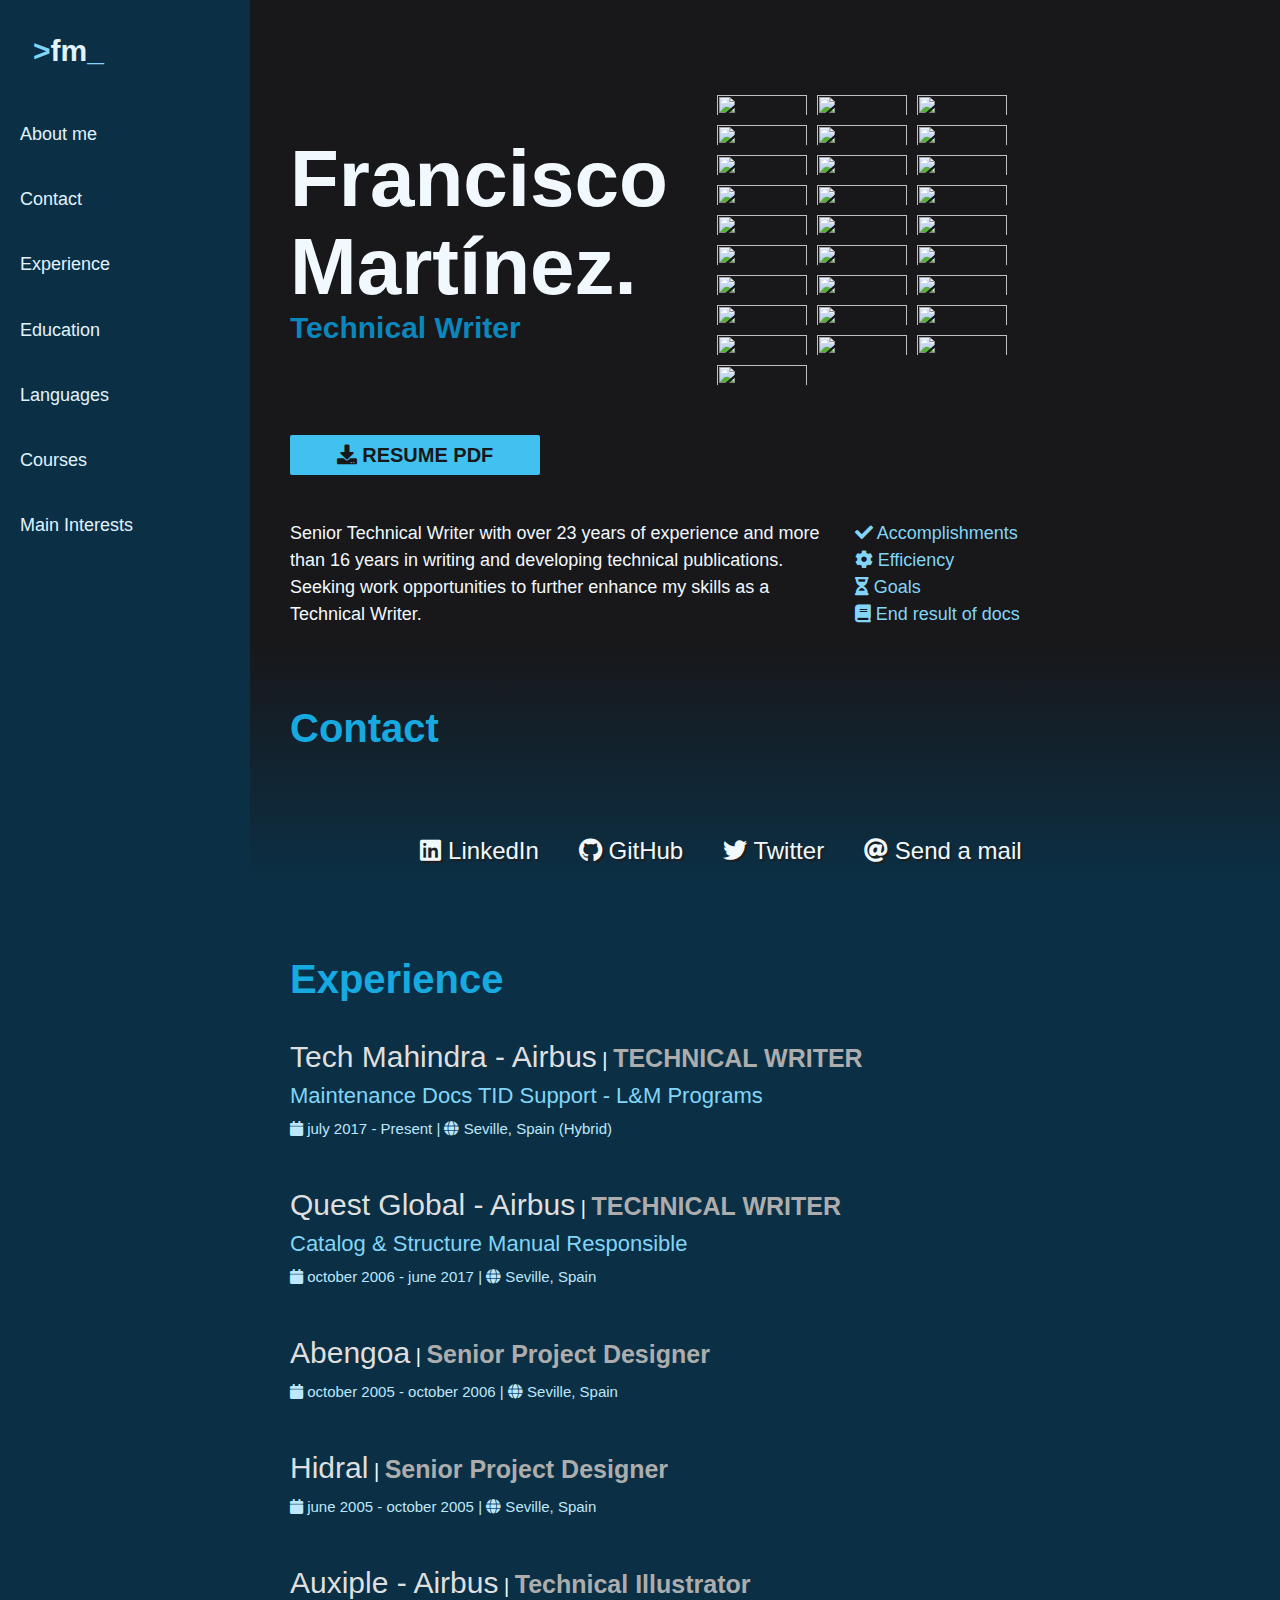
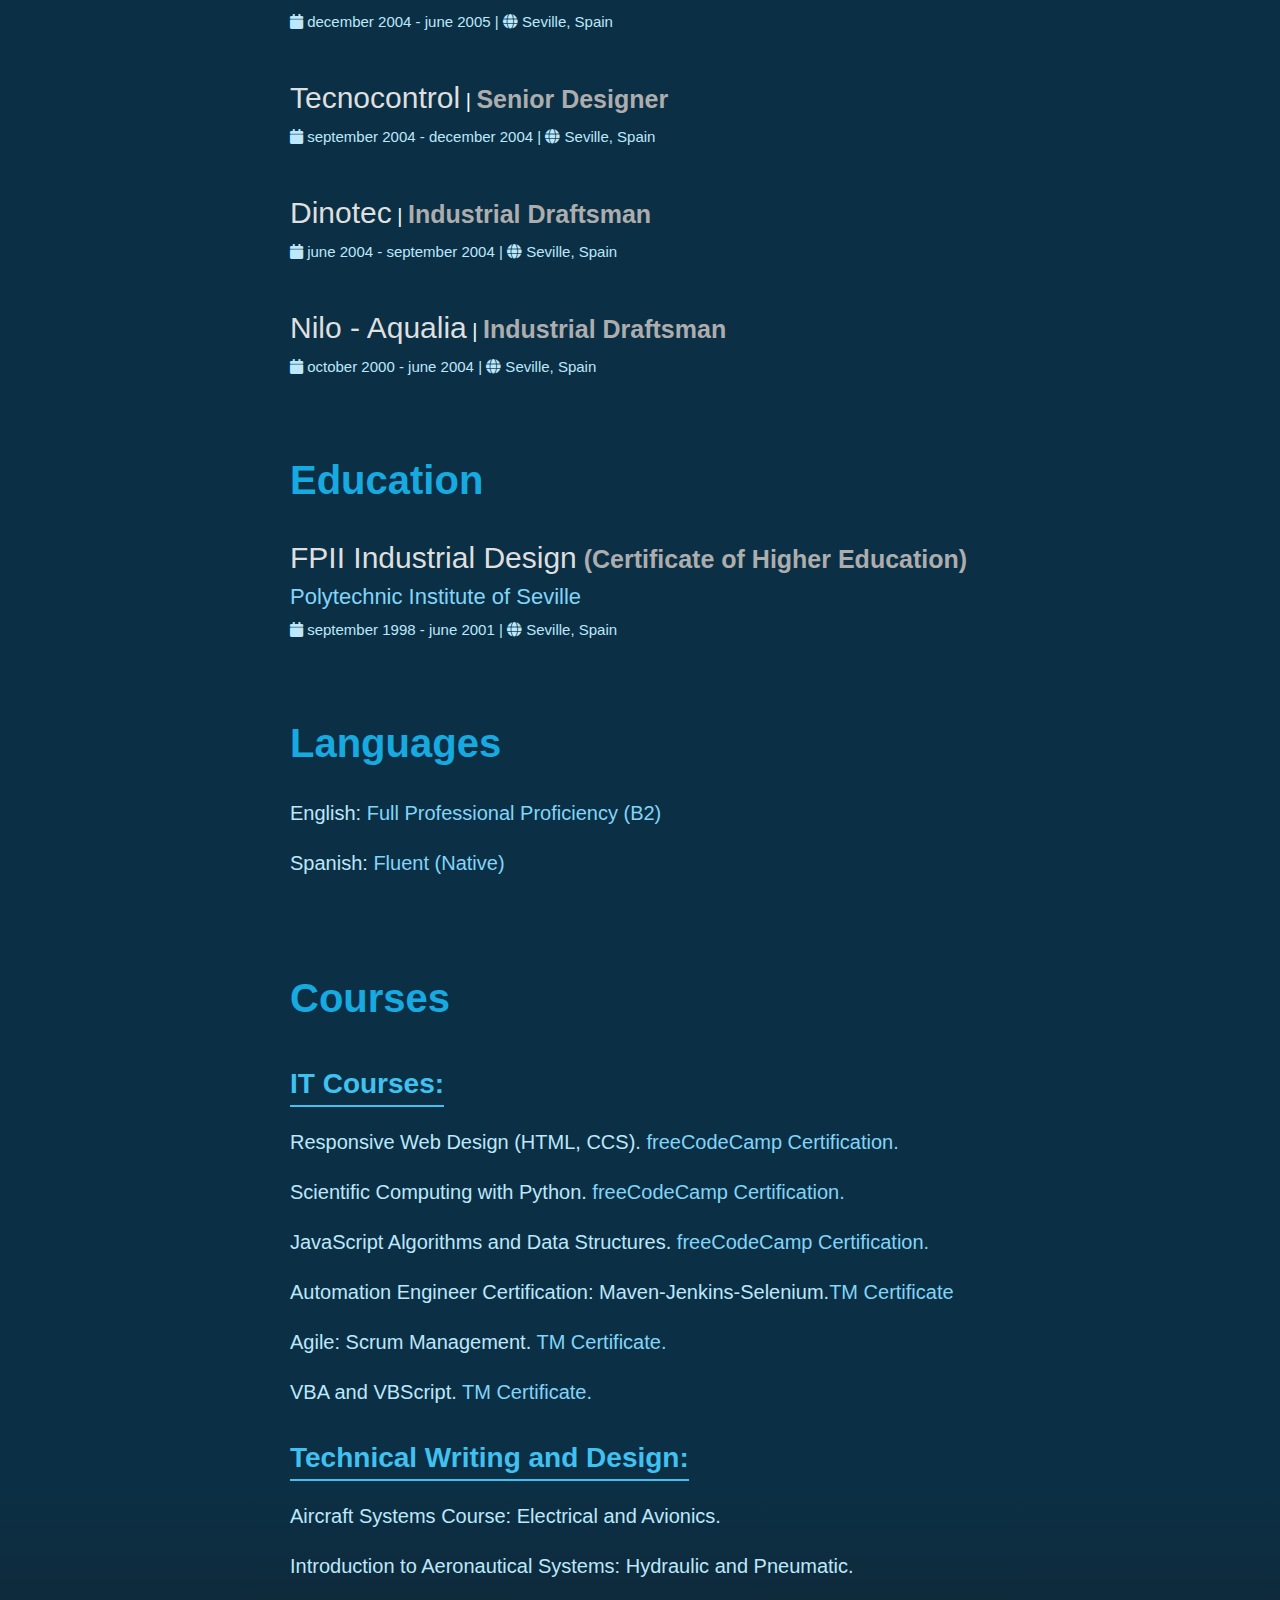
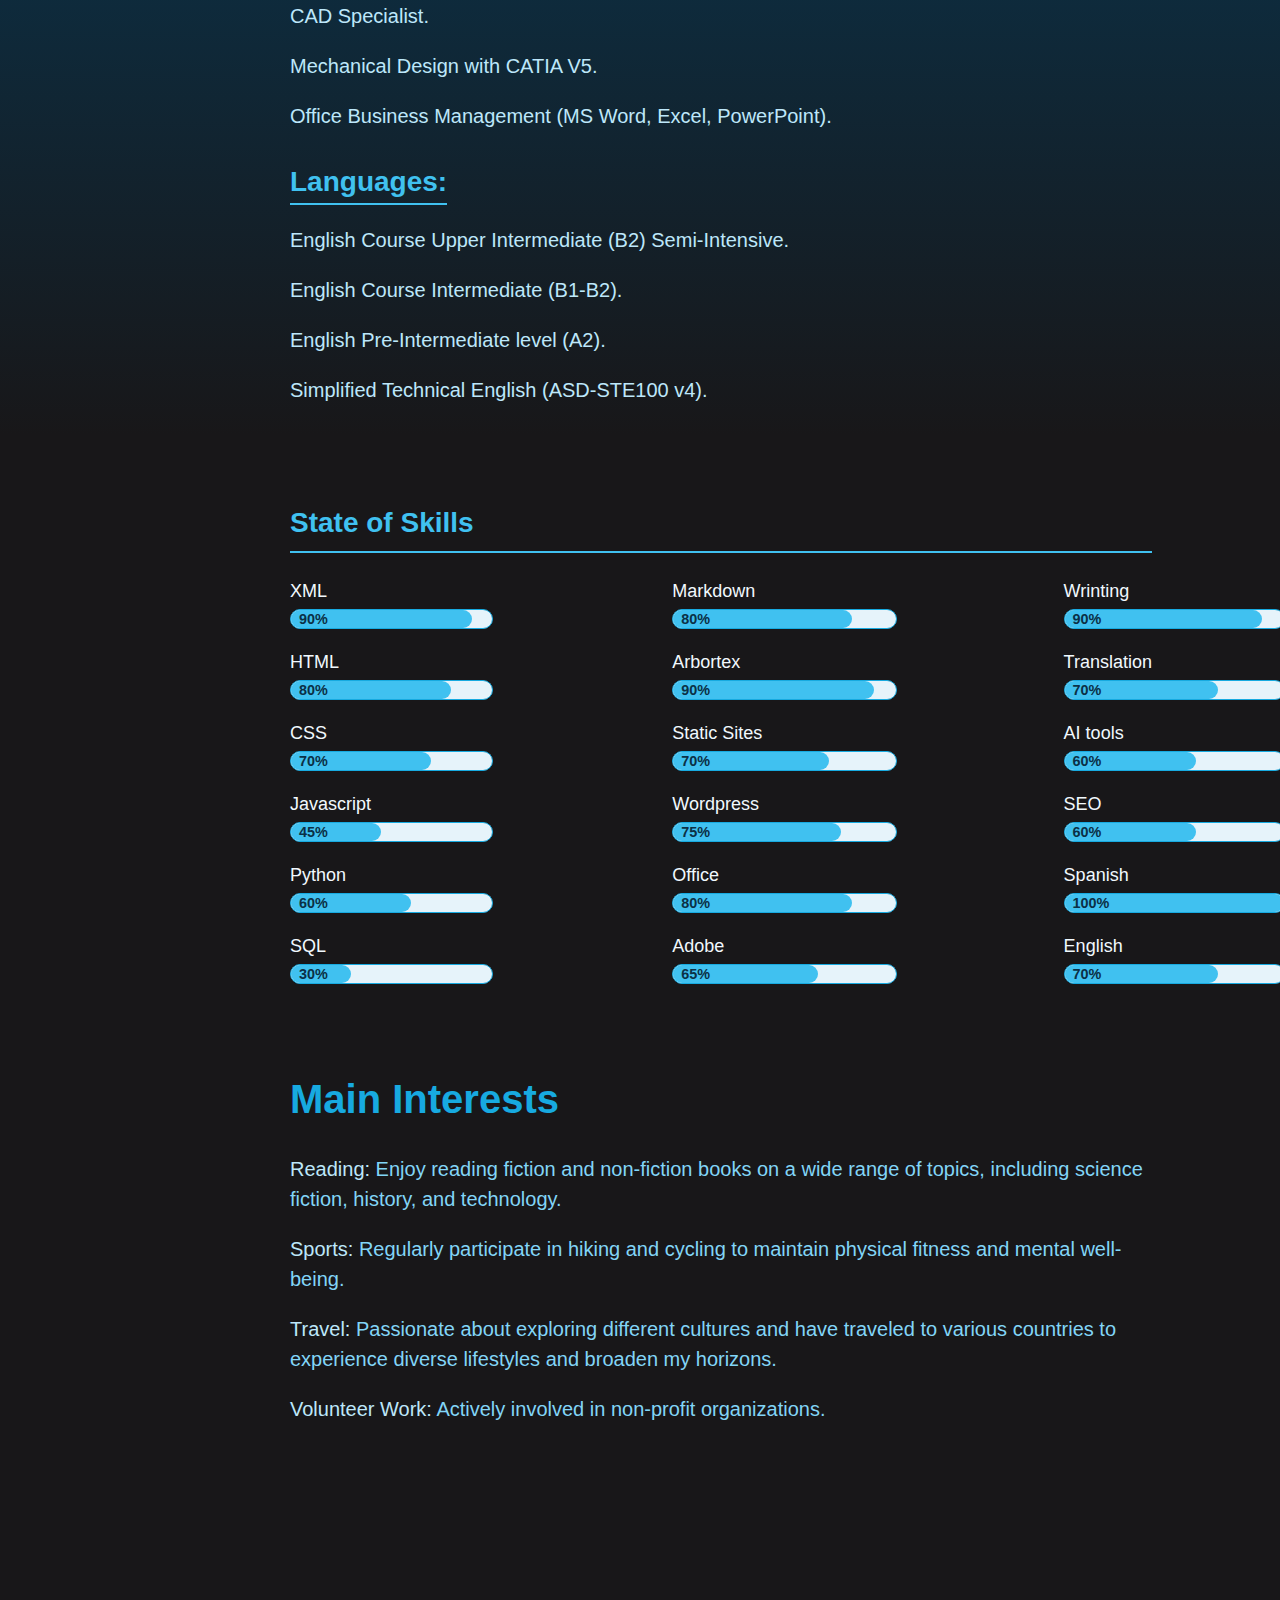
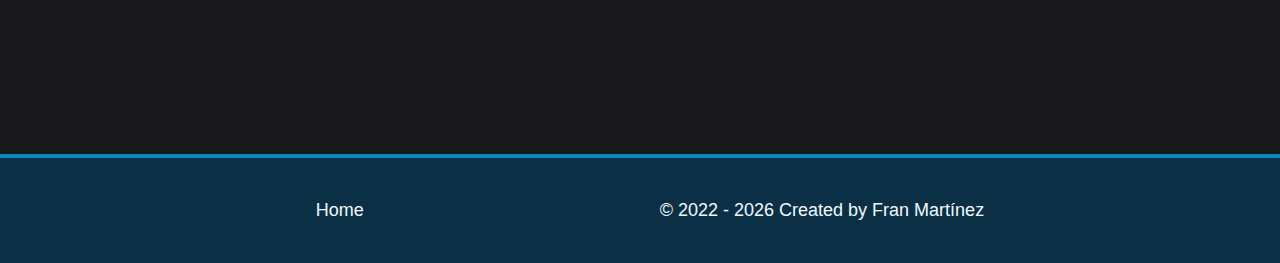
==== pages/resume.html @ 9b5fdf56 "Update_Resume_01-11-23" ====
<!DOCTYPE html>
<!-- Fran Martinez resume from https://franmaral.github.io/ -->

<html lang="en">
  <head>
    <meta charset="UTF-8" />
    <meta name="viewport" content="width=device-width, initial-scale=1.0" />
    <meta http-equiv="Content-Type" content="text/html; charset=UTF-8">
    <title>Francisco Martinez Resume</title>
    <link rel="stylesheet" href="./css/styles.css">
    <link
      rel="stylesheet"
      href="https://use.fontawesome.com/releases/v5.8.2/css/all.css"
    />
  </head>

  <body>
    <nav id="navbar">
      <header><a href="https://franmaral.github.io/"><p class="fm-text">
        <span class="css-fm-text">></span>fm<span class="css-fm-text">_</span></p></a></header>
      <ul>
        <li>
          <a class="nav-link" href="#about">About me</a>
        </li>
        <li><a class="nav-link" href="#contact">Contact</a></li>
        <li>
          <a class="nav-link" href="#experience">Experience</a>
        </li>
        <li><a class="nav-link" href="#education">Education</a></li>
        <li><a class="nav-link" href="#languages">Languages</a></li>
        <li>
          <a class="nav-link" href="#courses">Courses</a>
        </li>
        <li><a class="nav-link" href="#main-interests">Main Interests</a></li>
      </ul>
    </nav>

    <!-- START ABOUT SECTION -->

    <section id="about" class="section about">
      <div class="about-print">
        <div class="introduce">
          <h1><span class="nombre">Francisco</span> Martínez.</h1>
          <p><span class="position">Technical Writer</span></p>
        </div>
        <div class="iticons">
          <img class="p-1" src="https://img.shields.io/badge/html5-%23E34F26.svg?style=for-the-badge&logo=html5&logoColor=white" alt="">
          <img class="p-1" src="https://img.shields.io/badge/css3-%231572B6.svg?style=for-the-badge&logo=css3&logoColor=white" alt="">
          <img class="p-1" src="https://img.shields.io/badge/javascript-%23323330.svg?style=for-the-badge&logo=javascript&logoColor=%23F7DF1E" alt="">
          <img class="p-1" src="https://img.shields.io/badge/python-3670A0?style=for-the-badge&logo=python&logoColor=ffdd54" alt="">
          <img class="p-1" src="https://img.shields.io/badge/markdown-%23000000.svg?style=for-the-badge&logo=markdown&logoColor=white" alt="">
          <img class="p-1" src="https://img.shields.io/badge/latex-%23008080.svg?style=for-the-badge&logo=latex&logoColor=white" alt="">
          <img class="p-1" src="https://img.shields.io/badge/Windows%20Terminal-%234D4D4D.svg?style=for-the-badge&logo=windows-terminal&logoColor=white" alt="">
          <img class="p-1" src="https://img.shields.io/badge/chatGPT-74aa9c?style=for-the-badge&logo=openai&logoColor=white" alt="">
          <img class="p-1" src="https://img.shields.io/badge/ghost-000?style=for-the-badge&logo=ghost&logoColor=%23F7DF1E" alt="">
          <img class="p-1" src="https://img.shields.io/badge/Google%20Drive-4285F4?style=for-the-badge&logo=googledrive&logoColor=white" alt="">
          <img class="p-1" src="https://img.shields.io/badge/OneDrive-white?style=for-the-badge&logo=Microsoft%20OneDrive&logoColor=0078D4" alt="">
          <img class="p-1" src="https://img.shields.io/badge/mysql-%2300f.svg?style=for-the-badge&logo=mysql&logoColor=white" alt="">
          <img class="p-1" src="https://img.shields.io/badge/adobe-%23FF0000.svg?style=for-the-badge&logo=adobe&logoColor=white" alt="">
          <img class="p-1" src="https://img.shields.io/badge/Gimp-657D8B?style=for-the-badge&logo=gimp&logoColor=FFFFFF" alt="">
          <img class="p-1" src="https://img.shields.io/badge/Inkscape-e0e0e0?style=for-the-badge&logo=inkscape&logoColor=080A13" alt="">
          <img class="p-1" src="https://img.shields.io/badge/Freecodecamp-%23123.svg?&style=for-the-badge&logo=freecodecamp&logoColor=green" alt="">
          <img class="p-1" src="https://img.shields.io/badge/WordPress-%23117AC9.svg?style=for-the-badge&logo=WordPress&logoColor=white" alt="">
          <img class="p-1" src="https://img.shields.io/badge/Notepad++-90E59A.svg?style=for-the-badge&logo=notepad%2b%2b&logoColor=black" alt="">
          <img class="p-1" src="https://img.shields.io/badge/Visual%20Studio%20Code-0078d7.svg?style=for-the-badge&logo=visual-studio-code&logoColor=white" alt="">
          <img class="p-1" src="https://img.shields.io/badge/LibreOffice-%2318A303?style=for-the-badge&logo=LibreOffice&logoColor=white" alt="">
          <img class="p-1" src="https://img.shields.io/badge/Microsoft_Office-D83B01?style=for-the-badge&logo=microsoft-office&logoColor=white" alt="">
          <img class="p-1" src="https://img.shields.io/badge/Linux-FCC624?style=for-the-badge&logo=linux&logoColor=black" alt="">
          <img class="p-1" src="https://img.shields.io/badge/Ubuntu-E95420?style=for-the-badge&logo=ubuntu&logoColor=white" alt="">
          <img class="p-1" src="https://img.shields.io/badge/Notion-%23000000.svg?style=for-the-badge&logo=notion&logoColor=white" alt="">
          <img class="p-1" src="https://img.shields.io/badge/Trello-%23026AA7.svg?style=for-the-badge&logo=Trello&logoColor=white" alt="">
          <img class="p-1" src="https://img.shields.io/badge/Slack-4A154B?style=for-the-badge&logo=slack&logoColor=white" alt="">
          <img class="p-1" src="https://img.shields.io/badge/-selenium-%43B02A?style=for-the-badge&logo=selenium&logoColor=white" alt="">
          <img class="p-1" src="https://img.shields.io/badge/github-%23121011.svg?style=for-the-badge&logo=github&logoColor=white" alt="">
        </div>
      </div>
      <a href="./resumepdf/Francisco Martinez Resume.pdf" id="submit" class="button" target="_blank" download>
        <i class="fa fa-download" aria-hidden="true"></i> RESUME PDF
      </a>
      <div class="about-skills">
        <p>Senior Technical Writer with over 23 years of experience and more than 16 years in writing and developing technical publications. Seeking work opportunities to further enhance my skills as a Technical Writer.</p>
        <ul class="abskills">
          <li><span class="abskills-detail">
            <i class="fa fa-check" aria-hidden="true"> </i>  Accomplishments</span>
          </li>
          <li><span class="abskills-detail">
            <i class="fa fa-cog" aria-hidden="true"> </i>  Efficiency</span>
          </li>
          <li><span class="abskills-detail">
            <i class="fa fa-hourglass-half" aria-hidden="true"> </i>  Goals</span>
          </li>
          <li><span class="abskills-detail">
            <i class="fa fa-book" aria-hidden="true"> </i>  End result of docs</span>
          </li>
        </ul>
      </div>
    </section>

    <!-- END ABOUT SECTION -->

    <!-- START CONTACT SECTION -->
      
    <section id="contact" class="section contact">
      <h2>Contact</h2>
      <div class="contact-links">
        <a href="https://linkedin.com" target="_blank" class="btn contact-details"><i class="fab fa-linkedin"></i> LinkedIn</a>
        <a id="profile-link" href="https://github.com/franmaral" target="_blank" class="btn contact-details"><i class="fab fa-github"></i> GitHub</a>
        <a href="https://twitter.com/franmartinez_tw" target="_blank" class="btn contact-details"><i class="fab fa-twitter"></i> Twitter</a>
        <a href="mailto:example@example.com" class="btn contact-details"><i class="fas fa-at"></i> Send a mail</a>
      </div>
    </section>

    <!-- END CONTACT SECTION -->

    <!-- START EXPERIENCE SECTION -->

    <div class="block-print">
      <div class="block-print-one">
        <section id="experience" class="section experience">
          <h2>Experience</h2>
          <p class="job"><span class="company">Tech Mahindra - Airbus</span> | <span class="position-expert">TECHNICAL WRITER </span></p>
          <p><span class="role">Maintenance Docs TID Support - L&M Programs</span></p>
          <p><span class="calendar"><i class="fa fa-calendar" aria-hidden="true"></i> july 2017 - Present | <i class="fa fa-globe" aria-hidden="true"></i> Seville, Spain (Hybrid)</span>
          </p>

          <p class="job"><span class="company">Quest Global - Airbus</span> | <span class="position-expert">TECHNICAL WRITER </span></p>
          <p><span class="role"> Catalog & Structure Manual Responsible</p>
          <p><span class="calendar"><i class="fa fa-calendar" aria-hidden="true"></i> october 2006 - june 2017 | <i class="fa fa-globe" aria-hidden="true"></i> Seville, Spain</span></p>

          <p class="job"><span class="company">Abengoa</span> | <span class="position-expert">Senior Project Designer</span></p>
          <p><span class="role"> </p>
          <p><span class="calendar"><i class="fa fa-calendar" aria-hidden="true"></i> october 2005 - october 2006 | <i class="fa fa-globe" aria-hidden="true"></i> Seville, Spain</span></p>

          <p class="job"><span class="company">Hidral</span> | <span class="position-expert">Senior Project Designer</span></p>
          <p><span class="role"> </p>
          <p><span class="calendar"><i class="fa fa-calendar" aria-hidden="true"></i> june 2005 - october 2005 | <i class="fa fa-globe" aria-hidden="true"></i> Seville, Spain</span></p>

          <p class="job"><span class="company">Auxiple - Airbus</span> | <span class="position-expert">Technical Illustrator</span></p>
          <p><span class="role"> </p>
          <p><span class="calendar"><i class="fa fa-calendar" aria-hidden="true"></i> december 2004 - june 2005 | <i class="fa fa-globe" aria-hidden="true"></i> Seville, Spain</span></p>

          <p class="job"><span class="company">Tecnocontrol</span> | <span class="position-expert">Senior Designer</span></p>
          <p><span class="role"> </p>
          <p><span class="calendar"><i class="fa fa-calendar" aria-hidden="true"></i> september 2004 - december 2004 | <i class="fa fa-globe" aria-hidden="true"></i> Seville, Spain</span></p>

          <p class="job"><span class="company">Dinotec</span> | <span class="position-expert">Industrial Draftsman</span></p>
          <p><span class="role"> </p>
          <p><span class="calendar"><i class="fa fa-calendar" aria-hidden="true"></i> june 2004 - september 2004 | <i class="fa fa-globe" aria-hidden="true"></i> Seville, Spain</span></p>

          <p class="job"><span class="company">Nilo - Aqualia</span> | <span class="position-expert">Industrial Draftsman</span></p>
          <p><span class="role"> </p>
          <p><span class="calendar"><i class="fa fa-calendar" aria-hidden="true"></i> october 2000 - june 2004 | <i class="fa fa-globe" aria-hidden="true"></i> Seville, Spain</span></p>
        </section>

        <!-- END EXPERIENCE SECTION -->

        <!-- START EDUCATION SECTION -->

        <section id="education" class="section education">
          <h2>Education</h2>
          <p class="job"><span class="company">FPII Industrial Design</span><span class="position-expert"> (Certificate of Higher Education)</span></p>
          <p><span class="role">Polytechnic Institute of Seville</p>
          <p><span class="calendar"><i class="fa fa-calendar" aria-hidden="true"></i> september 1998 - june 2001 | <i class="fa fa-globe" aria-hidden="true"></i> Seville, Spain</span></p>
        </section>

        <!-- END EDUCATION SECTION -->

        <!-- START LANGUAGES SECTION -->

        <section id="languages" class="section languages">
          <h2>Languages</h2>
          <p class="course"><span class="title">English:</span><span class="courseinfo"> Full Professional Proficiency (B2)</span></p>
          <p class="course"><span class="title">Spanish:</span><span class="courseinfo"> Fluent (Native)</span></p>
      
        </section>
      </div>
      <!-- END LANGUAGES SECTION -->

      <!-- START COURSES SECTION -->
      <div class="block-print-two">
        <section id="courses" class="section courses">
          <h2>Courses</h2>

          <h3>IT Courses:</h3>
          <p class="course"><span class="title">Responsive Web Design  (HTML, CCS).</span><span class="courseinfo"> freeCodeCamp Certification.</span></p>
          <p class="course"><span class="title">Scientific Computing with Python.</span><span class="courseinfo"> freeCodeCamp Certification.</span></p>
          <p class="course"><span class="title">JavaScript Algorithms and Data Structures.</span><span class="courseinfo"> freeCodeCamp Certification.</span></p>
          <p class="course"><span class="title">Automation Engineer Certification: Maven-Jenkins-Selenium.</span><span class="courseinfo">TM Certificate</span>
          </p>
          <p class="course"><span class="title">Agile: Scrum Management.</span> <span class="courseinfo">TM  Certificate.</span></p>
          <p class="course"><span class="title">VBA and VBScript.</span> <span class="courseinfo">TM Certificate.</span></p>

          <h3>Technical Writing and Design:</h3>
          <p class="course"><span class="title">Aircraft Systems Course: Electrical and Avionics.</span><span class="courseinfo"></span>
          </p>
          <p class="course"><span class="title">Introduction to Aeronautical Systems: Hydraulic and Pneumatic.</span><span class="courseinfo"></span>
          </p>
          <p class="course"><span class="title">CAD Specialist.</span><span class="courseinfo"></span>
          </p>
          <p class="course"><span class="title">Mechanical Design with CATIA V5.</span><span class="courseinfo"></span>
          </p>
          <p class="course"><span class="title">Office Business Management (MS Word, Excel, PowerPoint).</span><span class="courseinfo"></span></p>

          <h3>Languages:</h3>
          <p class="course"><span class="title">English Course Upper Intermediate (B2) Semi-Intensive.</span><span class="courseinfo"></span></p>
          <p class="course"><span class="title">English Course Intermediate (B1-B2).</span><span class="courseinfo"></span></p>
          <p class="course"><span class="title">English Pre-Intermediate level (A2).</span><span class="courseinfo"></span></p>
          <p class="course"><span class="title">Simplified Technical English (ASD-STE100 v4).</span><span class="courseinfo"></span></p>

        </section>

        <!-- END COURSES SECTION -->

      </div>
    </div>

<!-- START SKILLS SECTION -->
    <section id="myskills" class="myskills">
      <h3>State of Skills</h3>
      <div id="skills" class="skills">
          <div class="progress-section_1">
            <div class="progress-block">
              <p>XML</p>
              <div class="progress">
                <div class="progress-bar" style="width:90%;">
                    <span class="progress-bar-text">90%</span>
                </div>
              </div>
            </div>
            <div class="progress-block">
              <p>HTML</p>
              <div class="progress">
                <div class="progress-bar" style="width:80%;">
                    <span class="progress-bar-text">80%</span>
                </div>
              </div>
            </div>
            <div class="progress-block">
              <p>CSS</p>
              <div class="progress">
                <div class="progress-bar" style="width:70%;">
                    <span class="progress-bar-text">70%</span>
                </div>
              </div>
            </div>
            <div class="progress-block">
              <p>Javascript</p>
              <div class="progress">
                <div class="progress-bar" style="width:45%;">
                    <span class="progress-bar-text">45%</span>
                </div>
              </div>
            </div>
            <div class="progress-block">
              <p>Python</p>
              <div class="progress">
                <div class="progress-bar" style="width:60%;">
                    <span class="progress-bar-text">60%</span>
                </div>
              </div>
            </div>
            <div class="progress-block">
              <p>SQL</p>
              <div class="progress">
                <div class="progress-bar" style="width:30%;">
                    <span class="progress-bar-text">30%</span>
                </div>
              </div>
            </div>
          </div>
          <div class="progress-section_1">
            <div class="progress-block">
              <p>Markdown</p>
              <div class="progress">
                <div class="progress-bar" style="width:80%;">
                    <span class="progress-bar-text">80%</span>
                </div>
              </div>
            </div>
            <div class="progress-block">
              <p>Arbortex</p>
              <div class="progress">
                <div class="progress-bar" style="width:90%;">
                    <span class="progress-bar-text">90%</span>
                </div>
              </div>
            </div>
            <div class="progress-block">
              <p>Static Sites</p>
              <div class="progress">
                <div class="progress-bar" style="width:70%;">
                    <span class="progress-bar-text">70%</span>
                </div>
              </div>
            </div>
            <div class="progress-block">
              <p>Wordpress</p>
              <div class="progress">
                <div class="progress-bar" style="width:75%;">
                    <span class="progress-bar-text">75%</span>
                </div>
              </div>
            </div>
            <div class="progress-block">
              <p>Office</p>
              <div class="progress">
                <div class="progress-bar" style="width:80%;">
                    <span class="progress-bar-text">80%</span>
                </div>
              </div>
            </div>
            <div class="progress-block">
              <p>Adobe</p>
              <div class="progress">
                <div class="progress-bar" style="width:65%;">
                    <span class="progress-bar-text">65%</span>
                </div>
              </div>
            </div>
          </div>
          <div class="progress-section_1">
            <div class="progress-block">
              <p>Wrinting</p>
              <div class="progress">
                <div class="progress-bar" style="width:90%;">
                    <span class="progress-bar-text">90%</span>
                </div>
              </div>
            </div>
            <div class="progress-block">
              <p>Translation</p>
              <div class="progress">
                <div class="progress-bar" style="width:70%;">
                    <span class="progress-bar-text">70%</span>
                </div>
              </div>
            </div>
            <div class="progress-block">
              <p>AI tools</p>
              <div class="progress">
                <div class="progress-bar" style="width:60%;">
                    <span class="progress-bar-text">60%</span>
                </div>
              </div>
            </div>
            <div class="progress-block">
              <p>SEO</p>
              <div class="progress">
                <div class="progress-bar" style="width:60%;">
                    <span class="progress-bar-text">60%</span>
                </div>
              </div>
            </div>
            <div class="progress-block">
              <p>Spanish</p>
              <div class="progress">
                <div class="progress-bar" style="width:100%;">
                    <span class="progress-bar-text">100%</span>
                </div>
              </div>
            </div>
            <div class="progress-block">
              <p>English</p>
              <div class="progress">
                <div class="progress-bar" style="width:70%;">
                    <span class="progress-bar-text">70%</span>
                </div>
              </div>
            </div>
          </div>
        </div>
        </div> 
    </section>
        
    <!-- END ABOUT ME SECTION -->


    <!-- START MAIN INTEREST SECTION -->

    <section id="main-interests" class="section main-interests">
      <h2>Main Interests</h2>
      <p class="course"><span class="title">Reading:</span><span class="courseinfo"> Enjoy reading fiction and non-fiction books on a wide range of topics, including science fiction, history, and technology.</span></p>
      <p>
      <p class="course"><span class="title">Sports:</span><span class="courseinfo"> Regularly participate in hiking and cycling to maintain physical fitness and mental well-being.</span></p>
      <p>
      <p class="course"><span class="title">Travel:</span><span class="courseinfo"> Passionate about exploring different cultures and have traveled to various countries to experience diverse lifestyles and broaden my horizons.</span></p>
      <p>
      <p class="course"><span class="title">Volunteer Work:</span><span class="courseinfo"> Actively involved in non-profit organizations.</span></p>
      <p>
    </section>

    <!-- END MAIN INTEREST SECTION -->

    <!-- START FOOTER SECTION -->

    <footer>
      <p>
        <a href="https://franmaral.github.io/">Home</a>
      </p>
      <script type="text/javascript">

        copyright=new Date();
        
        update=copyright.getFullYear();
        
        document.write("© 2022 - " + update + " " + "Created by Fran Martínez ");
        
        </script>

    </footer>

    <!-- END FOOTER SECTION -->

  
  </body>
</html>
---- pages/css/styles.css ----
/* Color Palette
/*https://uicolors.app/
--steel-blue-50: #f1f9fe;
--steel-blue-100: #e1f3fd;
--steel-blue-200: #bde7fa;
--steel-blue-300: #82d5f7;
--steel-blue-400: #40c1f0;
--steel-blue-500: #17aae0;
--steel-blue-600: #0a87bd;
--steel-blue-700: #096d9b;
--steel-blue-800: #0c5b80;
--steel-blue-900: #104c6a;
--steel-blue-950: #0b3046;
*/

/* Global styles
---------------------------------*/

/* Custom properties/variables  */
:root {
  --steel-blue-50: #f1f9fe;
  --steel-blue-100: #e1f3fd;
  --steel-blue-200: #bde7fa;
  --steel-blue-300: #82d5f7;
  --steel-blue-400: #40c1f0;
  --steel-blue-500: #17aae0;
  --steel-blue-600: #0a87bd;
  --steel-blue-700: #096d9b;
  --steel-blue-800: #0c5b80;
  --steel-blue-900: #104c6a;
  --steel-blue-950: #0b3046;
  --steel-grey: #dfdfdf;
  --steel-grey-2: #adadad;
  --steel-black: #181719;
}

/* Base reset */
* {
  margin: 0;
  padding: 0;
}

/* box-sizing and font sizing */
*,
*::before,
*::after {
  box-sizing: inherit;
}

html {
  box-sizing: border-box;
  font-size: 62.5%;
  scroll-behavior: smooth;
}

/* Base styles */

body {
  font-family: 'Poppins', sans-serif;
  font-size: 1.8rem; /* 18px */
  font-weight: 400;
  line-height: 1.4;
  color: var(--steel-blue-50);
}

h1,
h2
h3 {
  font-family: 'Raleway', sans-serif;
  font-weight: 700;
}

h1 {
  font-size: 8rem;
  text-align: left;
  line-height: 1.1;
}


h2 {
  font-size: 4rem;
  text-align: center;
  color: var(--steel-blue-500);
  padding: 10px 0 25px 0;
}

h3 {
  font-size: 2.8rem;
  text-align: left;
  color: var(--steel-blue-400);
  margin: 10px 0 20px 0;
  border-bottom: 2px solid var(--steel-blue-400);
}

ul {
  list-style: none;
}

a {
  text-decoration: none;
  color: var(--steel-blue-50);
}

img {
  display: block;
  width: 100%;
}

header {
  margin: 10px;
  text-align: left;
  font-size: 1.3em;
  /* font-weight: bold; */
}

#main-doc header {
  text-align: left;
  /* margin: 15px;*/
}

.fm-text {
  font-size: 3rem;
  font-weight: 600;
  margin-left: 0.1em;
}

.css-fm-text {
  color: var(--steel-blue-300);
}

/* nav */

#navbar {
  position: fixed;
  min-width: 220px;
  top: 0px;
  left: 0px;
  width: 250px;
  height: 100%;
  background-color: var(--steel-blue-950);
  border-right: solid;
  border-color: var(--steel-blue-950);
}

#navbar ul {
  height: 75%;
  overflow-y: auto;
  overflow-x: hidden;
  padding: 0;
}

#navbar li {
  position: relative;
  color: #4f5053;
  border-top: 0px solid;
  list-style: none;
  width: 100%;
}

#navbar li:hover {
  background-color: var(--steel-blue-500);
}

::-webkit-scrollbar {
  width: 10px;
}

::-webkit-scrollbar-track {
  background-color: var(--steel-blue-950);
}

::-webkit-scrollbar-thumb {
  background-color: var(--steel-blue-500);
}

::-webkit-scrollbar-button {
  background-color: var(--steel-blue-950);
}

::-webkit-scrollbar-corner {
  background-color: var(--steel-blue-950);
}

#navbar a {
  display: block;
  padding: 20px 20px;
  color: var(--steel-blue-100);
  cursor: pointer;
  text-decoration: none;
}

.position {
  line-height: 1.1;
  padding-top: 15px;
  font-size: 3rem;
  font-weight: 600;
  color: var(--steel-blue-600)
}

/* General section */

section {
  height: auto;
}

.section {
  display: flex;
  flex-direction: column;
  align-items: flex-start;
  justify-content: left;
  width: 100%;
  line-height: 1.5;
  padding: 50px 10% 10px 290px;
  background-color: #000;
}

.section > p {
  font-size: 2rem;
  font-weight: 200;
  font-style: normal;
}

/* Sections */

/* about section */

.about {
  background-image: linear-gradient(180deg, var(--steel-black) 0%, var(--steel-black) 100%);
}

.about-print {
  display: flex;
  flex-direction: row;
  justify-content: flex-start;
  align-items: center;
  text-align: left;
  flex-wrap: nowrap;
  width: 100%;
}

.iticons {
  display: flex;
  flex-direction: row;
  justify-content: flex-start;
  align-items: center;
  text-align: center;
  flex-wrap: wrap;
  width: 100%;
  padding: 4rem 4rem;
}

.p-1 {
  max-width: 100px;
  height: 30px;
  padding: 5px;
}

.about-skills {
  display: flex;
  flex-direction: row;
  justify-content: space-between;
  width: 100%;
  margin-top: 4rem;
  flex-wrap: nowrap;

}

.abskills {
  margin: 0 0 0 2rem;
  color: var(--steel-blue-300);
  width: 50em;
}

/* Contact section */

.contact {
  background-image: linear-gradient(180deg, var(--steel-black) 0%, var(--steel-blue-950) 100%);
}

.contact-links {
  display: flex;
  flex-direction: row;
  justify-content: center;
  width: 100%;
  max-width: 980px;
  margin-top: 4rem;
  flex-wrap: wrap;
}

.contact-details {
  font-size: 2.4rem;
  text-shadow: 2px 2px 1px #1f1f1f;
  transition: transform 0.3s ease-out;
}

.contact-details:hover {
  transform: translateY(8px);
}

.btn {
  display: inline-block;
  padding: 1rem 2rem;
  border-radius: 2px;
}

.btn-show-all {
  font-size: 2rem;
  background: var(--steel-blue-900);
  transition: background 0.3s ease-out;
}

.btn-show-all:hover {
  background: var(--steel-blue-600);
}

.btn-show-all:hover > i {
  transform: translateX(2px);
}

.btn-show-all > i {
  margin-left: 10px;
  transform: translateX(0);
  transition: transform 0.3s ease-out;
}


/* experience section */

.experience {
  background-image: linear-gradient(180deg, var(--steel-blue-950) 0%, var(--steel-blue-950) 100%);
}

.job {
  padding: 4rem 0 0 0;
}

.job:first-of-type {
  padding: 0;
}

.company {
  font-size: 3rem;
  font-weight: 500;
  color: var(--steel-grey);
}

.position-expert {
  font-size: 2.5rem;
  font-weight: 600;
  color: var(--steel-grey-2);
}

.role {
  font-size: 2.2rem;
  font-weight: 400;
  color: var(--steel-blue-300);
}

.calendar {
  font-size: 1.5rem;
  font-weight: 300;
  color: var(--steel-blue-200);
}

/* education section */

.education {
  background-image: linear-gradient(180deg, var(--steel-blue-950) 100%, var(--steel-blue-950) 100%);
}

/* languages section */

.languages {
  background-image: linear-gradient(180deg, var(--steel-blue-950) 100%, var(--steel-blue-950) 50%);
}

.course {
  padding: 0 0 2rem 0;
}

.title {
  font-size: 2rem;
  font-weight: 400;
  color: var(--steel-blue-200);
}

.courseinfo {
  font-size: 2rem;
  font-weight: 200;
  color: var(--steel-blue-300);
}

/* courses section */

.courses {
  background-image: linear-gradient(180deg, var(--steel-blue-950) 50%, var(--steel-black) 100%);
}

/* main-interests */

.main-interests {
  background-image: linear-gradient(180deg, var(--steel-black) 100%, var(--steel-black) 100%);
}

.main-interests > p:last-of-type {
  padding-bottom: 300px;
}

/* Footer */

footer {
  font-weight: 300;
  display: flex;
  flex-direction: row;
  justify-content: space-evenly;
  align-items: center;
  padding: 2rem;
  background: var(--steel-blue-950);
  border-top: 4px solid var(--steel-blue-600);
}

footer > p {
  margin: 2rem;
}

footer i {
  vertical-align: middle;
}


/* button */

#about a {
  background-color: var(--steel-blue-400);
  color: var(--steel-black);
  font-size: 2rem;
  font-weight: 600;
  max-width: 250px;
  width: 100%;
  height: 2em;
  margin: 5px 0;
  border: 0;
  border-radius: 2px;
  cursor: pointer;
  text-align: center;
  text-decoration: none;
  padding: 0.25em 0 0 0;
}

#about a:hover {
  background-color: var(--steel-blue-100);
  color: var(--steel-blue-700);
  transition: background-color 1s;
}


/* skills */

.myskills {
  line-height: 2;
  padding: 50px 10% 10px 290px;
  background-image: linear-gradient(0deg, var(--steel-black) 0%, var(--steel-black) 100%);
}

.skills {
  display: flex;
  flex-direction: row;
  align-items: flex-start;
  justify-content: space-between;
  flex-wrap: wrap;
  width: 100%;
  height: auto;
}

.progress {
  height: 20px;
  width: 250%;
  border: 1px solid var(--steel-blue-500);
  border-radius: 11px;
  background-color: #e6f3fa;
  margin-bottom: 15px;
}

.progress-bar {
  height: 100%;
  background: var(--steel-blue-400);
  display: flex;
  align-items: center;
  transition: width 0.25s;
  border-radius:10px;
}

.progress-bar-text {
  margin-left: 8px;
  font-size: 0.8em;
  font-weight: bold;
  color: var(--steel-blue-950);
}


/* Responsive
*/

/* I am using the em unit for breakpoints
 * 980px / 16px = 61.25em
*/

/* 1200px / 16px = 75em */
@media (max-width: 75em) {
  html {
    font-size: 60%;
  }
}

/* 980px / 16px = 61.25em */
@media (max-width: 61.25em) {
  html {
    font-size: 55%;
    
  }

  body {
    font-size: 2em;
    overflow: auto;
  } 
  
  h1 {
    font-size: 8rem;
  }

  
  .about-print {
    flex-direction: column;
    flex-wrap: wrap;
    align-items: flex-start;
  }

  .iticons {
    padding: 3rem 0;
}

}

/* 460px / 16px = 28.75em */
@media (max-width: 28.75em) {
  html {
    font-size: 50%;
  }

  body {
    font-size: 2.2em;
    overflow: auto;
  } 
  
  h1 {
    font-size: 7rem;
  }

  h1 span {
    font-size: 6.3rem;
  }

  #navbar {
    height: 0%;
  }

  .section > p {
    font-size: 2.2rem;
  }

  .section {
    padding: 100px 5% 10px 5%;
  }

  /* Sections */

  .about {
    height: auto;
  }

  .about-skills {
    flex-direction: column;
    font-weight: 200;
  }

  .abskills {
    width: auto;
    margin: 5rem 0 0 0;
  }
  
  /* Contact section */

  .contact {
    height: auto;
  }
  .contact-links {
    flex-direction: column;
  }

  .experience {
  }

  .education {
  }

  .languages {
  }

  .courses {
  }

  .main-interests {
  }


  .skills {
    flex-direction: column;
    align-items: flex-start;
    justify-content: flex-start;
    flex-wrap: wrap;
    height: auto;
  }

  .myskills {
    padding: 10px 10% 5px 5%;
  }

  footer {
    flex-direction: column;
    text-align: center;
  }

}

@page {
  size: A4;
  margin: 0;
}

@media print {

  :root {
  --steel-blue-50: #f1f9fe;
  --steel-blue-100: #e1f3fd;
  --steel-blue-200: #bde7fa;
  --steel-blue-300: #82d5f7;
  --steel-blue-400: #40c1f0;
  --steel-blue-500: #17aae0;
  --steel-blue-600: #0a87bd;
  --steel-blue-700: #096d9b;
  --steel-blue-800: #0c5b80;
  --steel-blue-900: #104c6a;
  --steel-blue-950: #0b3046;
  --steel-grey: #767676;
  --steel-grey-2: #454545;
  --steel-black: #181719;
  }


  html {
    font-size: 45%;
    size: A4 portrait;
    /*margin: 15px 5px 10px 15px;*/
  }

  body {
    font-family: 'Lato', 'Poppins', sans-serif;
    font-size: 1.6em;
    overflow: auto;
  } 
  
  header {
    opacity: 0%;
  }

  h1 {
    font-size: 7rem;
  }

  h1 span {
    font-size: 6.3rem;
  }

  h2 {
    font-size: 2.6rem;
    padding: 15px 0;
    color: var(--steel-blue-800);
  }

  h3 {
    font-size: 2rem;
    margin: 10px 0;
    color: var(--steel-blue-700);
  }

  #navbar {
    height: 0%;
    width: 0%;
  }

  .position {
    color: var(--steel-blue-400)
  }

  /* Sections */

  .section {
    padding: 5px 5% 5px 5%;
    line-height: 1.4;
    background-image: white;
  }

  .section > p {
    font-size: 1.8rem;
  }


  /* Sections */

  .about {
    background-image: linear-gradient(180deg, var(--steel-black) 0%, var(--steel-blue-950) 100%);
  }

  .about-print {
    flex-direction: row;
    justify-content: center;
    align-items: center;
    text-align: left;
    flex-wrap: nowrap;
    width: 100%;
  }

  .iticons {
    flex-direction: row;
    justify-content: flex-start;
    align-items: center;
    text-align: center;
    flex-wrap: wrap;
    width: 100%;
    padding: 2rem 1rem;
  }

  .p-1 {
    max-width: 65px;
    height: 20px;
    padding: 3px;
  }

  #about a {
    max-width: 0;
    width: 0%;
    height: 0em;
    font-size: 0rem;
    opacity: 0%;
  }

  .about-skills {
    flex-direction: row;
    font-weight: 400;
    margin-top: 1rem;
  }

  .abskills {
    width: 40em;
    margin: 0 2rem;
  }
  
  /* Contact section */

  .contact {
    height: auto;
    background-image: linear-gradient(180deg, var(--steel-blue-950) 0%, var(--steel-blue-950) 100%);
  }
  .contact-links {
    flex-direction: row;
    margin: 0 0 0.5rem 0;
    max-width: 980px;
  }

  .contact-details {
    font-size: 2rem;
    text-shadow: 0 0 0 #1f1f1f;
  }

  .btn {
    display: inline-block;
    padding: 0.5rem 1rem;
    border-radius: 2px;
  }

  .btn-show-all {
    font-size: 1.5rem;
  }

  /* blockprint section */

  .block-print {
    display: flex;
    flex-direction: row;
    justify-content: left;
    align-items: flex-start;
    text-align: left;
    flex-wrap: nowrap;
    width: 100%;
    /* padding: 16px; */
  }
  
  .block-print-one {
    width: 65vw;
    height: auto;
    z-index: 1;
  }
  
  .block-print-two {
    width: auto;
    height: auto;
    z-index: 0;
  }

  /* experience section */

  .experience {
    padding: 0 0 0 35px;
    background-image: linear-gradient(180deg, white 0%, white 100%);
  }

  .job {
    padding: 1.5rem 0 0 0;
  }

  .company {
    font-size: 2rem;
    font-weight: 500;
    color: var(--steel-blue-950);
  }

  .position-expert {
    font-size: 1.6rem;
    font-weight: 400;
  }

  .role {
    font-size: 1.4rem;
    font-weight: 400;
    color: var(--steel-blue-800);
  }

  .calendar {
    font-size: 1.4rem;
    font-weight: 300;
    color: var(--steel-blue-700);

  .fa {
    color: var(--steel-blue-300);
  }
}

/* education section */

  .education {
    padding: 0 0 0 35px;
    background-image: linear-gradient(180deg, white 0%, white 100%);
  }

  /* languages section */

  .languages {
    padding: 0 0 0 35px;
    background-image: linear-gradient(180deg, white 0%, white 100%);
  }


  /* courses section */

  .courses {
    background-image: linear-gradient(90deg, var(--steel-blue-100) 0%, white 100%);
  }

  #courses > h2 {
    padding: 5px 0 5px 0;
  }

  .course {
    padding: 0 0 1rem 0;
  }

  .title {
    font-size: 1.8rem;
    font-weight: 400;
    color: var(--steel-blue-950);
  }

  .courseinfo {
    font-size: 1.6rem;
    font-weight: 400;
    color: var(--steel-blue-800);
  }

  /* skills */

  .myskills {
    background-image: linear-gradient(0deg, white 0%, white 100%);
    padding: 5px 10% 5px 50px;
  }

  .progress-block > p {
    color: var(--steel-blue-800);
  }

  .skills {
  width: 80%;
  }

  .progress {
    width: 250%;
    border: 1px solid var(--steel-blue-500);
    background-color: #e6f3fa;
  }

  .progress-bar {
    border-radius: 10px;
  }

  .progress-bar-text {
    color: var(--steel-blue-950);
  }

  /* main-interests */

  .main-interests {
    background-image: linear-gradient(0deg, white 0%, white 100%);
  }

  .main-interests > p:last-of-type {
    padding-bottom: 30px;

  }


  footer {
    opacity: 0%;
  }
}
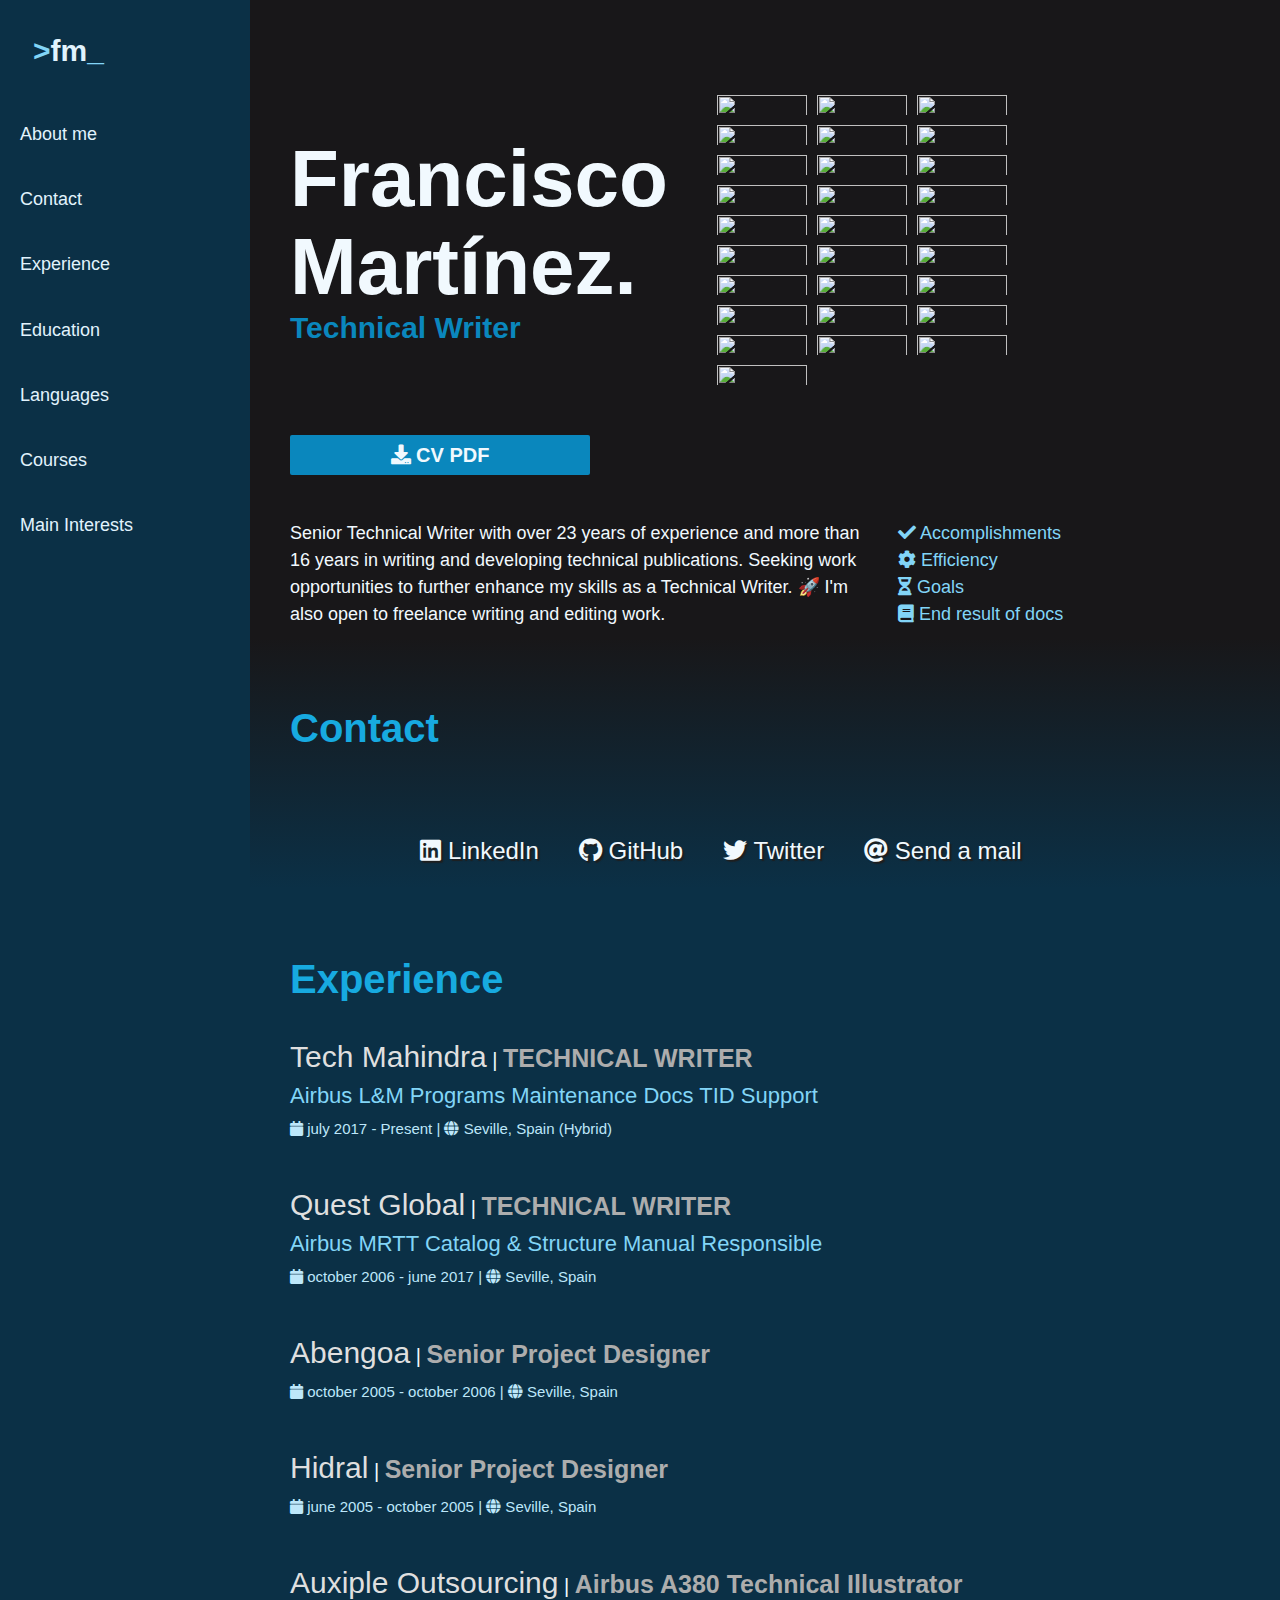
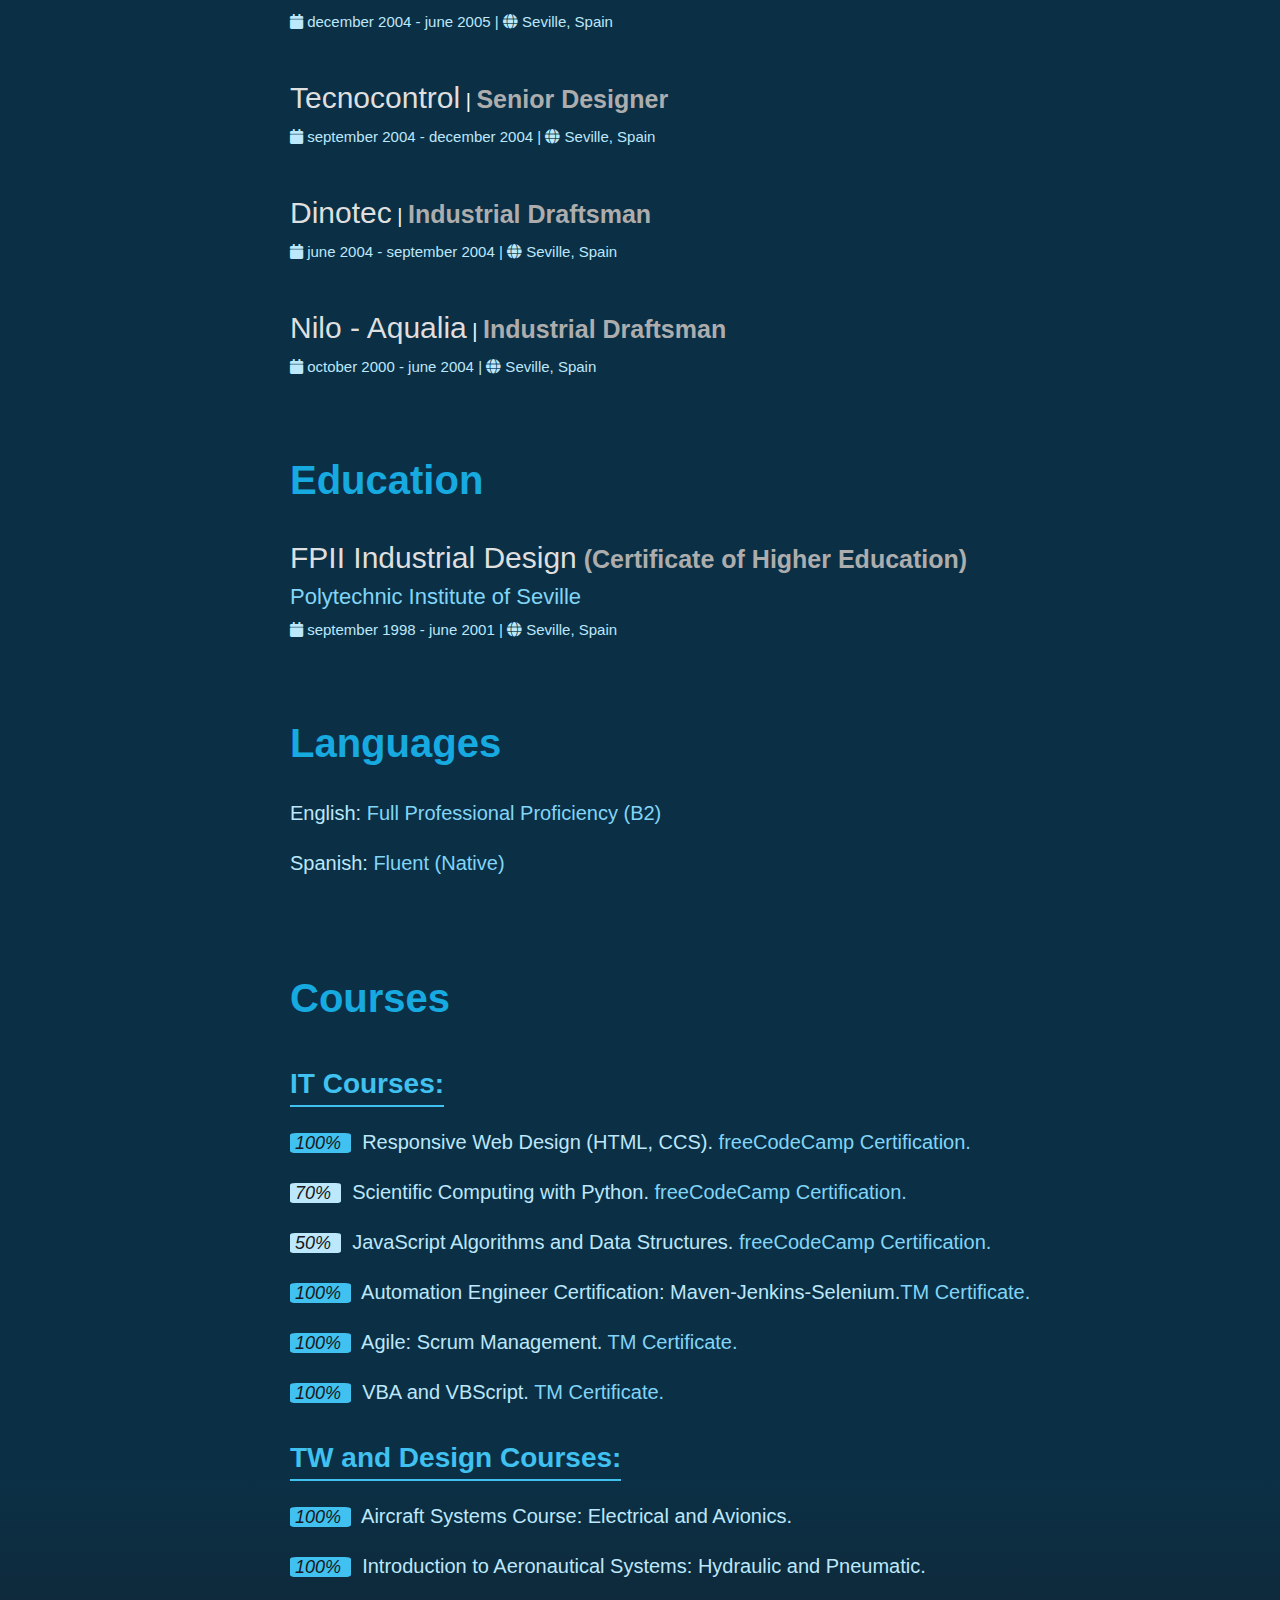
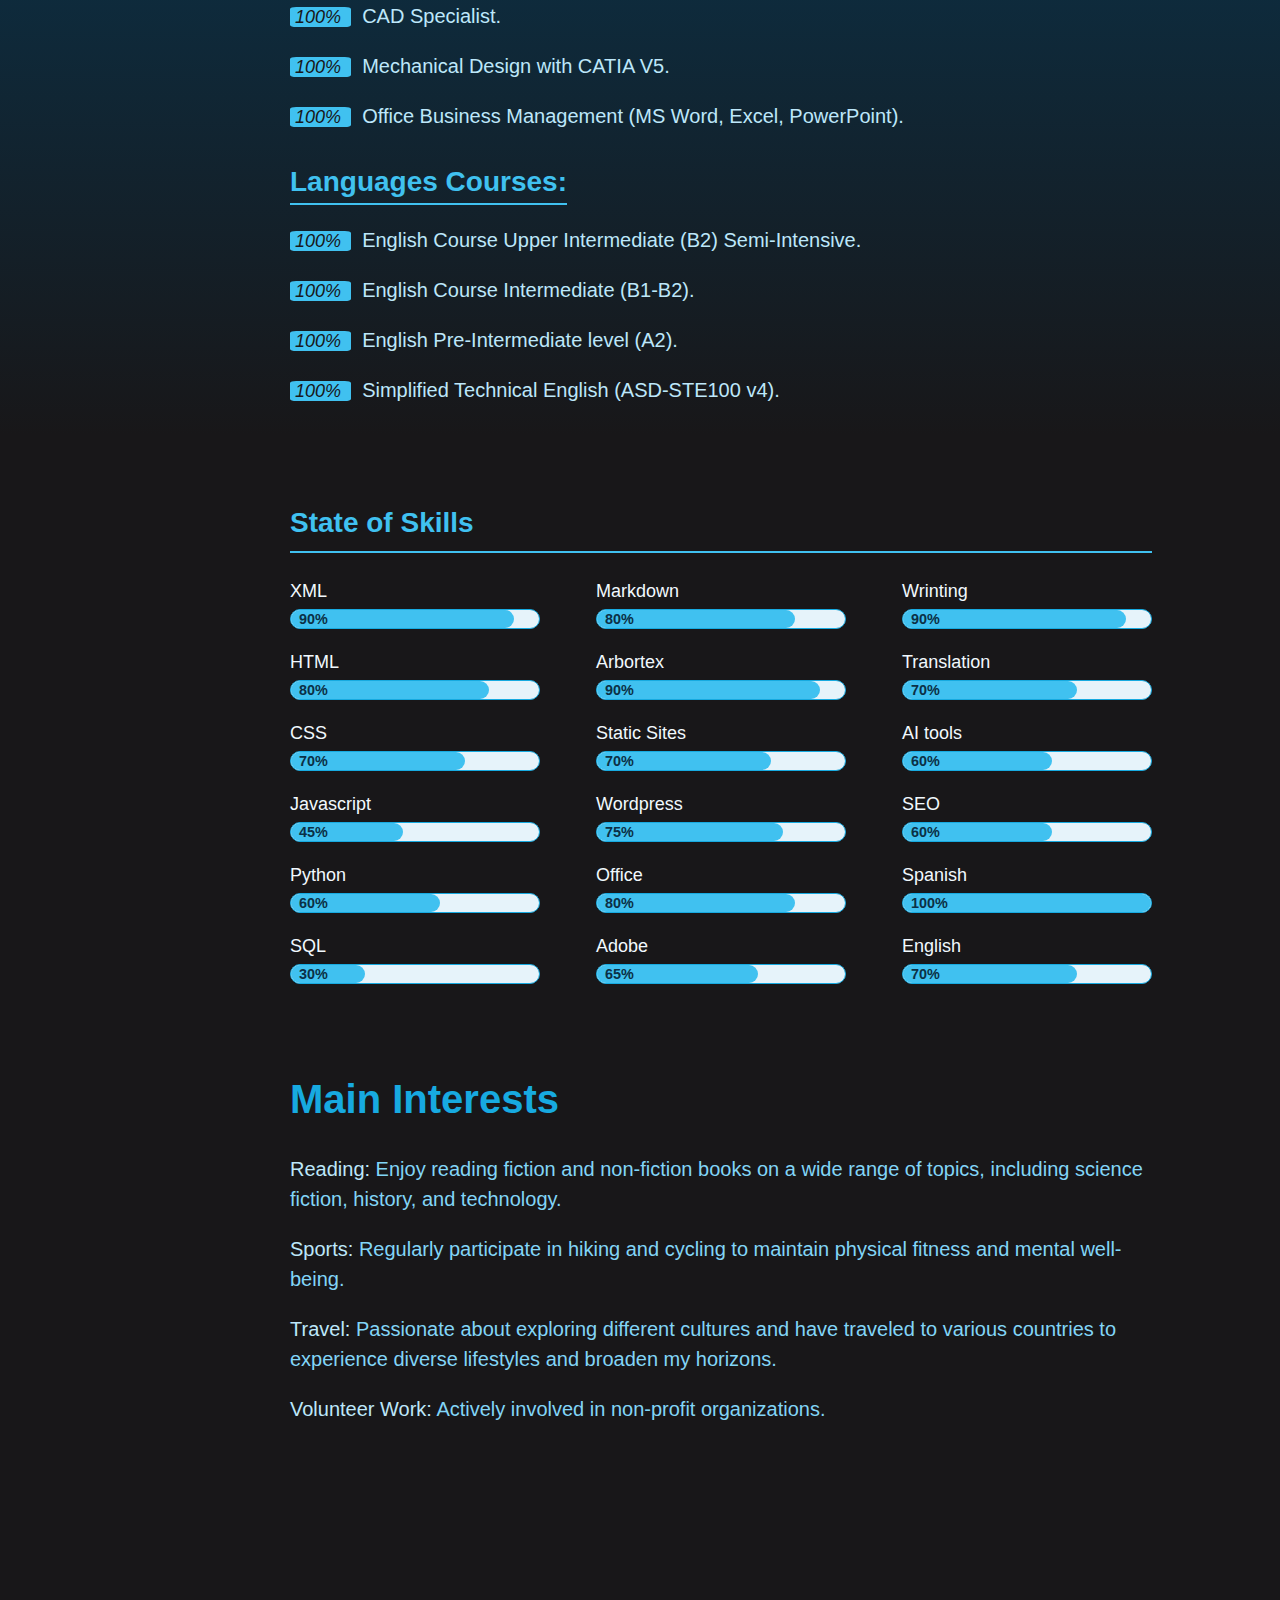
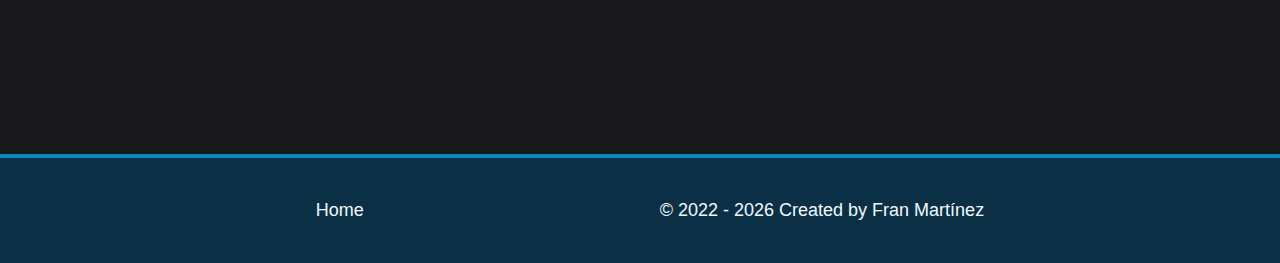
==== commit 8e675da7: "Update Index and Resume 02-11-23" ====
--- a/pages/resume.html
+++ b/pages/resume.html
@@ -75,10 +75,11 @@
         </div>
       </div>
       <a href="./resumepdf/Francisco Martinez Resume.pdf" id="submit" class="button" target="_blank" download>
-        <i class="fa fa-download" aria-hidden="true"></i> RESUME PDF
+        <i class="fa fa-download" aria-hidden="true"></i> CV PDF
       </a>
       <div class="about-skills">
-        <p>Senior Technical Writer with over 23 years of experience and more than 16 years in writing and developing technical publications. Seeking work opportunities to further enhance my skills as a Technical Writer.</p>
+        <p>Senior Technical Writer with over 23 years of experience and more than 16 years in writing and developing technical publications. Seeking work opportunities to further enhance my skills as a Technical Writer. 
+        🚀 I'm also open to freelance writing and editing work.</p>
         <ul class="abskills">
           <li><span class="abskills-detail">
             <i class="fa fa-check" aria-hidden="true"> </i>  Accomplishments</span>
@@ -118,13 +119,13 @@
       <div class="block-print-one">
         <section id="experience" class="section experience">
           <h2>Experience</h2>
-          <p class="job"><span class="company">Tech Mahindra - Airbus</span> | <span class="position-expert">TECHNICAL WRITER </span></p>
-          <p><span class="role">Maintenance Docs TID Support - L&M Programs</span></p>
-          <p><span class="calendar"><i class="fa fa-calendar" aria-hidden="true"></i> july 2017 - Present | <i class="fa fa-globe" aria-hidden="true"></i> Seville, Spain (Hybrid)</span>
+          <p class="job"><span class="company">Tech Mahindra</span> | <span class="position-expert">TECHNICAL WRITER </span></p>
+          <p><span class="role">Airbus L&M Programs Maintenance Docs TID Support</span></p>
+          <p><span class="calendar"><i class="fa fa-calendar" aria-hidden="true"></i> july 2017 - Present | </span><span class="calendar"><i class="fa fa-globe" aria-hidden="true"></i> Seville, Spain (Hybrid)</span>
           </p>
 
-          <p class="job"><span class="company">Quest Global - Airbus</span> | <span class="position-expert">TECHNICAL WRITER </span></p>
-          <p><span class="role"> Catalog & Structure Manual Responsible</p>
+          <p class="job"><span class="company">Quest Global</span> | <span class="position-expert">TECHNICAL WRITER </span></p>
+          <p><span class="role">Airbus MRTT Catalog & Structure Manual Responsible</p>
           <p><span class="calendar"><i class="fa fa-calendar" aria-hidden="true"></i> october 2006 - june 2017 | <i class="fa fa-globe" aria-hidden="true"></i> Seville, Spain</span></p>
 
           <p class="job"><span class="company">Abengoa</span> | <span class="position-expert">Senior Project Designer</span></p>
@@ -135,7 +136,7 @@
           <p><span class="role"> </p>
           <p><span class="calendar"><i class="fa fa-calendar" aria-hidden="true"></i> june 2005 - october 2005 | <i class="fa fa-globe" aria-hidden="true"></i> Seville, Spain</span></p>
 
-          <p class="job"><span class="company">Auxiple - Airbus</span> | <span class="position-expert">Technical Illustrator</span></p>
+          <p class="job"><span class="company">Auxiple Outsourcing</span> | <span class="position-expert">Airbus A380 Technical Illustrator</span></p>
           <p><span class="role"> </p>
           <p><span class="calendar"><i class="fa fa-calendar" aria-hidden="true"></i> december 2004 - june 2005 | <i class="fa fa-globe" aria-hidden="true"></i> Seville, Spain</span></p>
 
@@ -182,30 +183,28 @@
           <h2>Courses</h2>
 
           <h3>IT Courses:</h3>
-          <p class="course"><span class="title">Responsive Web Design  (HTML, CCS).</span><span class="courseinfo"> freeCodeCamp Certification.</span></p>
-          <p class="course"><span class="title">Scientific Computing with Python.</span><span class="courseinfo"> freeCodeCamp Certification.</span></p>
-          <p class="course"><span class="title">JavaScript Algorithms and Data Structures.</span><span class="courseinfo"> freeCodeCamp Certification.</span></p>
-          <p class="course"><span class="title">Automation Engineer Certification: Maven-Jenkins-Selenium.</span><span class="courseinfo">TM Certificate</span>
+          <p class="course"><span class="completion"> 100% </span><span class="title">&nbsp Responsive Web Design  (HTML, CCS).</span><span class="courseinfo"> freeCodeCamp Certification.</span></p>
+          <p class="course"><span class="pending"> 70% </span><span class="title">&nbsp Scientific Computing with Python.</span><span class="courseinfo"> freeCodeCamp Certification.</span></p>
+          <p class="course"><span class="pending"> 50% </span><span class="title">&nbsp JavaScript Algorithms and Data Structures.</span><span class="courseinfo"> freeCodeCamp Certification.</span></p>
+          <p class="course"><span class="completion"> 100% </span><span class="title">&nbsp Automation Engineer Certification: Maven-Jenkins-Selenium.</span><span class="courseinfo">TM Certificate.</span></p>
+          <p class="course"><span class="completion"> 100% </span><span class="title">&nbsp Agile: Scrum Management.</span> <span class="courseinfo">TM  Certificate. </span></p>
+          <p class="course"><span class="completion"> 100% </span><span class="title">&nbsp VBA and VBScript.</span> <span class="courseinfo">TM Certificate. </span></p>
+          <h3>TW and Design Courses:</h3>
+          <p class="course"><span class="completion"> 100% </span><span class="title">&nbsp Aircraft Systems Course: Electrical and Avionics. </span><span class="courseinfo"></span>
           </p>
-          <p class="course"><span class="title">Agile: Scrum Management.</span> <span class="courseinfo">TM  Certificate.</span></p>
-          <p class="course"><span class="title">VBA and VBScript.</span> <span class="courseinfo">TM Certificate.</span></p>
-
-          <h3>Technical Writing and Design:</h3>
-          <p class="course"><span class="title">Aircraft Systems Course: Electrical and Avionics.</span><span class="courseinfo"></span>
+          <p class="course"><span class="completion"> 100% </span><span class="title">&nbsp Introduction to Aeronautical Systems: Hydraulic and Pneumatic. </span><span class="courseinfo"></span>
           </p>
-          <p class="course"><span class="title">Introduction to Aeronautical Systems: Hydraulic and Pneumatic.</span><span class="courseinfo"></span>
+          <p class="course"><span class="completion"> 100% </span><span class="title">&nbsp CAD Specialist. </span><span class="courseinfo"></span>
           </p>
-          <p class="course"><span class="title">CAD Specialist.</span><span class="courseinfo"></span>
+          <p class="course"><span class="completion"> 100% </span><span class="title">&nbsp Mechanical Design with CATIA V5. </span><span class="courseinfo"></span>
           </p>
-          <p class="course"><span class="title">Mechanical Design with CATIA V5.</span><span class="courseinfo"></span>
-          </p>
-          <p class="course"><span class="title">Office Business Management (MS Word, Excel, PowerPoint).</span><span class="courseinfo"></span></p>
-
-          <h3>Languages:</h3>
-          <p class="course"><span class="title">English Course Upper Intermediate (B2) Semi-Intensive.</span><span class="courseinfo"></span></p>
-          <p class="course"><span class="title">English Course Intermediate (B1-B2).</span><span class="courseinfo"></span></p>
-          <p class="course"><span class="title">English Pre-Intermediate level (A2).</span><span class="courseinfo"></span></p>
-          <p class="course"><span class="title">Simplified Technical English (ASD-STE100 v4).</span><span class="courseinfo"></span></p>
+          <p class="course"><span class="completion"> 100% </span><span class="title">&nbsp Office Business Management (MS Word, Excel, PowerPoint). </span><span class="courseinfo"></span></p>
+
+          <h3>Languages Courses:</h3>
+          <p class="course"><span class="completion"> 100% </span><span class="title">&nbsp English Course Upper Intermediate (B2) Semi-Intensive. </span><span class="courseinfo"></span></p>
+          <p class="course"><span class="completion"> 100% </span><span class="title">&nbsp English Course Intermediate (B1-B2). </span><span class="courseinfo"></span></p>
+          <p class="course"><span class="completion"> 100% </span><span class="title">&nbsp English Pre-Intermediate level (A2). </span><span class="courseinfo"></span></p>
+          <p class="course"><span class="completion"> 100% </span><span class="title">&nbsp Simplified Technical English (ASD-STE100 v4). </span><span class="courseinfo"></span></p>
 
         </section>
 
--- a/pages/css/styles.css
+++ b/pages/css/styles.css
@@ -390,6 +390,27 @@
   color: var(--steel-blue-300);
 }
 
+.completion {
+  font-size: 1.8rem;
+  font-weight: 500;
+  font-style: oblique;
+  color: var(--steel-black);
+  background-color: var(--steel-blue-400);
+  border-radius: 10%;
+  padding: 0 5px 0 5px;
+}
+
+.pending {
+  font-size: 1.8rem;
+  font-weight: 500;
+  font-style: oblique;
+  color: var(--steel-black);
+  background-color: var(--steel-blue-200);
+  border-radius: 10%;
+  padding: 0 5px 0 5px;
+}
+
+
 /* courses section */
 
 .courses {
@@ -431,11 +452,11 @@
 /* button */
 
 #about a {
-  background-color: var(--steel-blue-400);
-  color: var(--steel-black);
+  background-color: var(--steel-blue-600);
+  color: var(--steel-blue-50);
   font-size: 2rem;
   font-weight: 600;
-  max-width: 250px;
+  max-width: 300px;
   width: 100%;
   height: 2em;
   margin: 5px 0;
@@ -474,7 +495,7 @@
 
 .progress {
   height: 20px;
-  width: 250%;
+  width: 250px;
   border: 1px solid var(--steel-blue-500);
   border-radius: 11px;
   background-color: #e6f3fa;
@@ -548,7 +569,7 @@
   }
 
   body {
-    font-size: 2.2em;
+    font-size: 2.8em;
     overflow: auto;
   } 
   
@@ -565,7 +586,7 @@
   }
 
   .section > p {
-    font-size: 2.2rem;
+    font-size: 2.8rem;
   }
 
   .section {
@@ -601,6 +622,18 @@
   }
 
   .education {
+  }
+
+  .title {
+    font-size: 2.8rem;
+    font-weight: 400;
+    color: var(--steel-blue-200);
+  }
+  
+  .courseinfo {
+    font-size: 2.5rem;
+    font-weight: 200;
+    color: var(--steel-blue-50);
   }
 
   .languages {
@@ -683,13 +716,13 @@
 
   h2 {
     font-size: 2.6rem;
-    padding: 15px 0;
+    padding: 5px 0;
     color: var(--steel-blue-800);
   }
 
   h3 {
     font-size: 2rem;
-    margin: 10px 0;
+    margin: 5px 0;
     color: var(--steel-blue-700);
   }
 
@@ -771,9 +804,23 @@
     height: auto;
     background-image: linear-gradient(180deg, var(--steel-blue-950) 0%, var(--steel-blue-950) 100%);
   }
+
+  #contact h2 {
+    color: var(--steel-blue-300)
+  }
+
+  #contact {
+    display: flex;
+    flex-direction: row;
+    justify-content: center;
+    align-items: center;
+    width: 100%;
+    flex-wrap: nowrap;
+  }
+
   .contact-links {
     flex-direction: row;
-    margin: 0 0 0.5rem 0;
+    margin: 1rem 0 0.5rem 0;
     max-width: 980px;
   }
 
@@ -820,12 +867,12 @@
   /* experience section */
 
   .experience {
-    padding: 0 0 0 35px;
+    padding: 10px 0 0 35px;
     background-image: linear-gradient(180deg, white 0%, white 100%);
   }
 
   .job {
-    padding: 1.5rem 0 0 0;
+    padding: 0.5rem 0 0 0;
   }
 
   .company {
@@ -877,30 +924,42 @@
   }
 
   #courses > h2 {
-    padding: 5px 0 5px 0;
+    padding: 15px 0 0 0;
   }
 
   .course {
-    padding: 0 0 1rem 0;
+    padding: 0 0 0.85rem 0;
   }
 
   .title {
-    font-size: 1.8rem;
+    font-size: 1.6rem;
     font-weight: 400;
     color: var(--steel-blue-950);
   }
 
   .courseinfo {
-    font-size: 1.6rem;
+    font-size: 1.4rem;
     font-weight: 400;
     color: var(--steel-blue-800);
   }
 
+  .completion {
+    font-size: 1.5rem;
+    font-weight: 500;
+    padding: 0 5px 0 5px;
+  }
+  
+  .pending {
+    font-size: 1.5rem;
+    font-weight: 500;
+    padding: 0 5px 0 5px;
+  }
+
   /* skills */
 
   .myskills {
     background-image: linear-gradient(0deg, white 0%, white 100%);
-    padding: 5px 10% 5px 50px;
+    padding: 30px 10% 5px 50px;
   }
 
   .progress-block > p {
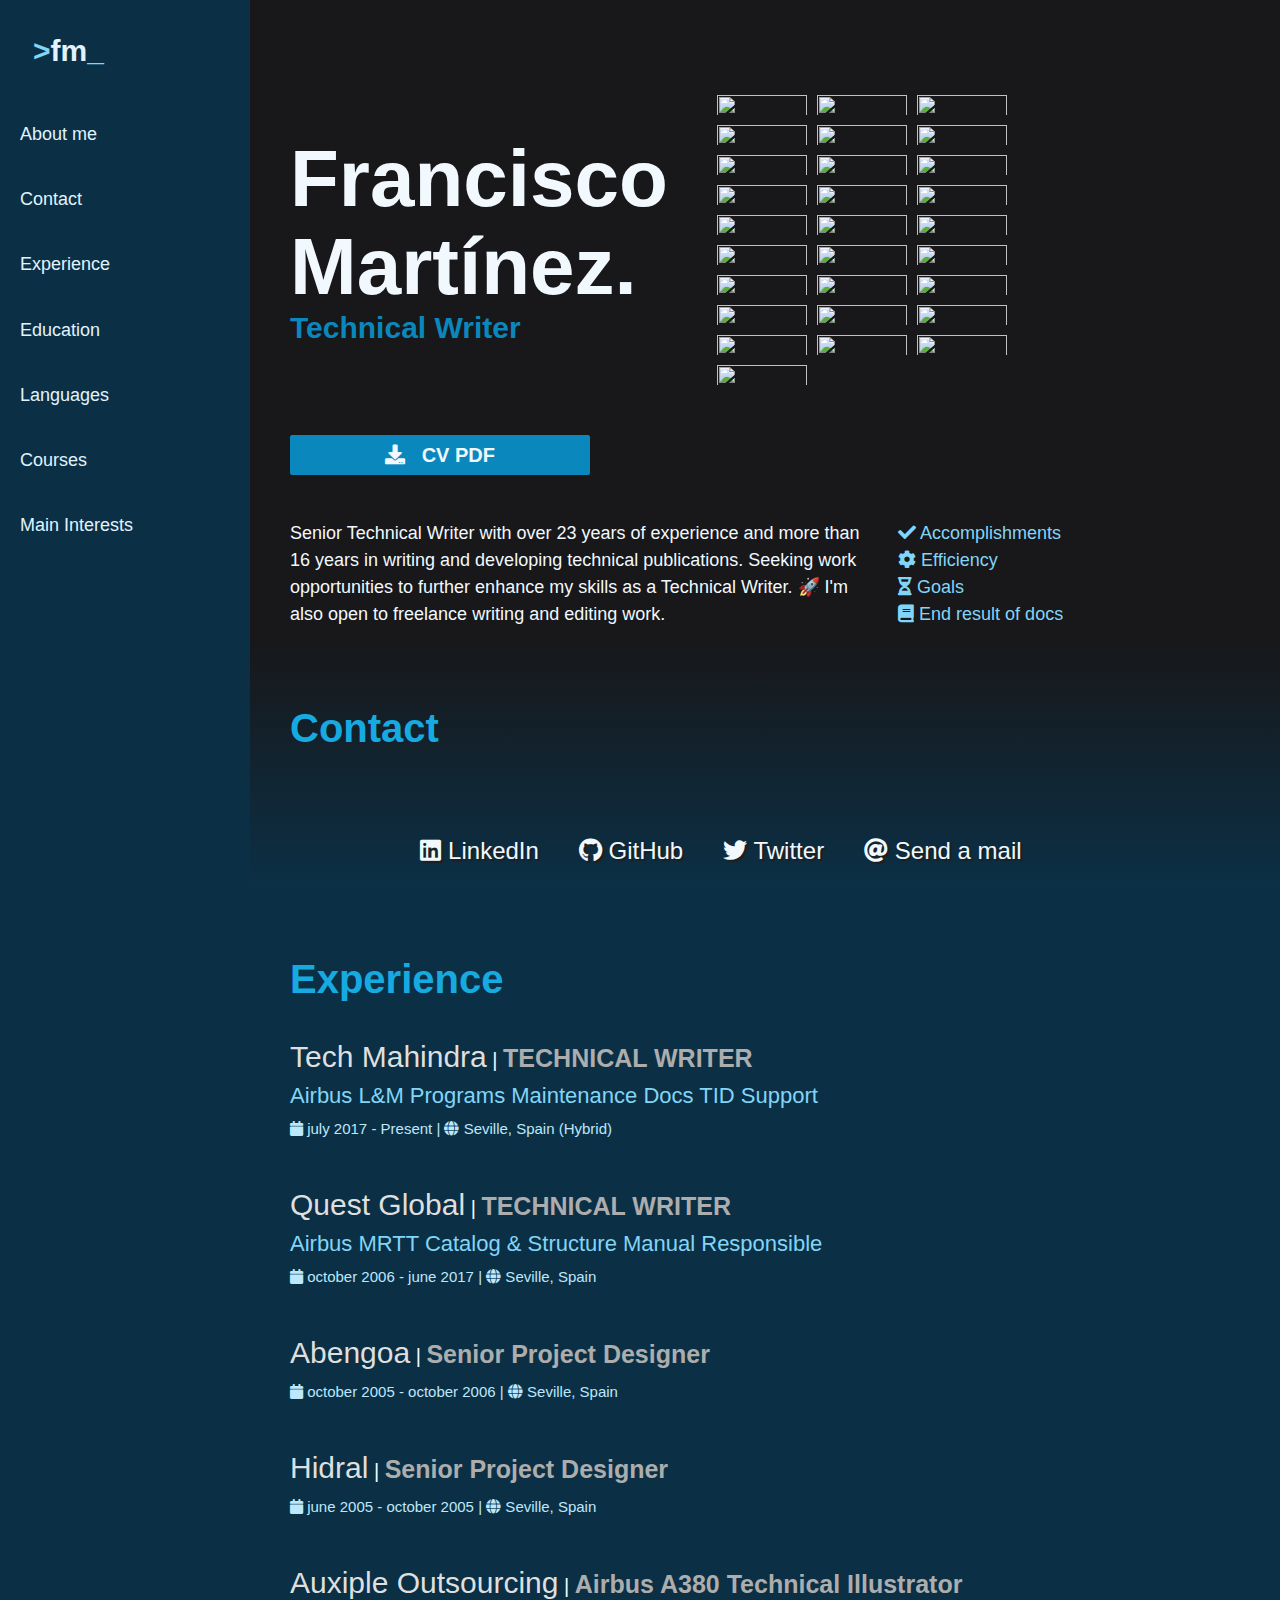
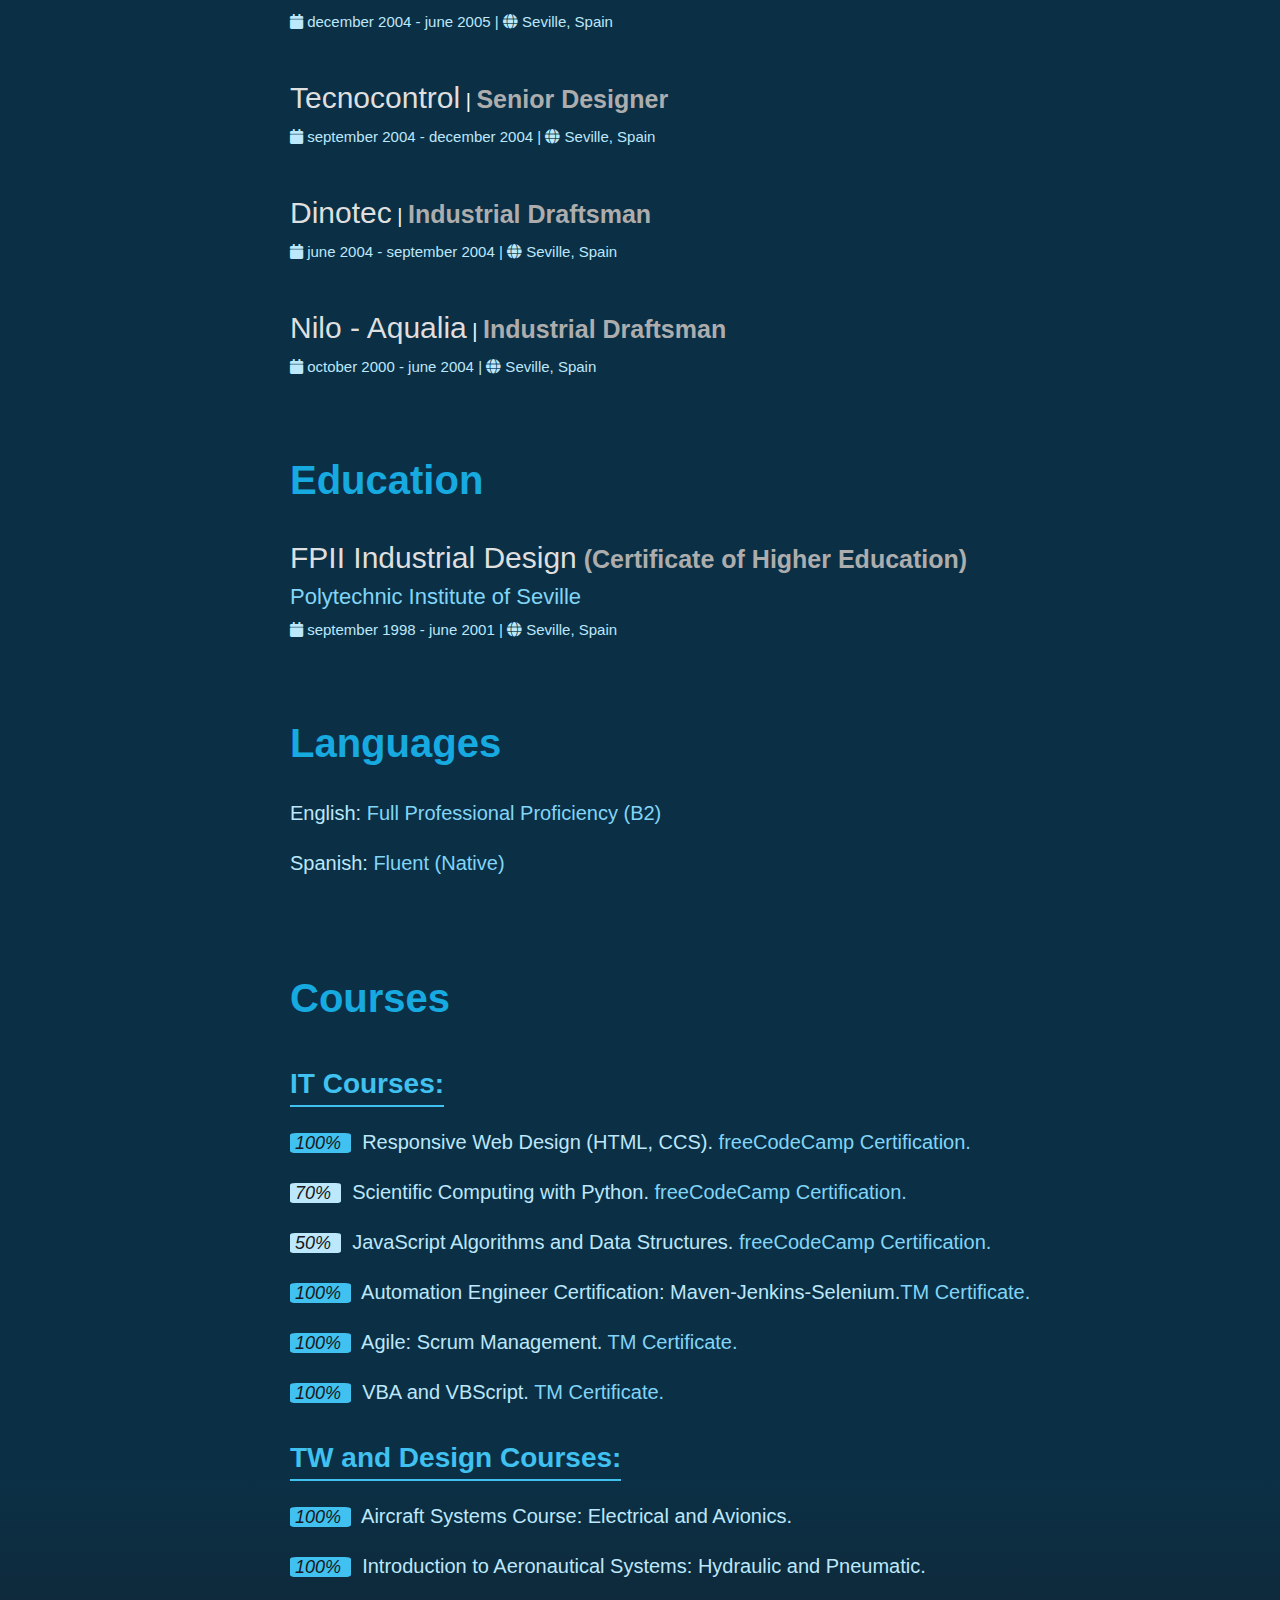
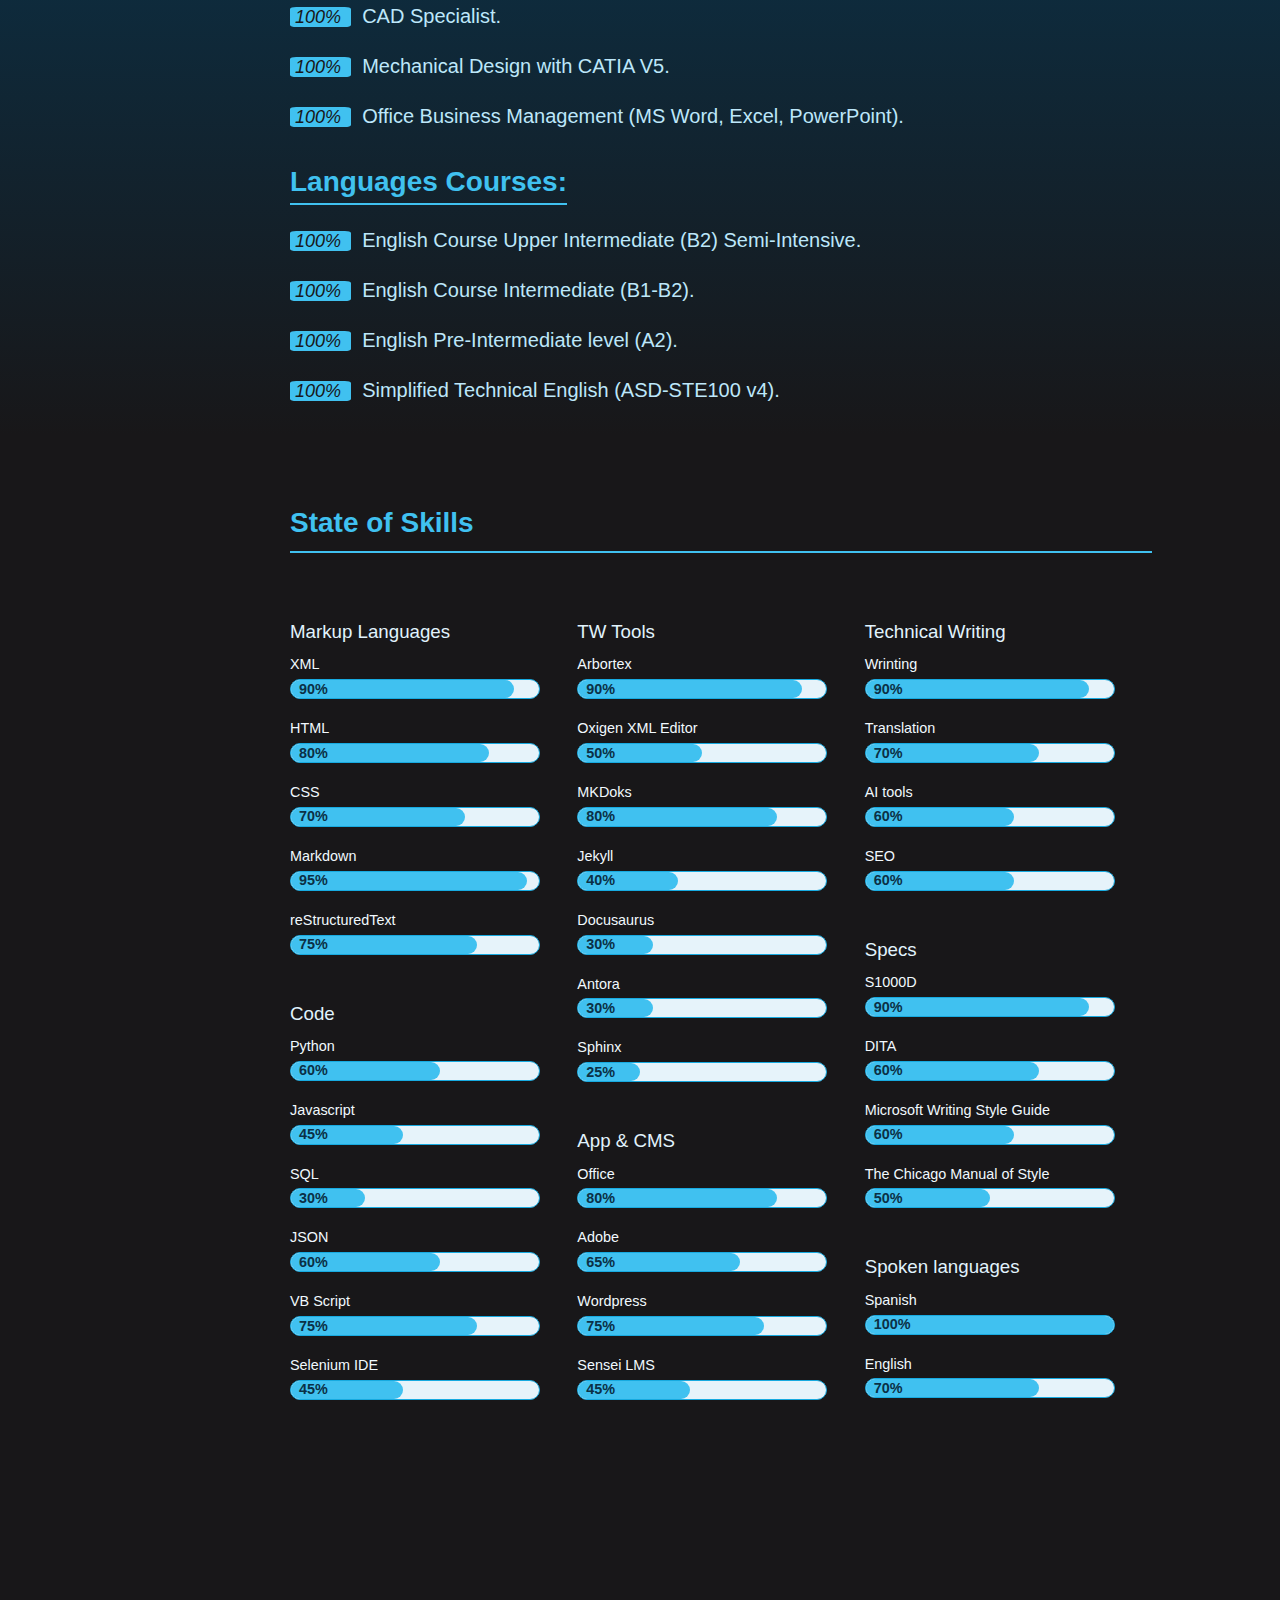
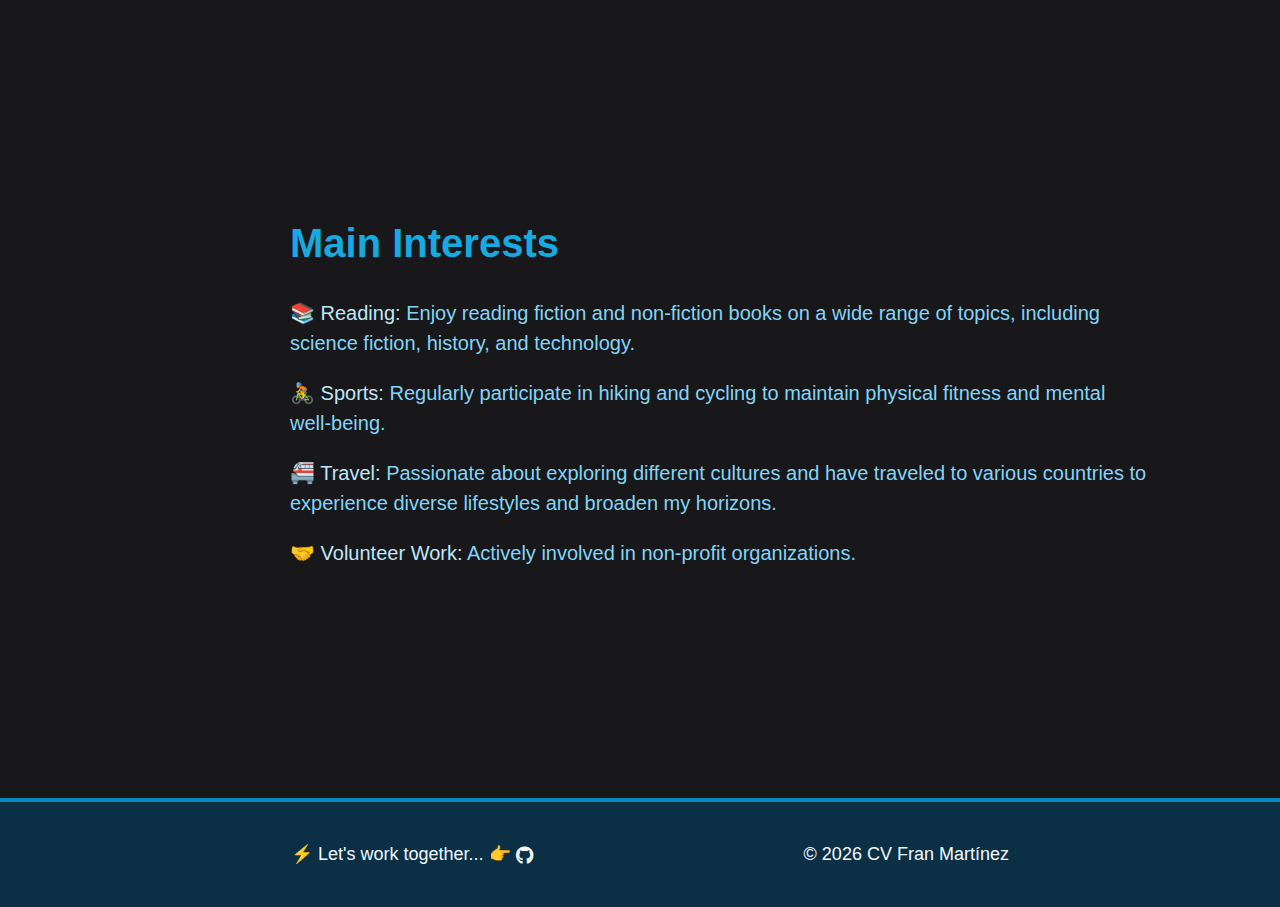
==== commit c49f92fa: "Final_Update_01_03-11-23" ====
--- a/pages/resume.html
+++ b/pages/resume.html
@@ -75,7 +75,7 @@
         </div>
       </div>
       <a href="./resumepdf/Francisco Martinez Resume.pdf" id="submit" class="button" target="_blank" download>
-        <i class="fa fa-download" aria-hidden="true"></i> CV PDF
+        <i class="fa fa-download" aria-hidden="true"></i> &nbsp CV PDF
       </a>
       <div class="about-skills">
         <p>Senior Technical Writer with over 23 years of experience and more than 16 years in writing and developing technical publications. Seeking work opportunities to further enhance my skills as a Technical Writer. 
@@ -214,177 +214,323 @@
     </div>
 
 <!-- START SKILLS SECTION -->
-    <section id="myskills" class="myskills">
-      <h3>State of Skills</h3>
-      <div id="skills" class="skills">
-          <div class="progress-section_1">
-            <div class="progress-block">
-              <p>XML</p>
-              <div class="progress">
-                <div class="progress-bar" style="width:90%;">
-                    <span class="progress-bar-text">90%</span>
-                </div>
-              </div>
+
+<section id="myskills" class="myskills">
+  <h3>State of Skills</h3>
+  <div id="skills" class="skills">
+
+    <div class="progress-section_1">
+
+      <!-- Markup Languages -->
+
+      <p class="titlemargin"><span class="titleskills">Markup Languages</span></p>
+      <div class="progress-block">
+        <p>XML</p>
+        <div class="progress">
+          <div class="progress-bar" style="width:90%;">
+              <span class="progress-bar-text">90%</span>
+          </div>
+        </div>
+      </div>
+      <div class="progress-block">
+        <p>HTML</p>
+        <div class="progress">
+          <div class="progress-bar" style="width:80%;">
+              <span class="progress-bar-text">80%</span>
+          </div>
+        </div>
+      </div>
+      <div class="progress-block">
+        <p>CSS</p>
+        <div class="progress">
+          <div class="progress-bar" style="width:70%;">
+              <span class="progress-bar-text">70%</span>
+          </div>
+        </div>
+        <div class="progress-block">
+          <p>Markdown</p>
+          <div class="progress">
+            <div class="progress-bar" style="width:95%;">
+                <span class="progress-bar-text">95%</span>
             </div>
-            <div class="progress-block">
-              <p>HTML</p>
-              <div class="progress">
-                <div class="progress-bar" style="width:80%;">
-                    <span class="progress-bar-text">80%</span>
-                </div>
-              </div>
+          </div>
+        </div>
+        <div class="progress-block">
+          <p>reStructuredText</p>
+          <div class="progress">
+            <div class="progress-bar" style="width:75%;">
+                <span class="progress-bar-text">75%</span>
             </div>
-            <div class="progress-block">
-              <p>CSS</p>
-              <div class="progress">
-                <div class="progress-bar" style="width:70%;">
-                    <span class="progress-bar-text">70%</span>
-                </div>
-              </div>
+          </div>
+        </div>
+      </div>
+      
+      <!-- Code -->
+
+      <p class="titlemargin"><span class="titleskills">Code</span></p>
+      <div class="progress-block">
+        <p>Python</p>
+        <div class="progress">
+          <div class="progress-bar" style="width:60%;">
+              <span class="progress-bar-text">60%</span>
+          </div>
+        </div>
+      </div>
+      <div class="progress-block">
+        <p>Javascript</p>
+        <div class="progress">
+          <div class="progress-bar" style="width:45%;">
+              <span class="progress-bar-text">45%</span>
+          </div>
+        </div>
+      </div>
+      <div class="progress-block">
+        <p>SQL</p>
+        <div class="progress">
+          <div class="progress-bar" style="width:30%;">
+              <span class="progress-bar-text">30%</span>
+          </div>
+        </div>
+      </div>
+      
+      <div class="progress-block">
+        <p>JSON</p>
+        <div class="progress">
+          <div class="progress-bar" style="width:60%;">
+              <span class="progress-bar-text">60%</span>
+          </div>
+        </div>
+      </div>
+      <div class="progress-block">
+        <p>VB Script</p>
+        <div class="progress">
+          <div class="progress-bar" style="width:75%;">
+              <span class="progress-bar-text">75%</span>
+          </div>
+        </div>
+      </div>
+      <div class="progress-block">
+        <p>Selenium IDE</p>
+        <div class="progress">
+          <div class="progress-bar" style="width:45%;">
+              <span class="progress-bar-text">45%</span>
+          </div>
+        </div>
+      </div>
+    </div>
+
+
+
+      <!-- TW Tools -->
+
+    <div class="progress-section_2">
+      <p class="titlemargin"><span class="titleskills">TW Tools</span></p>
+      <div class="progress-block">
+        <p>Arbortex</p>
+        <div class="progress">
+          <div class="progress-bar" style="width:90%;">
+              <span class="progress-bar-text">90%</span>
+          </div>
+        </div>
+      </div>
+      <div class="progress-block">
+        <p>Oxigen XML Editor</p>
+        <div class="progress">
+          <div class="progress-bar" style="width:50%;">
+              <span class="progress-bar-text">50%</span>
+          </div>
+        </div>
+      </div>
+      <div class="progress-block">
+        <p>MKDoks</p>
+        <div class="progress">
+          <div class="progress-bar" style="width:80%;">
+              <span class="progress-bar-text">80%</span>
+          </div>
+        </div>
+      </div>
+      <div class="progress-block">
+        <p>Jekyll</p>
+        <div class="progress">
+          <div class="progress-bar" style="width:40%;">
+              <span class="progress-bar-text">40%</span>
+          </div>
+        </div>
+      </div>
+      <div class="progress-block">
+        <p>Docusaurus</p>
+        <div class="progress">
+          <div class="progress-bar" style="width:30%;">
+              <span class="progress-bar-text">30%</span>
+          </div>
+        </div>
+      </div>
+      <div class="progress-block">
+        <p>Antora</p>
+        <div class="progress">
+          <div class="progress-bar" style="width:30%;">
+              <span class="progress-bar-text">30%</span>
+          </div>
+        </div>
+      </div>
+      <div class="progress-block">
+        <p>Sphinx</p>
+        <div class="progress">
+          <div class="progress-bar" style="width:25%;">
+              <span class="progress-bar-text">25%</span>
+          </div>
+        </div>
+      </div>
+
+      <!-- App & CMS -->
+
+      <p class="titlemargin"><span class="titleskills">App & CMS</span></p>
+      <div class="progress-block">
+        <p>Office</p>
+        <div class="progress">
+          <div class="progress-bar" style="width:80%;">
+              <span class="progress-bar-text">80%</span>
+          </div>
+        </div>
+      </div>
+      <div class="progress-block">
+        <p>Adobe</p>
+        <div class="progress">
+          <div class="progress-bar" style="width:65%;">
+              <span class="progress-bar-text">65%</span>
+          </div>
+        </div>
+      </div>
+      <div class="progress-block">
+        <p>Wordpress</p>
+        <div class="progress">
+          <div class="progress-bar" style="width:75%;">
+              <span class="progress-bar-text">75%</span>
+          </div>
+        </div>
+      </div>
+      <div class="progress-block">
+        <p>Sensei LMS</p>
+        <div class="progress">
+          <div class="progress-bar" style="width:45%;">
+              <span class="progress-bar-text">45%</span>
+          </div>
+        </div>
+      </div>
+    </div>
+
+      <!-- Technical Writing -->
+
+      <div class="progress-section_1">
+        <p class="titlemargin"><span class="titleskills">Technical Writing</span></p>
+        <div class="progress-block">
+          <p>Wrinting</p>
+          <div class="progress">
+            <div class="progress-bar" style="width:90%;">
+                <span class="progress-bar-text">90%</span>
             </div>
-            <div class="progress-block">
-              <p>Javascript</p>
-              <div class="progress">
-                <div class="progress-bar" style="width:45%;">
-                    <span class="progress-bar-text">45%</span>
-                </div>
-              </div>
+          </div>
+        </div>
+        <div class="progress-block">
+          <p>Translation</p>
+          <div class="progress">
+            <div class="progress-bar" style="width:70%;">
+                <span class="progress-bar-text">70%</span>
             </div>
-            <div class="progress-block">
-              <p>Python</p>
-              <div class="progress">
-                <div class="progress-bar" style="width:60%;">
-                    <span class="progress-bar-text">60%</span>
-                </div>
-              </div>
+          </div>
+        </div>
+        <div class="progress-block">
+          <p>AI tools</p>
+          <div class="progress">
+            <div class="progress-bar" style="width:60%;">
+                <span class="progress-bar-text">60%</span>
             </div>
-            <div class="progress-block">
-              <p>SQL</p>
-              <div class="progress">
-                <div class="progress-bar" style="width:30%;">
-                    <span class="progress-bar-text">30%</span>
-                </div>
-              </div>
+          </div>
+        </div>
+        <div class="progress-block">
+          <p>SEO</p>
+          <div class="progress">
+            <div class="progress-bar" style="width:60%;">
+                <span class="progress-bar-text">60%</span>
             </div>
           </div>
-          <div class="progress-section_1">
-            <div class="progress-block">
-              <p>Markdown</p>
-              <div class="progress">
-                <div class="progress-bar" style="width:80%;">
-                    <span class="progress-bar-text">80%</span>
-                </div>
-              </div>
-            </div>
-            <div class="progress-block">
-              <p>Arbortex</p>
-              <div class="progress">
-                <div class="progress-bar" style="width:90%;">
-                    <span class="progress-bar-text">90%</span>
-                </div>
-              </div>
-            </div>
-            <div class="progress-block">
-              <p>Static Sites</p>
-              <div class="progress">
-                <div class="progress-bar" style="width:70%;">
-                    <span class="progress-bar-text">70%</span>
-                </div>
-              </div>
-            </div>
-            <div class="progress-block">
-              <p>Wordpress</p>
-              <div class="progress">
-                <div class="progress-bar" style="width:75%;">
-                    <span class="progress-bar-text">75%</span>
-                </div>
-              </div>
-            </div>
-            <div class="progress-block">
-              <p>Office</p>
-              <div class="progress">
-                <div class="progress-bar" style="width:80%;">
-                    <span class="progress-bar-text">80%</span>
-                </div>
-              </div>
-            </div>
-            <div class="progress-block">
-              <p>Adobe</p>
-              <div class="progress">
-                <div class="progress-bar" style="width:65%;">
-                    <span class="progress-bar-text">65%</span>
-                </div>
-              </div>
-            </div>
-          </div>
-          <div class="progress-section_1">
-            <div class="progress-block">
-              <p>Wrinting</p>
-              <div class="progress">
-                <div class="progress-bar" style="width:90%;">
-                    <span class="progress-bar-text">90%</span>
-                </div>
-              </div>
-            </div>
-            <div class="progress-block">
-              <p>Translation</p>
-              <div class="progress">
-                <div class="progress-bar" style="width:70%;">
-                    <span class="progress-bar-text">70%</span>
-                </div>
-              </div>
-            </div>
-            <div class="progress-block">
-              <p>AI tools</p>
-              <div class="progress">
-                <div class="progress-bar" style="width:60%;">
-                    <span class="progress-bar-text">60%</span>
-                </div>
-              </div>
-            </div>
-            <div class="progress-block">
-              <p>SEO</p>
-              <div class="progress">
-                <div class="progress-bar" style="width:60%;">
-                    <span class="progress-bar-text">60%</span>
-                </div>
-              </div>
-            </div>
-            <div class="progress-block">
-              <p>Spanish</p>
-              <div class="progress">
-                <div class="progress-bar" style="width:100%;">
-                    <span class="progress-bar-text">100%</span>
-                </div>
-              </div>
-            </div>
-            <div class="progress-block">
-              <p>English</p>
-              <div class="progress">
-                <div class="progress-bar" style="width:70%;">
-                    <span class="progress-bar-text">70%</span>
-                </div>
-              </div>
-            </div>
-          </div>
-        </div>
-        </div> 
-    </section>
-        
-    <!-- END ABOUT ME SECTION -->
+        </div>
+
+      <!-- Spec -->
+
+    <div class="progress-section_1">
+      <p class="titlemargin"><span class="titleskills">Specs</span></p>
+      <div class="progress-block">
+        <p>S1000D</p>
+        <div class="progress">
+          <div class="progress-bar" style="width:90%;">
+              <span class="progress-bar-text">90%</span>
+          </div>
+        </div>
+      </div>
+      <div class="progress-block">
+        <p>DITA</p>
+        <div class="progress">
+          <div class="progress-bar" style="width:70%;">
+              <span class="progress-bar-text">60%</span>
+          </div>
+        </div>
+      </div>
+      <div class="progress-block">
+        <p>Microsoft Writing Style Guide</p>
+        <div class="progress">
+          <div class="progress-bar" style="width:60%;">
+              <span class="progress-bar-text">60%</span>
+          </div>
+        </div>
+      </div>
+      <div class="progress-block">
+        <p>The Chicago Manual of Style</p>
+        <div class="progress">
+          <div class="progress-bar" style="width:50%;">
+              <span class="progress-bar-text">50%</span>
+          </div>
+        </div>
+      </div>
+
+      <!-- Language -->
+
+      <p class="titlemargin"><span class="titleskills">Spoken languages</span></p>
+      <div class="progress-block">
+        <p>Spanish</p>
+        <div class="progress">
+          <div class="progress-bar" style="width:100%;">
+              <span class="progress-bar-text">100%</span>
+          </div>
+        </div>
+      </div>
+      <div class="progress-block">
+        <p>English</p>
+        <div class="progress">
+          <div class="progress-bar" style="width:70%;">
+              <span class="progress-bar-text">70%</span>
+          </div>
+        </div>
+      </div>
+    </div>
+    
+  </div> 
+</section>
+    
+<!-- END SKILLS SECTION -->
 
 
     <!-- START MAIN INTEREST SECTION -->
 
     <section id="main-interests" class="section main-interests">
       <h2>Main Interests</h2>
-      <p class="course"><span class="title">Reading:</span><span class="courseinfo"> Enjoy reading fiction and non-fiction books on a wide range of topics, including science fiction, history, and technology.</span></p>
+      <p class="course"><span class="title">📚 Reading:</span><span class="courseinfo"> Enjoy reading fiction and non-fiction books on a wide range of topics, including science fiction, history, and technology.</span></p>
       <p>
-      <p class="course"><span class="title">Sports:</span><span class="courseinfo"> Regularly participate in hiking and cycling to maintain physical fitness and mental well-being.</span></p>
+      <p class="course"><span class="title">🚴 Sports:</span><span class="courseinfo"> Regularly participate in hiking and cycling to maintain physical fitness and mental well-being.</span></p>
       <p>
-      <p class="course"><span class="title">Travel:</span><span class="courseinfo"> Passionate about exploring different cultures and have traveled to various countries to experience diverse lifestyles and broaden my horizons.</span></p>
+      <p class="course"><span class="title">🚝 Travel:</span><span class="courseinfo"> Passionate about exploring different cultures and have traveled to various countries to experience diverse lifestyles and broaden my horizons.</span></p>
       <p>
-      <p class="course"><span class="title">Volunteer Work:</span><span class="courseinfo"> Actively involved in non-profit organizations.</span></p>
+      <p class="course"><span class="title">🤝 Volunteer Work:</span><span class="courseinfo"> Actively involved in non-profit organizations.</span></p>
       <p>
     </section>
 
@@ -394,7 +540,7 @@
 
     <footer>
       <p>
-        <a href="https://franmaral.github.io/">Home</a>
+        ⚡ Let's work together... 👉 <a href="https://franmaral.github.io/"><i class="fab fa-github"></i></a>
       </p>
       <script type="text/javascript">
 
@@ -402,7 +548,7 @@
         
         update=copyright.getFullYear();
         
-        document.write("© 2022 - " + update + " " + "Created by Fran Martínez ");
+        document.write("© " + update + " " + "CV Fran Martínez ");
         
         </script>
 
--- a/pages/css/styles.css
+++ b/pages/css/styles.css
@@ -421,10 +421,11 @@
 
 .main-interests {
   background-image: linear-gradient(180deg, var(--steel-black) 100%, var(--steel-black) 100%);
+  height: auto;
 }
 
 .main-interests > p:last-of-type {
-  padding-bottom: 300px;
+  padding-bottom: 200px;
 }
 
 /* Footer */
@@ -485,12 +486,12 @@
 
 .skills {
   display: flex;
-  flex-direction: row;
+  flex-direction: column;
   align-items: flex-start;
-  justify-content: space-between;
+  justify-content: flex-start;
   flex-wrap: wrap;
   width: 100%;
-  height: auto;
+  height: 130vh;
 }
 
 .progress {
@@ -511,6 +512,22 @@
   border-radius:10px;
 }
 
+.titlemargin {
+  margin-top: 40px;
+}
+
+.titleskills {
+  font-size: 1.3em;
+  font-weight: 500;
+  color: var(--steel-blue-100);
+}
+
+#skills p {
+  font-size: 0.8em;
+  font-weight: 300;
+  color: var(--steel-blue-50);
+}
+
 .progress-bar-text {
   margin-left: 8px;
   font-size: 0.8em;
@@ -530,6 +547,15 @@
 @media (max-width: 75em) {
   html {
     font-size: 60%;
+  }
+
+  .skills {
+    display: flex;
+    flex-direction: row;
+    align-items: flex-start;
+    justify-content: space-around;
+    flex-wrap: nowrap;
+    height: 130vh;
   }
 }
 
@@ -558,7 +584,16 @@
 
   .iticons {
     padding: 3rem 0;
-}
+  }
+
+  .skills {
+    display: flex;
+    flex-direction: row;
+    align-items: flex-end;
+    justify-content: space-between;
+    flex-wrap: wrap;
+    height: auto;
+  }
 
 }
 
@@ -578,7 +613,7 @@
   }
 
   h1 span {
-    font-size: 6.3rem;
+    font-size: 6.5rem;
   }
 
   #navbar {
@@ -595,25 +630,44 @@
 
   /* Sections */
 
+  .position {
+    color: var(--steel-blue-400);
+    font-size: 3.5rem;
+  }
+
   .about {
     height: auto;
   }
 
   .about-skills {
     flex-direction: column;
-    font-weight: 200;
+    font-weight: 400;
   }
 
   .abskills {
     width: auto;
     margin: 5rem 0 0 0;
   }
-  
+
+  /* button */
+
+  #about a {
+    background-color: var(--steel-blue-600);
+    font-size: 2.5rem;
+    font-weight: 700;
+    height: 60px;
+    padding: 0.4em 0 0 0;
+  }
+
   /* Contact section */
 
   .contact {
     height: auto;
   }
+
+  .contact-details {
+    font-size: 3.5rem;
+  }
   .contact-links {
     flex-direction: column;
   }
@@ -625,14 +679,14 @@
   }
 
   .title {
-    font-size: 2.8rem;
+    font-size: 3.2rem;
     font-weight: 400;
     color: var(--steel-blue-200);
   }
   
   .courseinfo {
-    font-size: 2.5rem;
-    font-weight: 200;
+    font-size: 3rem;
+    font-weight: 300;
     color: var(--steel-blue-50);
   }
 
@@ -738,7 +792,7 @@
   /* Sections */
 
   .section {
-    padding: 5px 5% 5px 5%;
+    padding: 5px 5% 0 5%;
     line-height: 1.4;
     background-image: white;
   }
@@ -959,7 +1013,7 @@
 
   .myskills {
     background-image: linear-gradient(0deg, white 0%, white 100%);
-    padding: 30px 10% 5px 50px;
+    padding: 20px 10% 20px 50px;
   }
 
   .progress-block > p {
@@ -967,36 +1021,65 @@
   }
 
   .skills {
-  width: 80%;
+    justify-content: space-around;
+    width: 100%;
+    height: auto;
   }
 
   .progress {
-    width: 250%;
-    border: 1px solid var(--steel-blue-500);
+    height: 15px;
+    width: 180px;
+    border: 1px solid var(--steel-blue-700);
     background-color: #e6f3fa;
+    border-radius: 6px;
+    margin-bottom: 10px;
   }
 
   .progress-bar {
+    background: var(--steel-blue-500);
     border-radius: 10px;
   }
 
+  .titlemargin {
+    margin-top: 30px;
+  }
+  
+  .titleskills {
+    font-size: 1.4em;
+    font-weight: 600;
+    color: var(--steel-blue-700);
+  }
+  
+  #skills p {
+    font-size: 0.9em;
+    font-weight: 500;
+    color: var(--steel-blue-800);
+  }
+
   .progress-bar-text {
-    color: var(--steel-blue-950);
+    margin-left: 8px;
+    font-size: 0.8em;
+    font-weight: bold;
+    color: white;
   }
 
   /* main-interests */
 
   .main-interests {
-    background-image: linear-gradient(0deg, white 0%, white 100%);
+    padding-top: 5px;
+    background-image: linear-gradient(180deg, var(--steel-blue-50) 0%, var(--steel-blue-300) 100%);
+    color: white;
   }
 
   .main-interests > p:last-of-type {
-    padding-bottom: 30px;
-
-  }
-
+    padding-bottom: 5px;
+
+  }
 
   footer {
-    opacity: 0%;
+    background: var(--steel-blue-800);
+    border-top: 0 solid var(--steel-blue-300);
+    font-size: 1.5em;
+    font-weight: 400;
   }
 }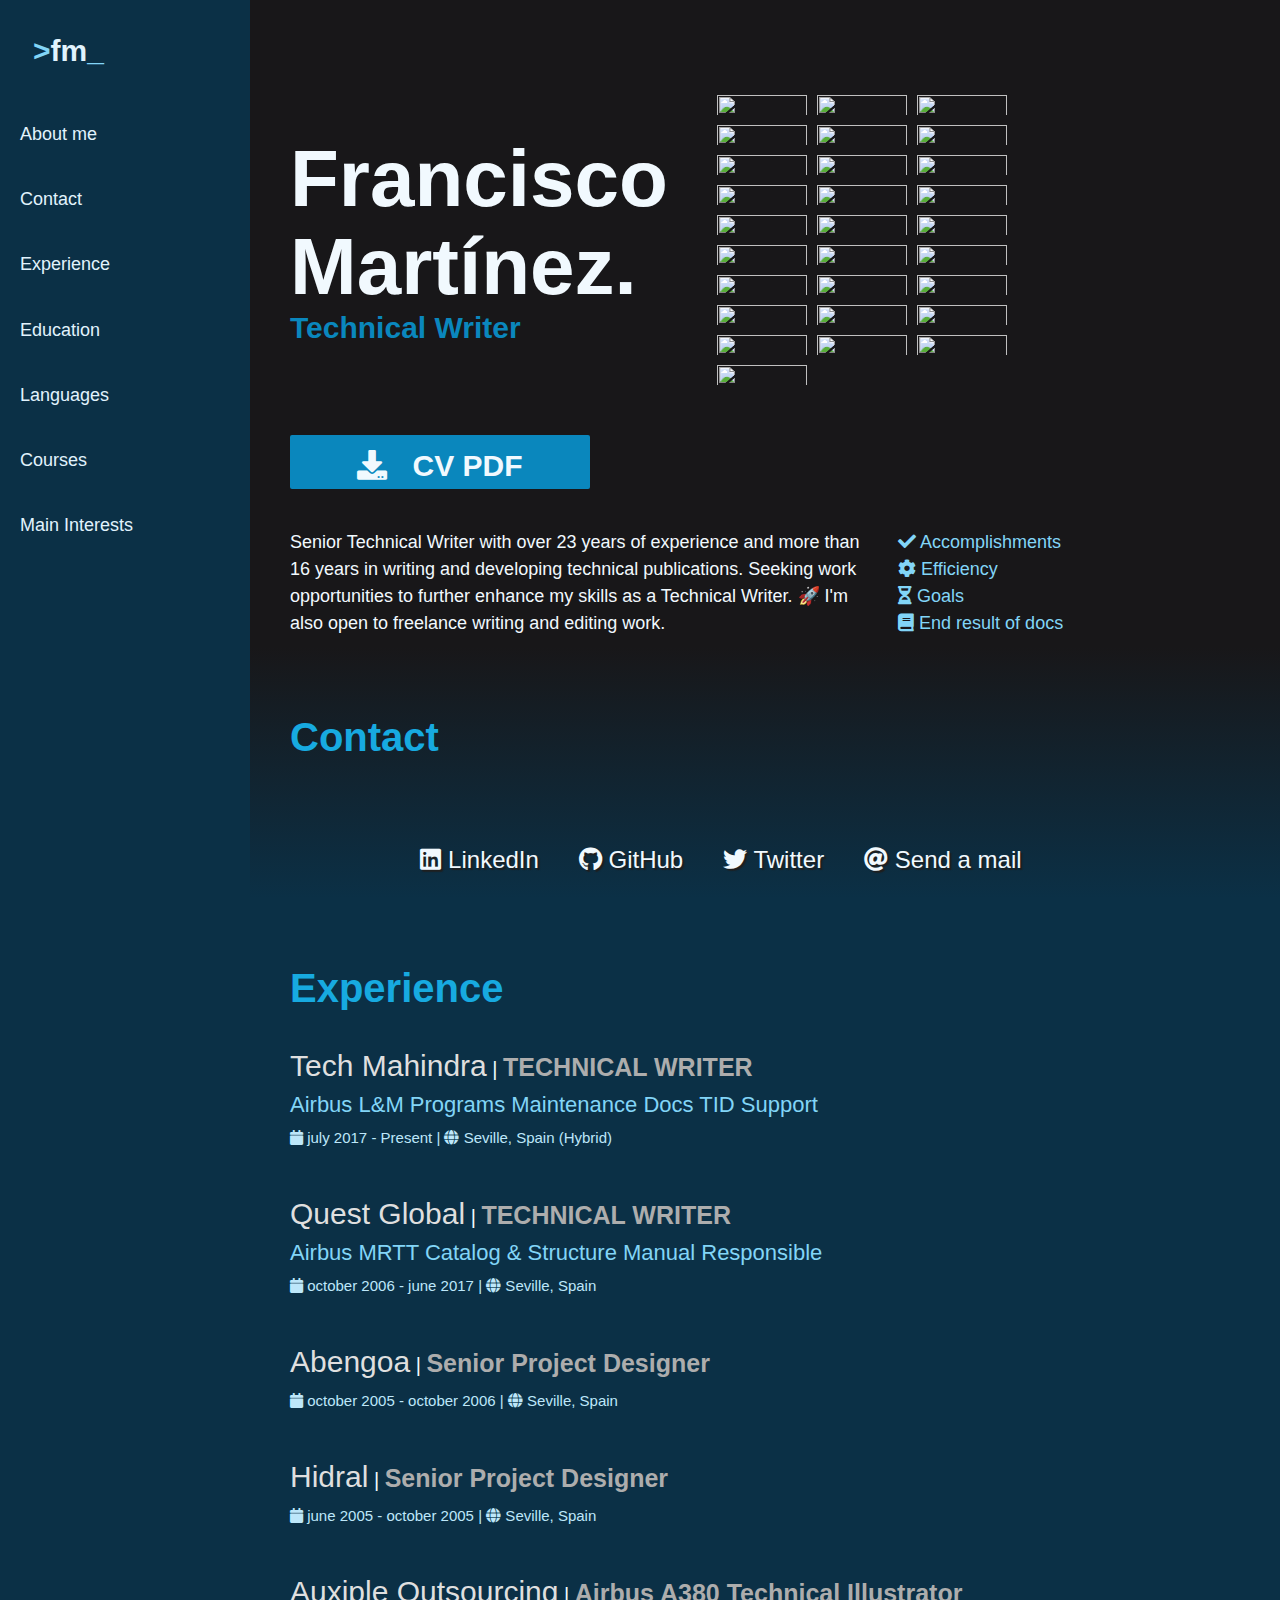
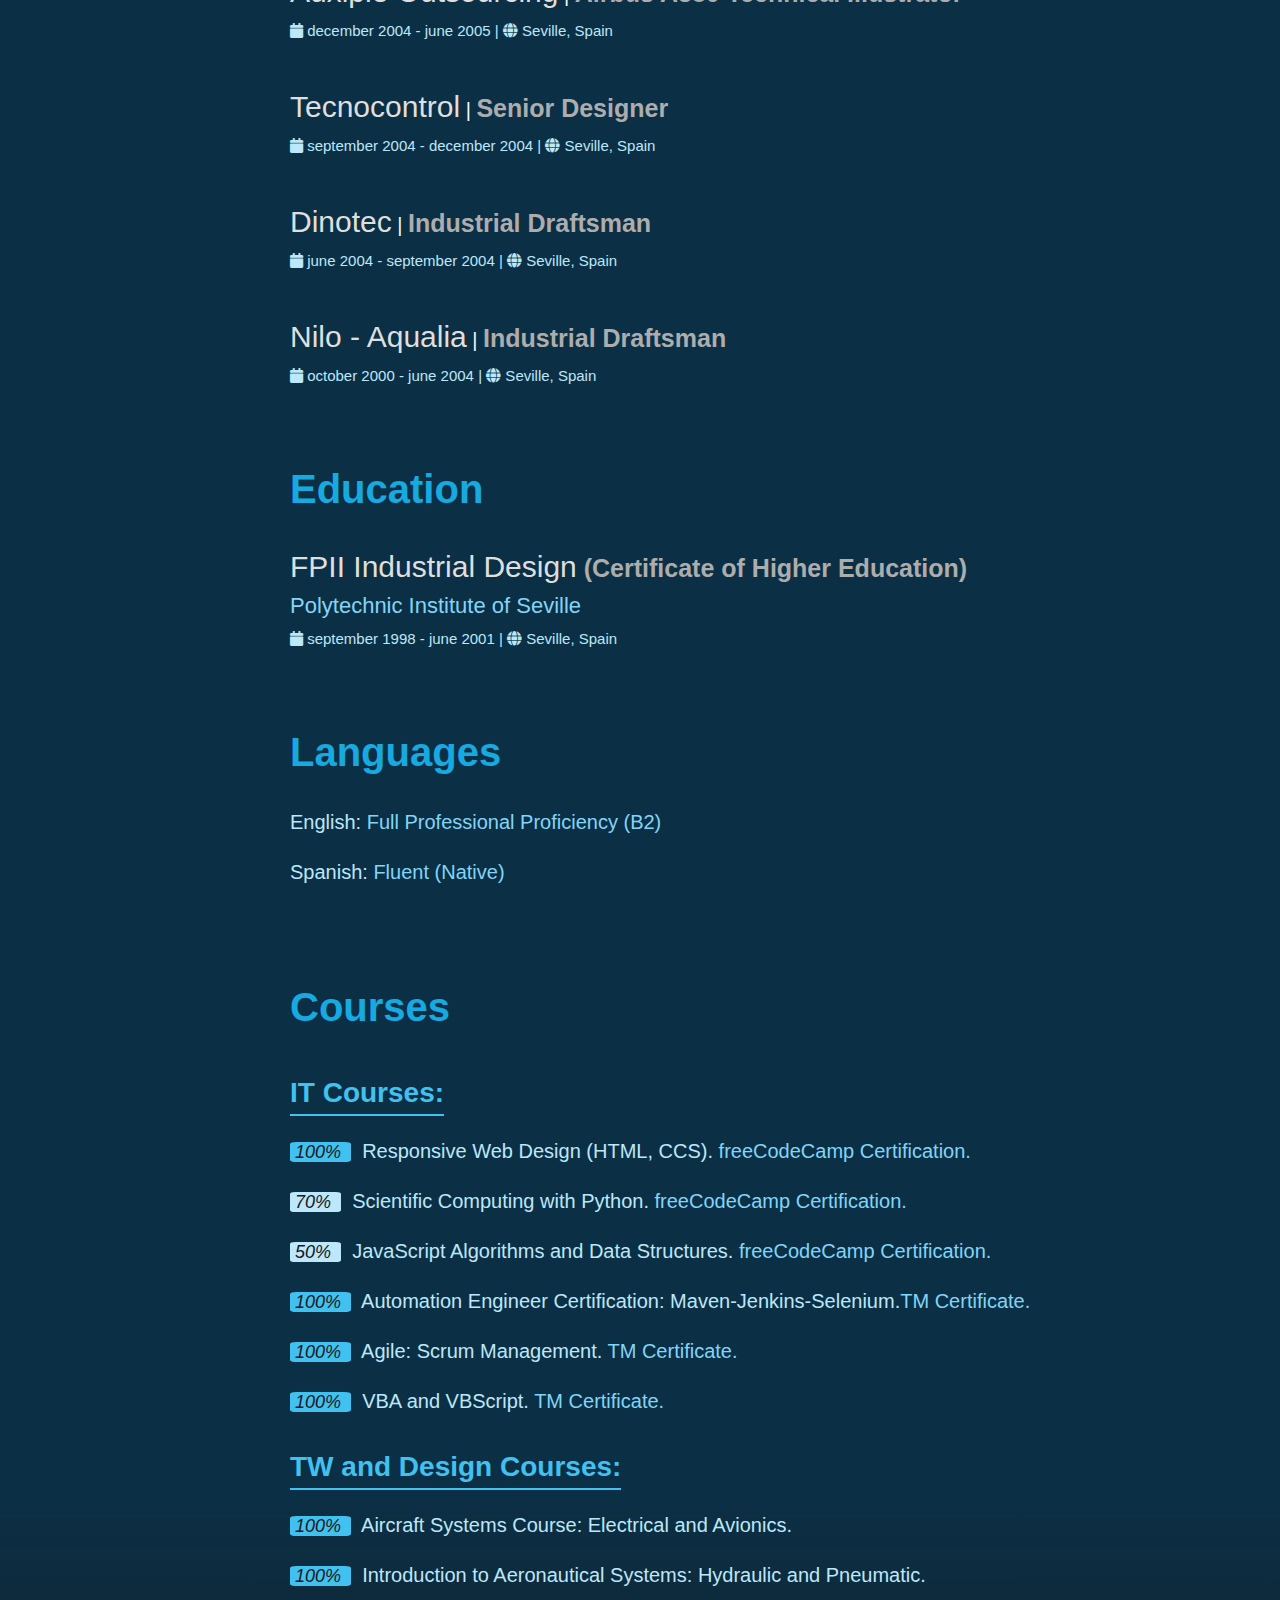
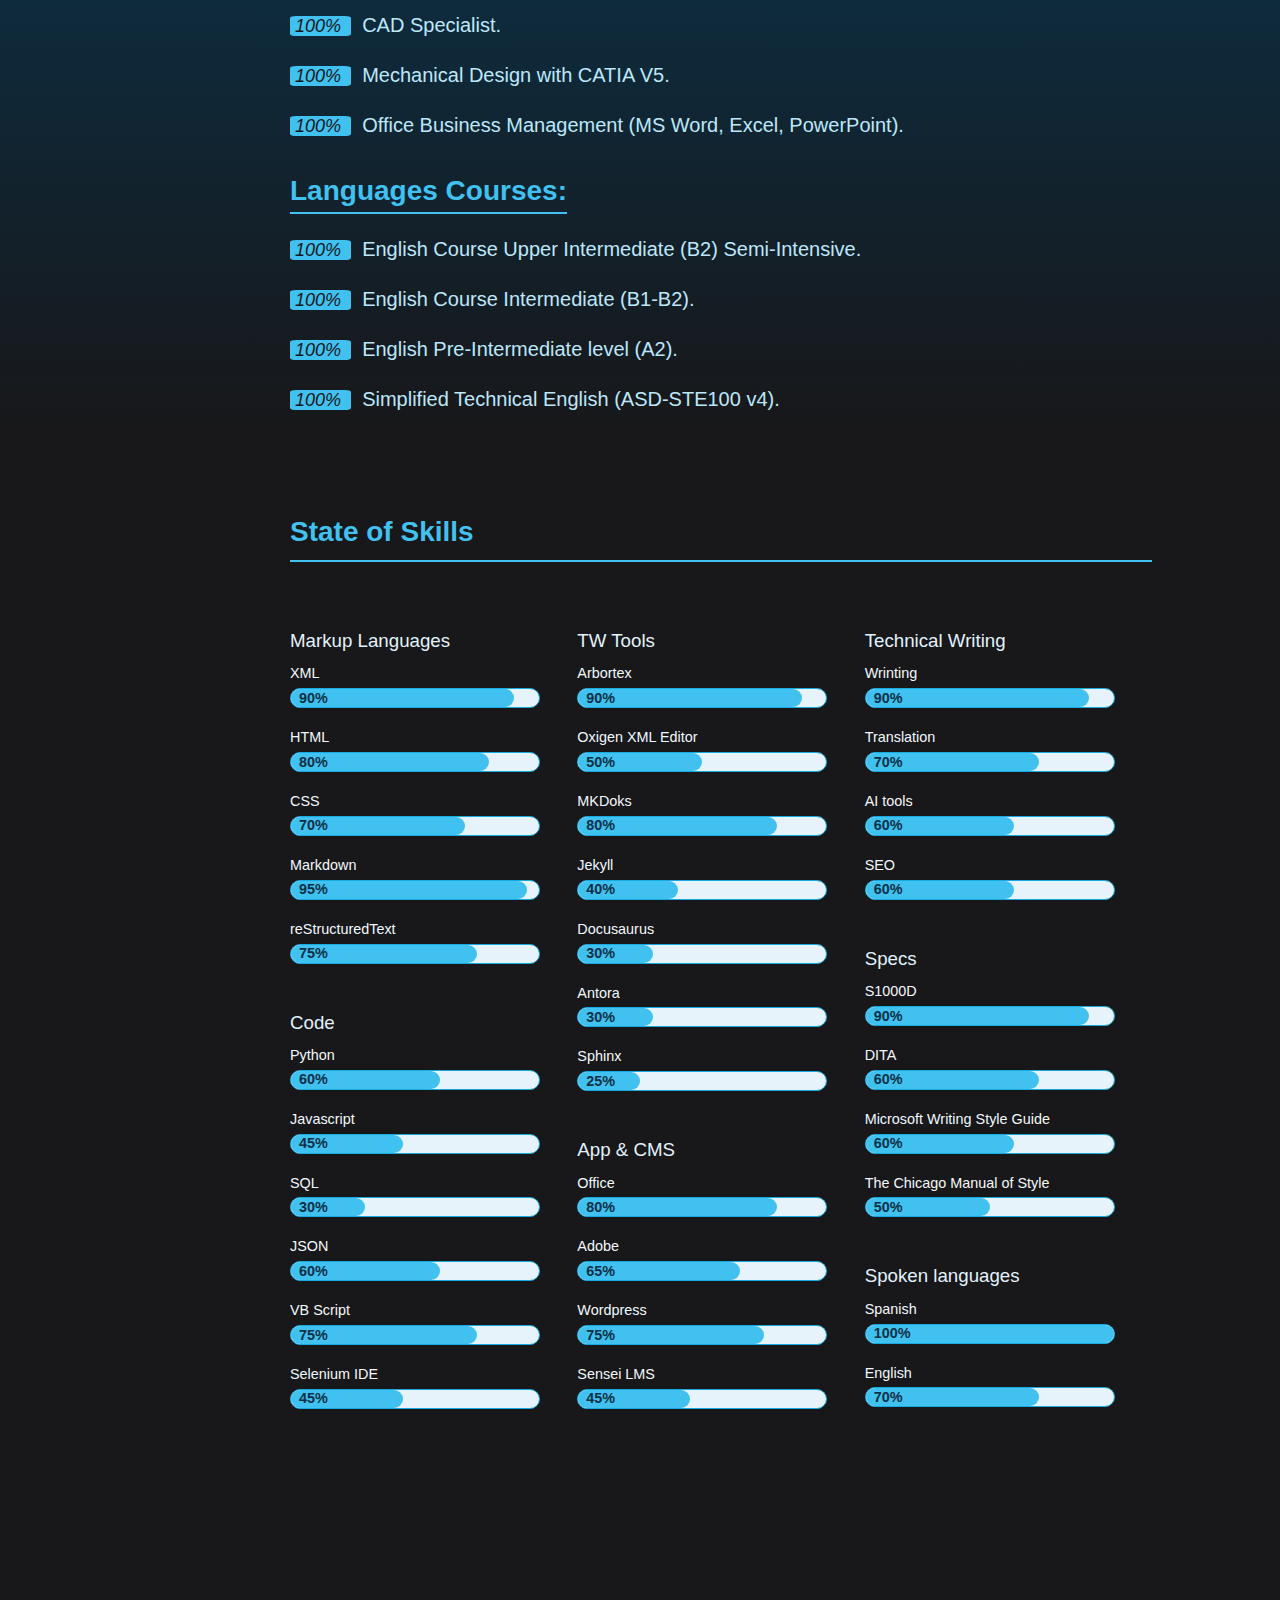
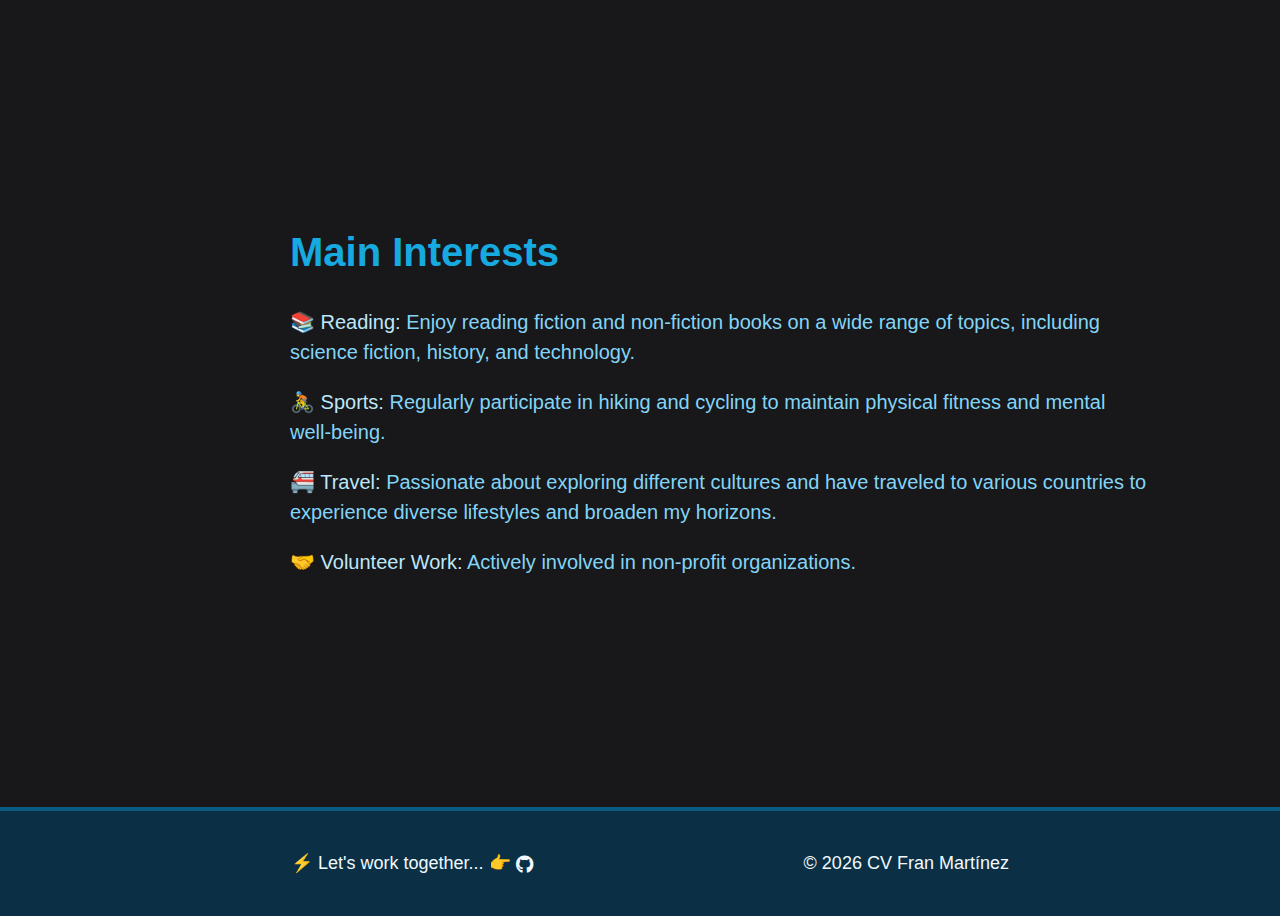
==== commit 69b1bc5c: "Updating-05-11-23" ====
--- a/pages/resume.html
+++ b/pages/resume.html
@@ -104,10 +104,10 @@
     <section id="contact" class="section contact">
       <h2>Contact</h2>
       <div class="contact-links">
-        <a href="https://linkedin.com" target="_blank" class="btn contact-details"><i class="fab fa-linkedin"></i> LinkedIn</a>
+        <a href="https://es.linkedin.com/in/francisco-martinez-almarza" target="_blank" class="btn contact-details"><i class="fab fa-linkedin"></i> LinkedIn</a>
         <a id="profile-link" href="https://github.com/franmaral" target="_blank" class="btn contact-details"><i class="fab fa-github"></i> GitHub</a>
         <a href="https://twitter.com/franmartinez_tw" target="_blank" class="btn contact-details"><i class="fab fa-twitter"></i> Twitter</a>
-        <a href="mailto:example@example.com" class="btn contact-details"><i class="fas fa-at"></i> Send a mail</a>
+        <a href="mailto:proofytech@gmail.com" class="btn contact-details"><i class="fas fa-at"></i> Send a mail</a>
       </div>
     </section>
 
--- a/pages/css/styles.css
+++ b/pages/css/styles.css
@@ -438,7 +438,7 @@
   align-items: center;
   padding: 2rem;
   background: var(--steel-blue-950);
-  border-top: 4px solid var(--steel-blue-600);
+  border-top: 4px solid var(--steel-blue-800);
 }
 
 footer > p {
@@ -455,12 +455,12 @@
 #about a {
   background-color: var(--steel-blue-600);
   color: var(--steel-blue-50);
-  font-size: 2rem;
+  font-size: 3rem;
   font-weight: 600;
   max-width: 300px;
   width: 100%;
-  height: 2em;
-  margin: 5px 0;
+  height: 1.8em;
+  margin: 5px 0 0 0;
   border: 0;
   border-radius: 2px;
   cursor: pointer;
@@ -617,6 +617,7 @@
   }
 
   #navbar {
+    visibility: hidden;
     height: 0%;
   }
 
@@ -718,6 +719,8 @@
   }
 
 }
+
+/* Print Responsive */
 
 @page {
   size: A4;
@@ -761,16 +764,17 @@
   }
 
   h1 {
-    font-size: 7rem;
+    font-size: 6rem;
+    margin-top: 15px;
   }
 
   h1 span {
-    font-size: 6.3rem;
+    font-size: 5.5rem;
   }
 
   h2 {
     font-size: 2.6rem;
-    padding: 5px 0;
+    padding: 4px 0;
     color: var(--steel-blue-800);
   }
 
@@ -786,7 +790,8 @@
   }
 
   .position {
-    color: var(--steel-blue-400)
+    color: var(--steel-blue-400);
+    font-size: 3.4rem;
   }
 
   /* Sections */
@@ -824,7 +829,7 @@
     text-align: center;
     flex-wrap: wrap;
     width: 100%;
-    padding: 2rem 1rem;
+    padding: 2rem 4rem 0 7rem;
   }
 
   .p-1 {
@@ -834,22 +839,23 @@
   }
 
   #about a {
+    visibility: hidden;
     max-width: 0;
     width: 0%;
     height: 0em;
     font-size: 0rem;
-    opacity: 0%;
   }
 
   .about-skills {
     flex-direction: row;
+    justify-content: space-around;
     font-weight: 400;
-    margin-top: 1rem;
+    margin-top: 0;
   }
 
   .abskills {
-    width: 40em;
-    margin: 0 2rem;
+    width: 50em;
+    margin: 0 0 0 9rem;
   }
   
   /* Contact section */
@@ -926,7 +932,7 @@
   }
 
   .job {
-    padding: 0.5rem 0 0 0;
+    padding: 0.8rem 0 0 0;
   }
 
   .company {
@@ -947,8 +953,8 @@
   }
 
   .calendar {
-    font-size: 1.4rem;
-    font-weight: 300;
+    font-size: 1.3rem;
+    font-weight: 400;
     color: var(--steel-blue-700);
 
   .fa {
@@ -978,11 +984,11 @@
   }
 
   #courses > h2 {
-    padding: 15px 0 0 0;
+    padding: 15px 0 5px 0;
   }
 
   .course {
-    padding: 0 0 0.85rem 0;
+    padding: 0 0 0.8rem 0;
   }
 
   .title {
@@ -992,7 +998,7 @@
   }
 
   .courseinfo {
-    font-size: 1.4rem;
+    font-size: 1.5rem;
     font-weight: 400;
     color: var(--steel-blue-800);
   }
@@ -1067,7 +1073,7 @@
 
   .main-interests {
     padding-top: 5px;
-    background-image: linear-gradient(180deg, var(--steel-blue-50) 0%, var(--steel-blue-300) 100%);
+    background-image: linear-gradient(180deg, white 0%, var(--steel-blue-300) 100%);
     color: white;
   }
 
@@ -1077,9 +1083,12 @@
   }
 
   footer {
-    background: var(--steel-blue-800);
+    background: var(--steel-blue-900);
     border-top: 0 solid var(--steel-blue-300);
+    border-bottom: 3px solid var(--steel-blue-900);
     font-size: 1.5em;
     font-weight: 400;
-  }
+    padding: 3rem 2rem 3.9rem 1rem;
+  }
+  
 }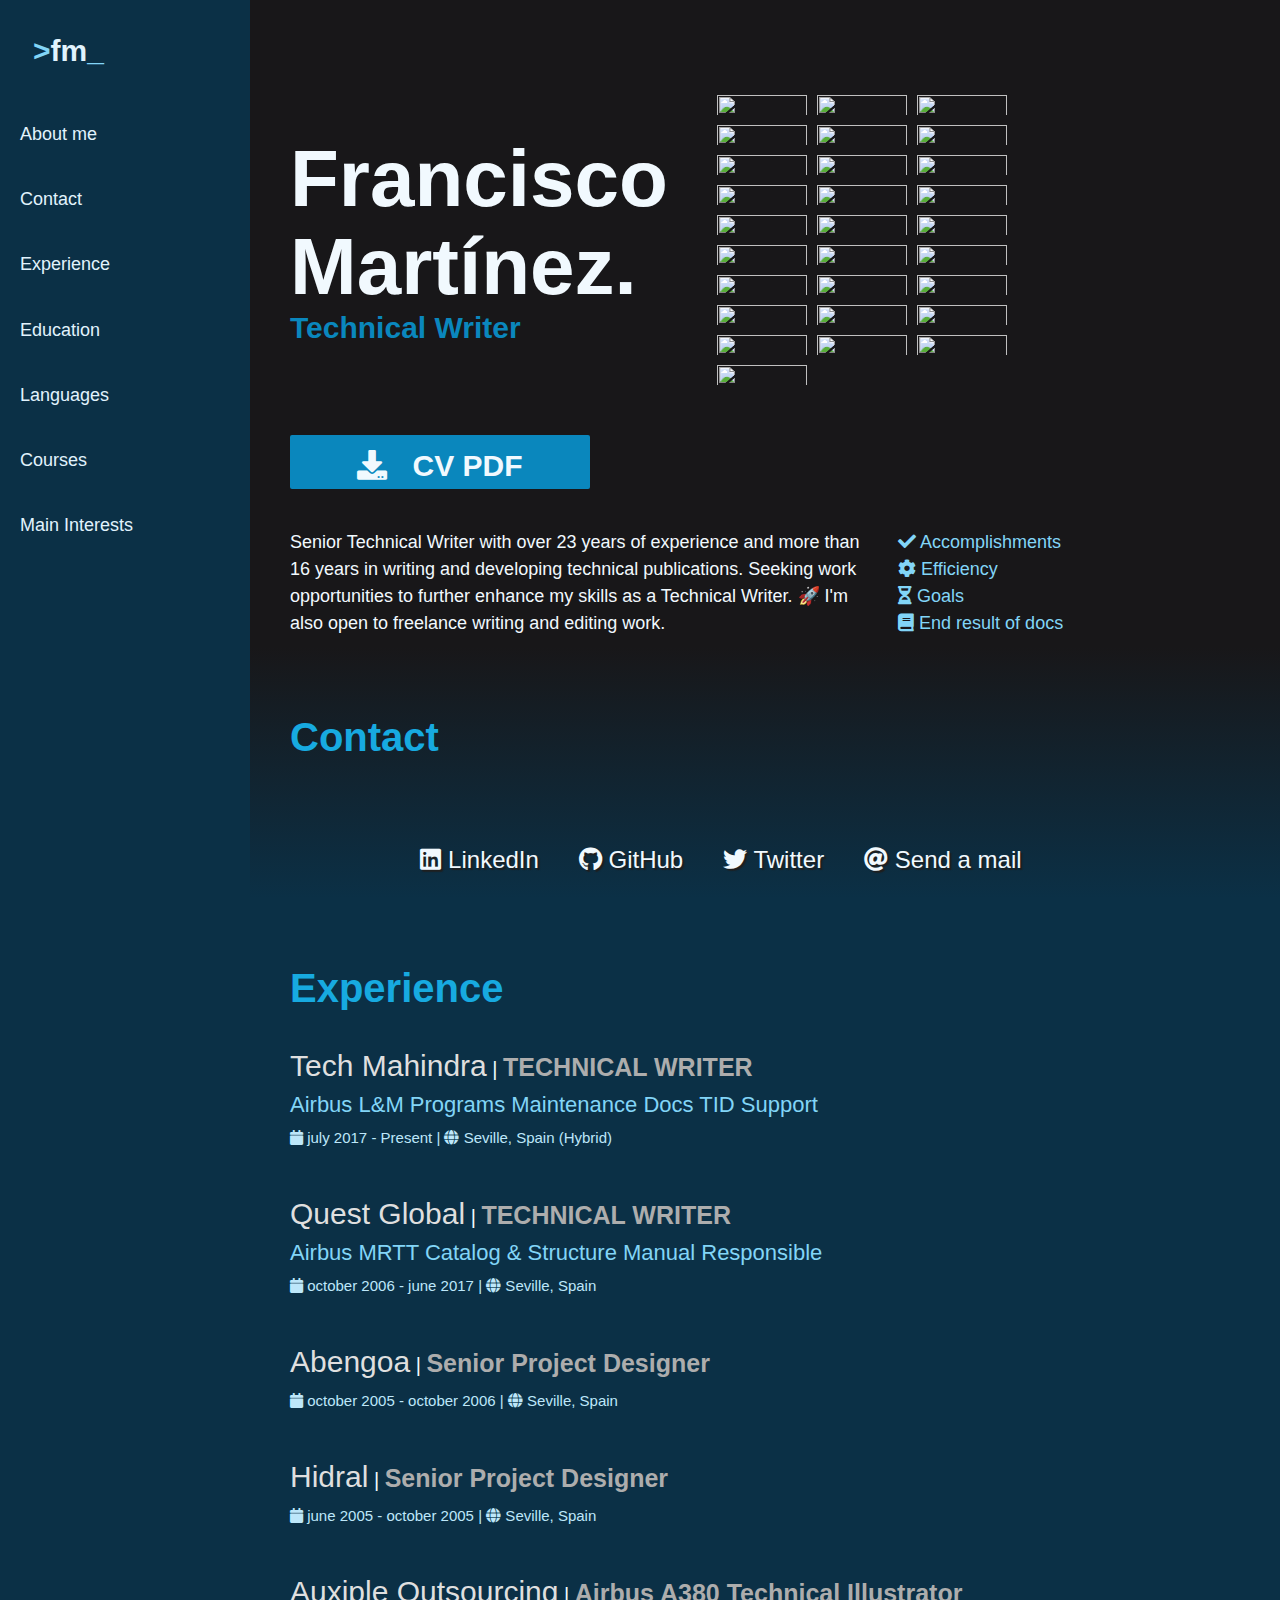
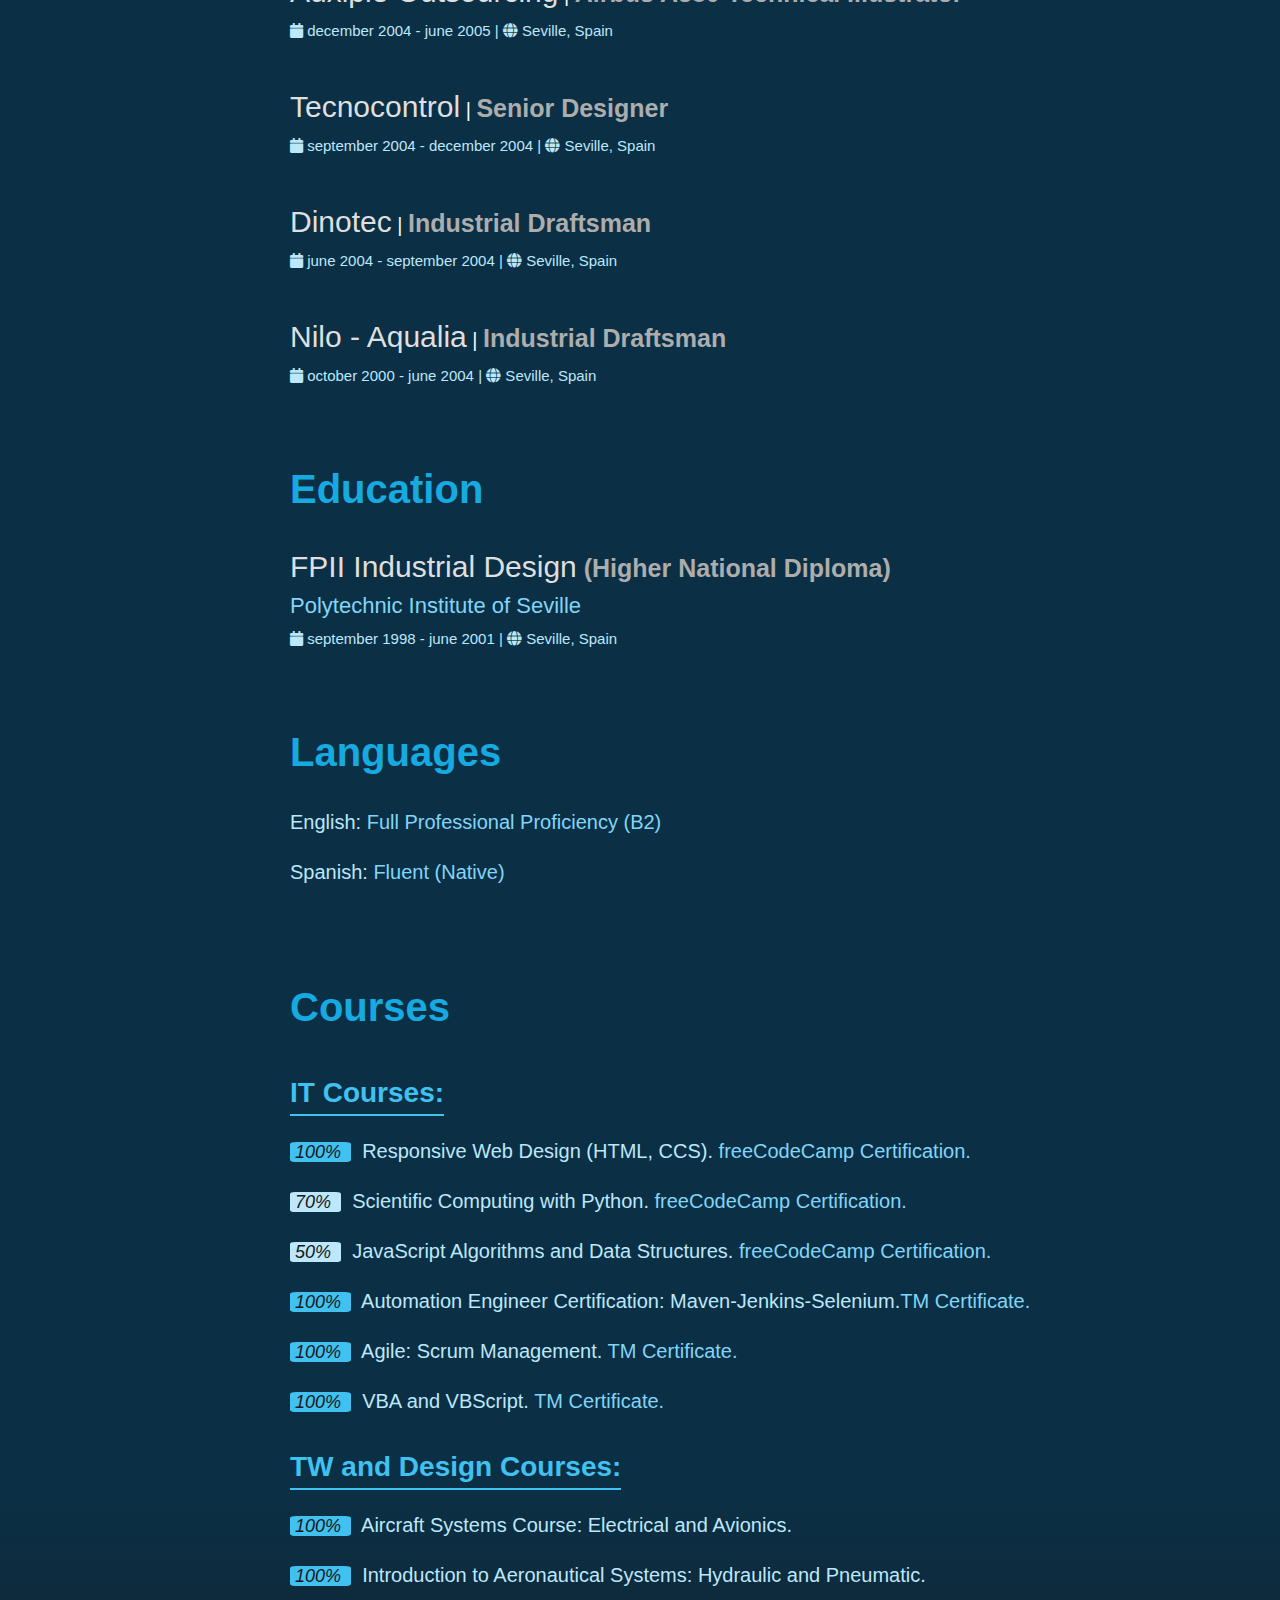
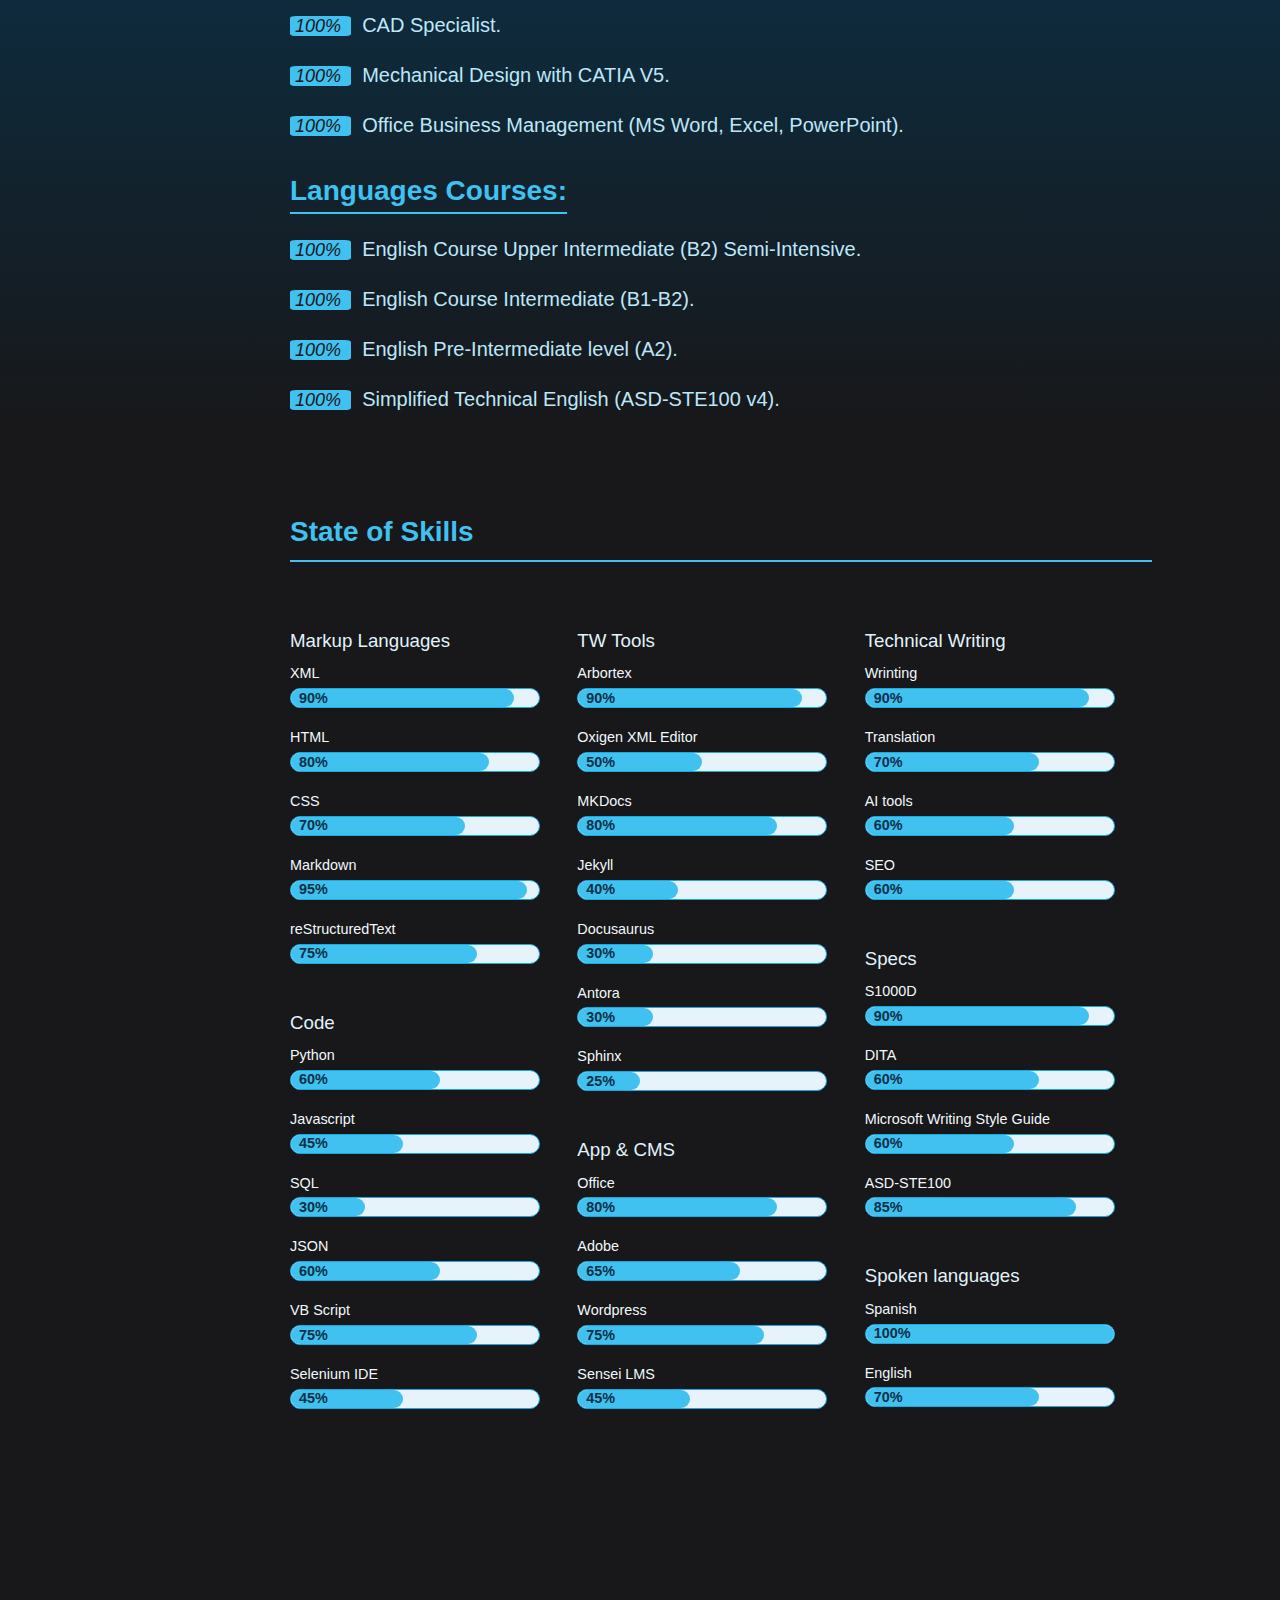
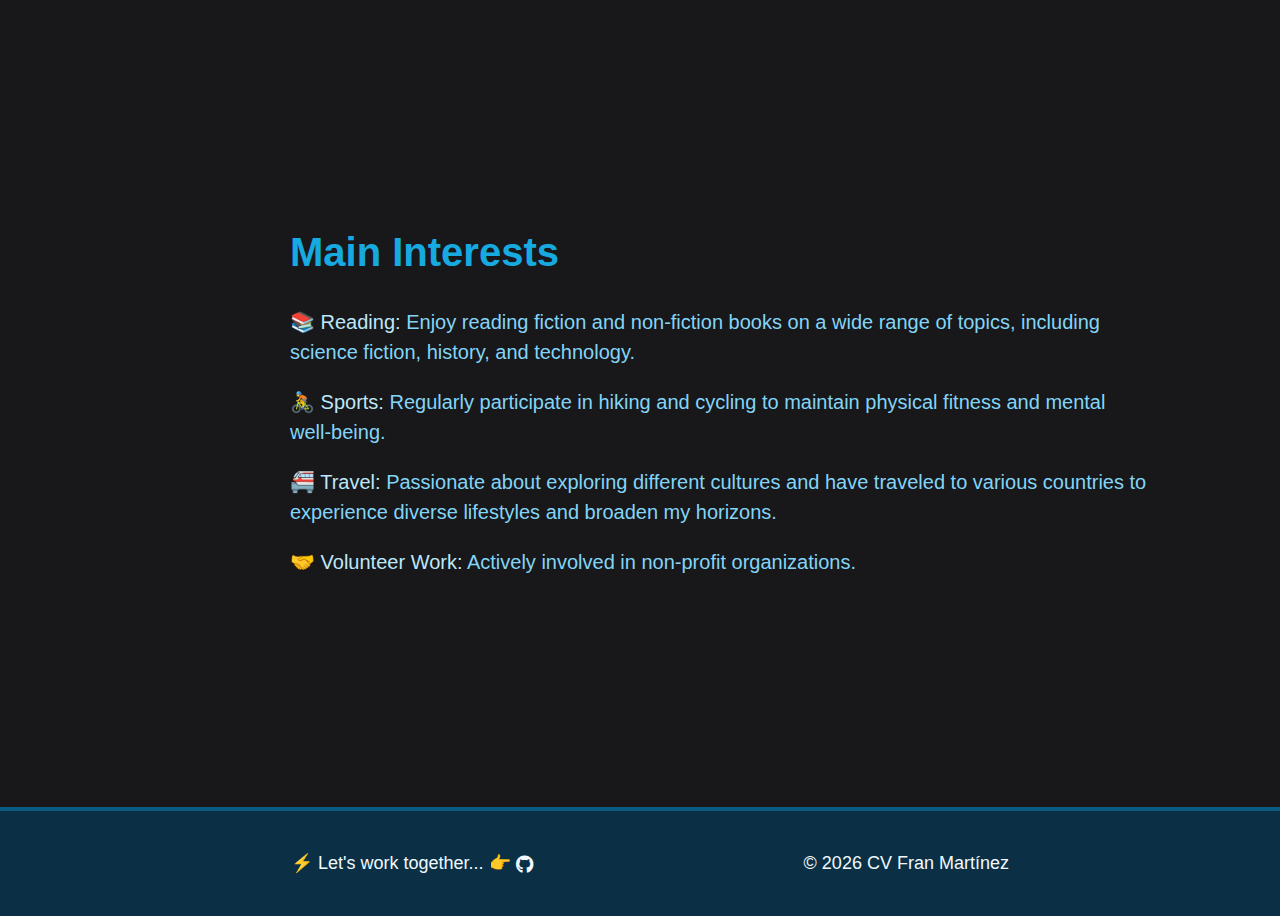
==== commit 4c27c2c3: "Improvements 7-11-23" ====
--- a/pages/resume.html
+++ b/pages/resume.html
@@ -159,7 +159,7 @@
 
         <section id="education" class="section education">
           <h2>Education</h2>
-          <p class="job"><span class="company">FPII Industrial Design</span><span class="position-expert"> (Certificate of Higher Education)</span></p>
+          <p class="job"><span class="company">FPII Industrial Design</span><span class="position-expert"> (Higher National Diploma)</span></p>
           <p><span class="role">Polytechnic Institute of Seville</p>
           <p><span class="calendar"><i class="fa fa-calendar" aria-hidden="true"></i> september 1998 - june 2001 | <i class="fa fa-globe" aria-hidden="true"></i> Seville, Spain</span></p>
         </section>
@@ -342,7 +342,7 @@
         </div>
       </div>
       <div class="progress-block">
-        <p>MKDoks</p>
+        <p>MKDocs</p>
         <div class="progress">
           <div class="progress-bar" style="width:80%;">
               <span class="progress-bar-text">80%</span>
@@ -485,10 +485,10 @@
         </div>
       </div>
       <div class="progress-block">
-        <p>The Chicago Manual of Style</p>
-        <div class="progress">
-          <div class="progress-bar" style="width:50%;">
-              <span class="progress-bar-text">50%</span>
+        <p>ASD-STE100</p>
+        <div class="progress">
+          <div class="progress-bar" style="width:85%;">
+              <span class="progress-bar-text">85%</span>
           </div>
         </div>
       </div>
--- a/pages/css/styles.css
+++ b/pages/css/styles.css
@@ -617,8 +617,32 @@
   }
 
   #navbar {
+    /* visibility: hidden; */
+    height: 7%;
+    display: flex;
+    flex-direction: column;
+    justify-content: space-between;
+    align-items: flex-start;
+    position: fixed;
+    top: 0;
+    left: 0;
+    width: 100%;
+    background: var(--steel-blue-950);
+    box-shadow: 0 2px 0 rgba(0, 0, 0, 0.4);
+    z-index: 10;
+    opacity: 90%;
+  }
+    
+  #navbar ul {
     visibility: hidden;
-    height: 0%;
+  }
+  
+  #navbar li {
+    visibility: hidden;
+  }
+
+  #navbar a {
+    padding: 0;
   }
 
   .section > p {
@@ -653,11 +677,10 @@
   /* button */
 
   #about a {
-    background-color: var(--steel-blue-600);
-    font-size: 2.5rem;
-    font-weight: 700;
+    font-size: 3rem;
+    font-weight: 600;
     height: 60px;
-    padding: 0.4em 0 0 0;
+    padding: 20px 0 0 0;
   }
 
   /* Contact section */
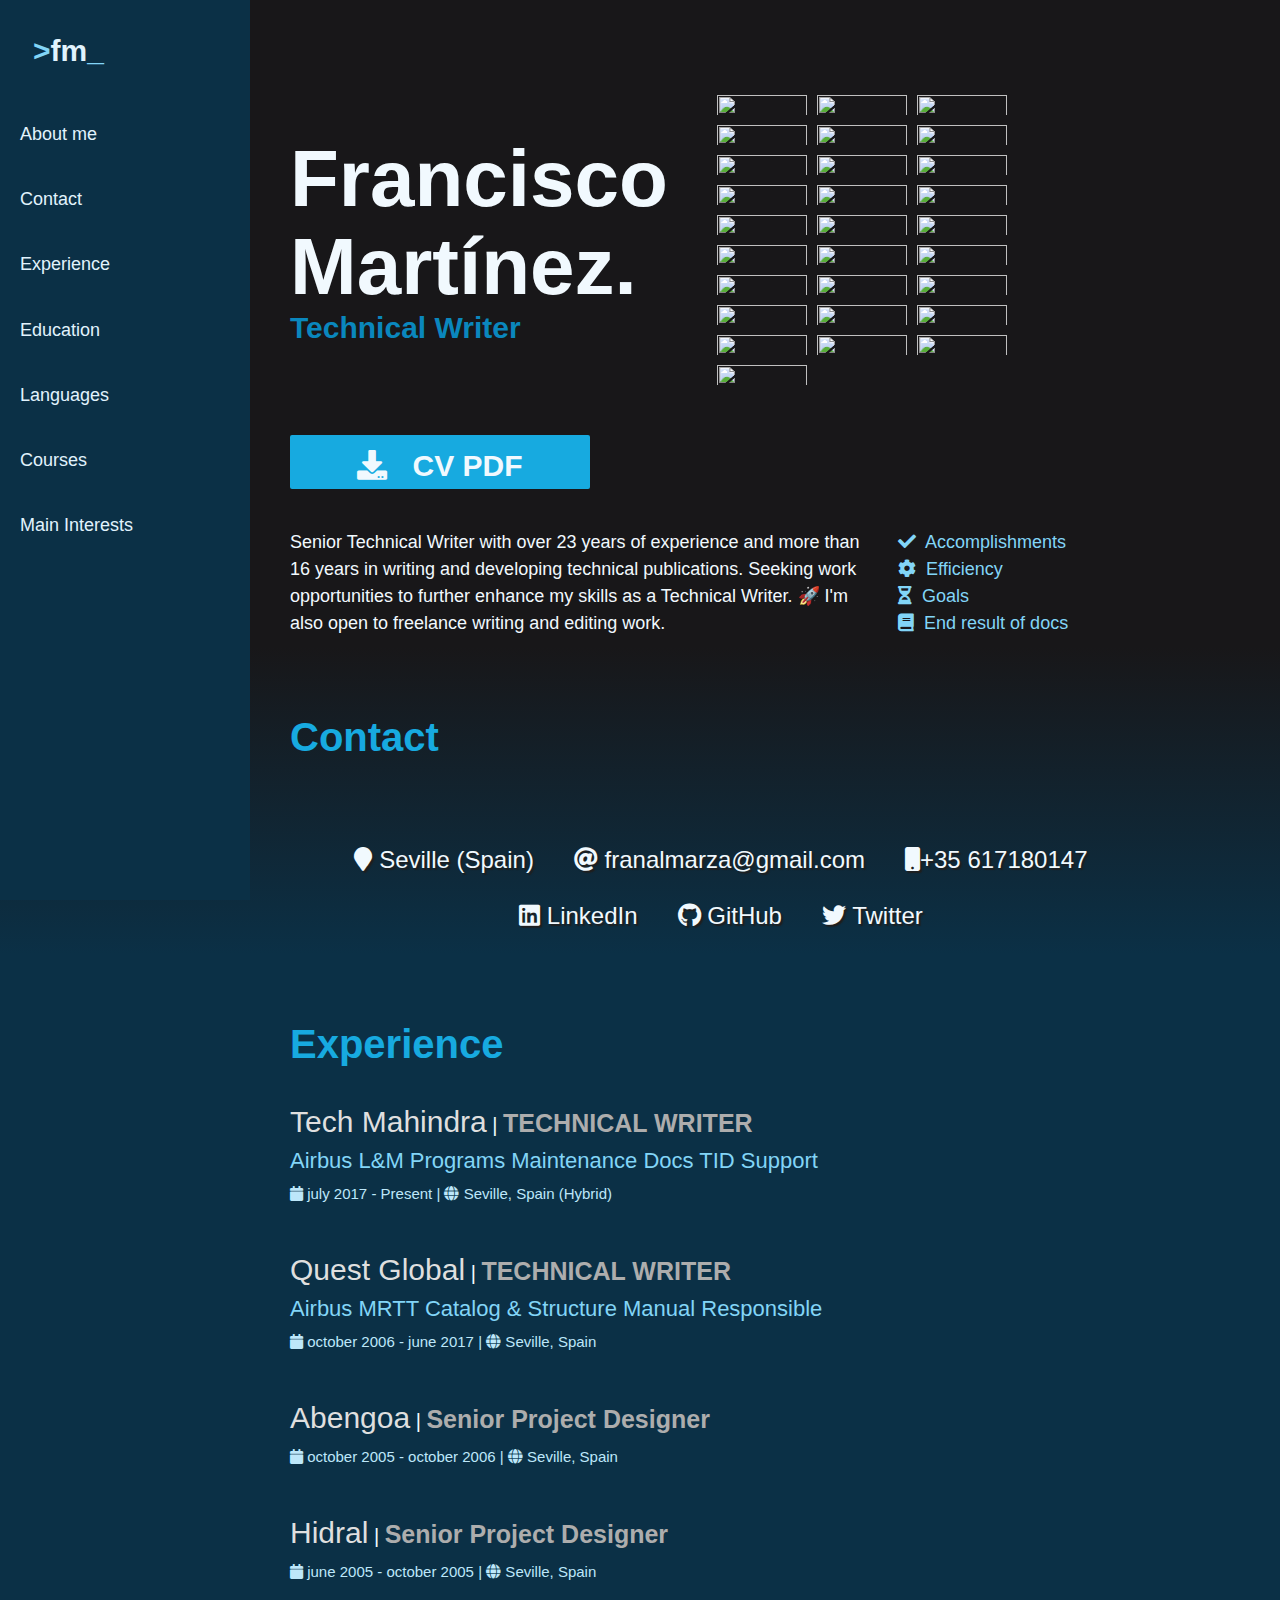
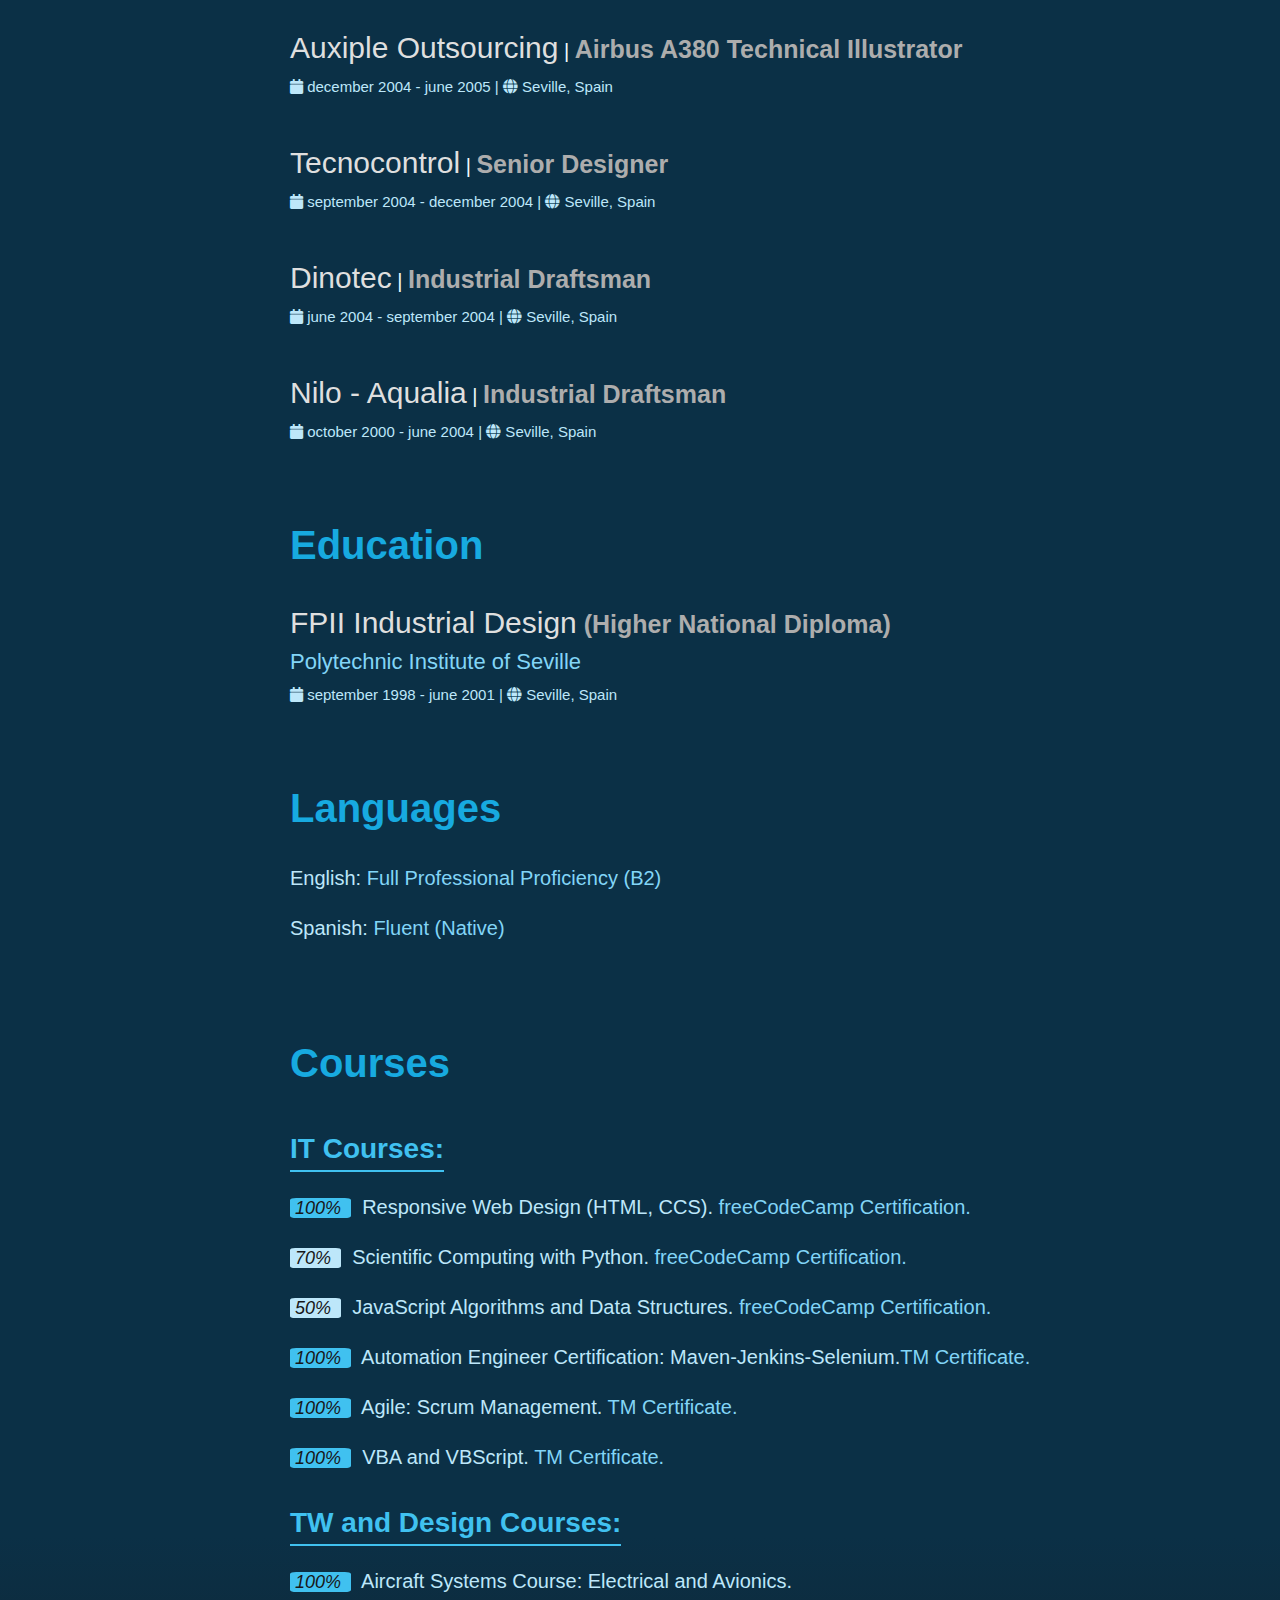
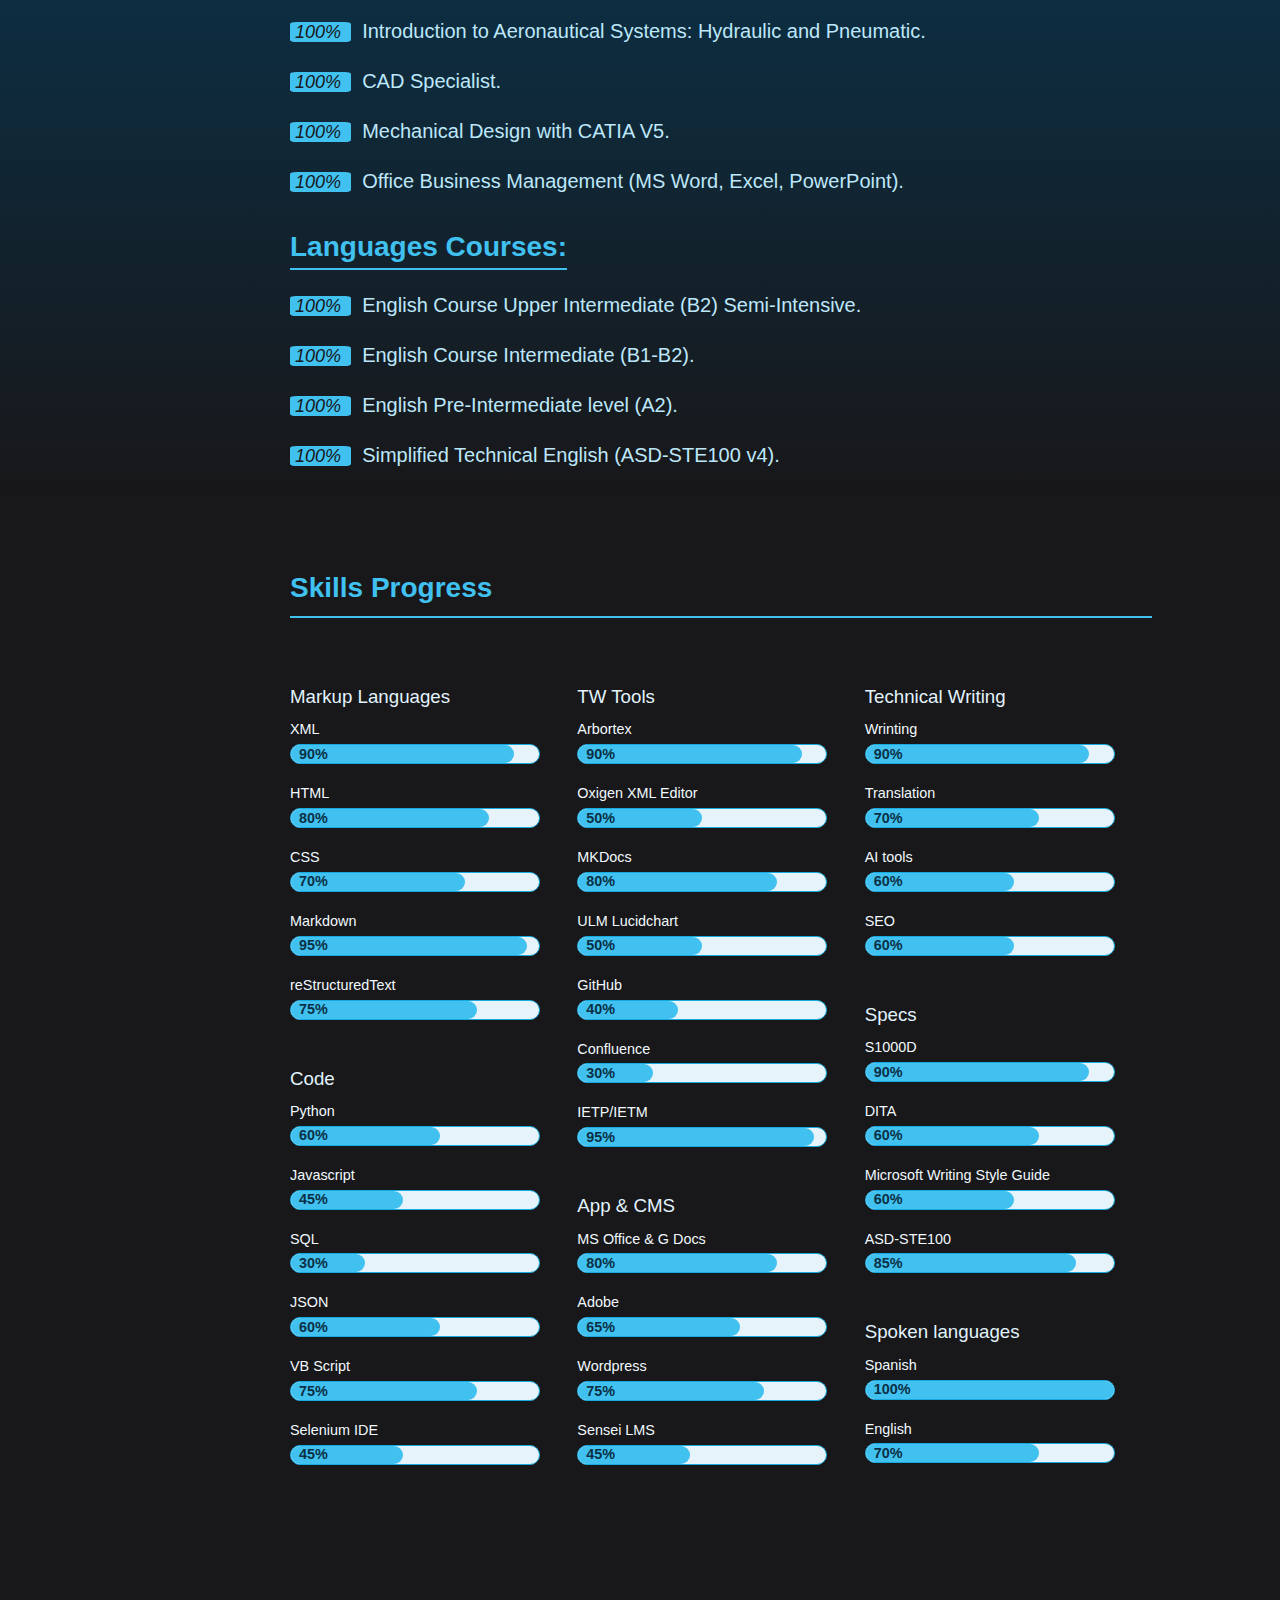
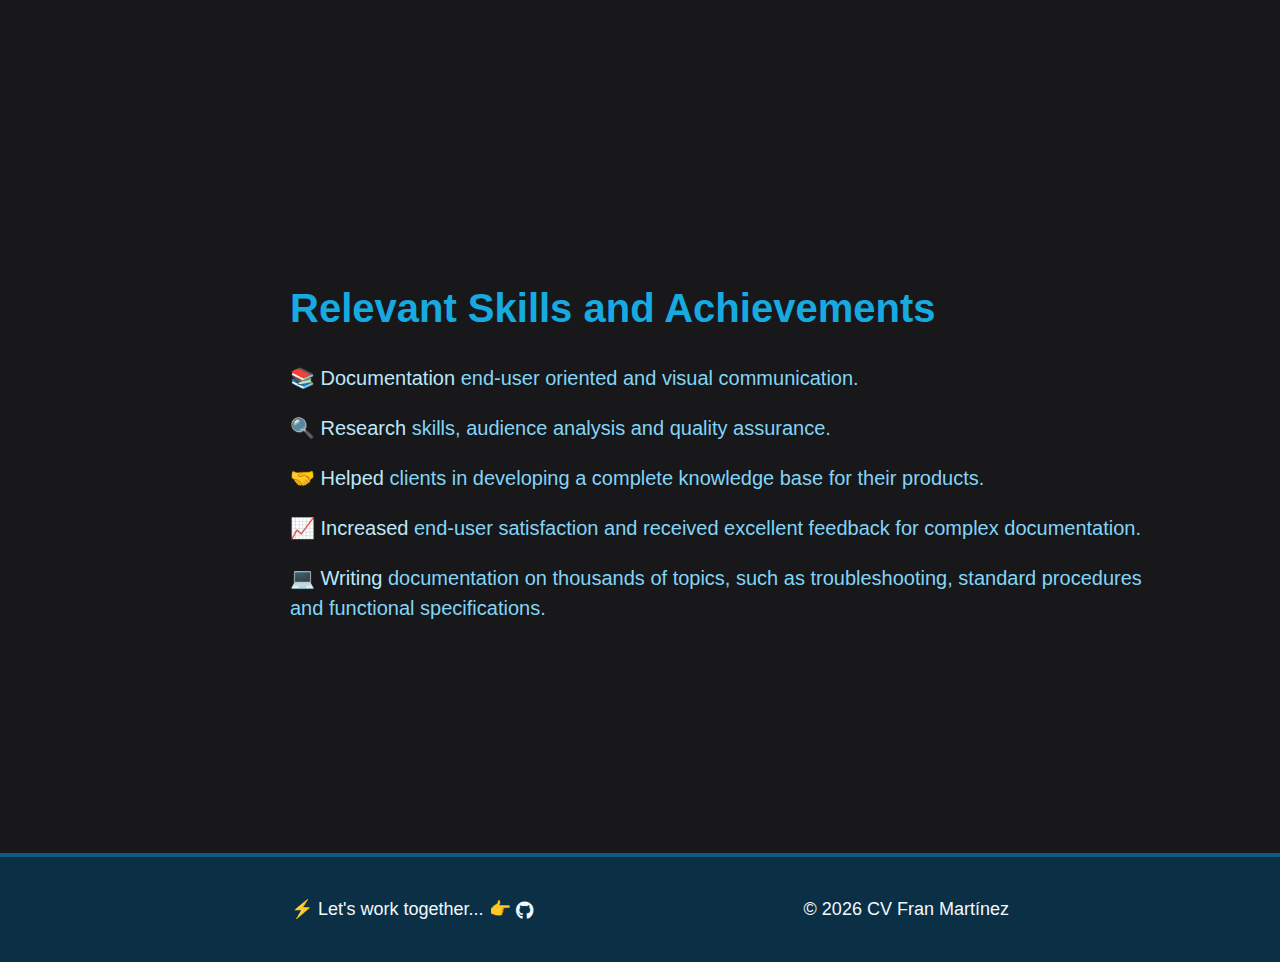
==== commit b3bae3f8: "Updating Resume 09-11-23" ====
--- a/pages/resume.html
+++ b/pages/resume.html
@@ -82,16 +82,16 @@
         🚀 I'm also open to freelance writing and editing work.</p>
         <ul class="abskills">
           <li><span class="abskills-detail">
-            <i class="fa fa-check" aria-hidden="true"> </i>  Accomplishments</span>
+            <i class="fa fa-check" aria-hidden="true"> </i>&nbsp Accomplishments</span>
           </li>
           <li><span class="abskills-detail">
-            <i class="fa fa-cog" aria-hidden="true"> </i>  Efficiency</span>
+            <i class="fa fa-cog" aria-hidden="true"> </i>&nbsp Efficiency</span>
           </li>
           <li><span class="abskills-detail">
-            <i class="fa fa-hourglass-half" aria-hidden="true"> </i>  Goals</span>
+            <i class="fa fa-hourglass-half" aria-hidden="true">  </i>&nbsp Goals</span>
           </li>
           <li><span class="abskills-detail">
-            <i class="fa fa-book" aria-hidden="true"> </i>  End result of docs</span>
+            <i class="fa fa-book" aria-hidden="true"> </i>&nbsp End result of docs</span>
           </li>
         </ul>
       </div>
@@ -104,10 +104,12 @@
     <section id="contact" class="section contact">
       <h2>Contact</h2>
       <div class="contact-links">
+        <a href="https://maps.app.goo.gl/7PTixTcT2X1mnbM48" target="_blank" class="btn contact-details"><i class="fa fa-map-marker" aria-hidden="true"></i> Seville (Spain)</a>
+        <a href="mailto:franalmarza@gmail.com" class="btn contact-details"><i class="fas fa-at"></i> franalmarza@gmail.com</a>
+<a href="tel:+35617180147"  class="btn contact-details"><i class="fa fa-mobile" aria-hidden="true"></i>+35 617180147</a>
         <a href="https://es.linkedin.com/in/francisco-martinez-almarza" target="_blank" class="btn contact-details"><i class="fab fa-linkedin"></i> LinkedIn</a>
         <a id="profile-link" href="https://github.com/franmaral" target="_blank" class="btn contact-details"><i class="fab fa-github"></i> GitHub</a>
         <a href="https://twitter.com/franmartinez_tw" target="_blank" class="btn contact-details"><i class="fab fa-twitter"></i> Twitter</a>
-        <a href="mailto:proofytech@gmail.com" class="btn contact-details"><i class="fas fa-at"></i> Send a mail</a>
       </div>
     </section>
 
@@ -216,7 +218,7 @@
 <!-- START SKILLS SECTION -->
 
 <section id="myskills" class="myskills">
-  <h3>State of Skills</h3>
+  <h3>Skills Progress</h3>
   <div id="skills" class="skills">
 
     <div class="progress-section_1">
@@ -319,8 +321,6 @@
       </div>
     </div>
 
-
-
       <!-- TW Tools -->
 
     <div class="progress-section_2">
@@ -350,7 +350,15 @@
         </div>
       </div>
       <div class="progress-block">
-        <p>Jekyll</p>
+        <p>ULM Lucidchart</p>
+        <div class="progress">
+          <div class="progress-bar" style="width:50%;">
+              <span class="progress-bar-text">50%</span>
+          </div>
+        </div>
+      </div>
+      <div class="progress-block">
+        <p>GitHub</p>
         <div class="progress">
           <div class="progress-bar" style="width:40%;">
               <span class="progress-bar-text">40%</span>
@@ -358,7 +366,7 @@
         </div>
       </div>
       <div class="progress-block">
-        <p>Docusaurus</p>
+        <p>Confluence</p>
         <div class="progress">
           <div class="progress-bar" style="width:30%;">
               <span class="progress-bar-text">30%</span>
@@ -366,18 +374,10 @@
         </div>
       </div>
       <div class="progress-block">
-        <p>Antora</p>
-        <div class="progress">
-          <div class="progress-bar" style="width:30%;">
-              <span class="progress-bar-text">30%</span>
-          </div>
-        </div>
-      </div>
-      <div class="progress-block">
-        <p>Sphinx</p>
-        <div class="progress">
-          <div class="progress-bar" style="width:25%;">
-              <span class="progress-bar-text">25%</span>
+        <p>IETP/IETM</p>
+        <div class="progress">
+          <div class="progress-bar" style="width:95%;">
+              <span class="progress-bar-text">95%</span>
           </div>
         </div>
       </div>
@@ -386,7 +386,7 @@
 
       <p class="titlemargin"><span class="titleskills">App & CMS</span></p>
       <div class="progress-block">
-        <p>Office</p>
+        <p>MS Office & G Docs</p>
         <div class="progress">
           <div class="progress-bar" style="width:80%;">
               <span class="progress-bar-text">80%</span>
@@ -523,14 +523,16 @@
     <!-- START MAIN INTEREST SECTION -->
 
     <section id="main-interests" class="section main-interests">
-      <h2>Main Interests</h2>
-      <p class="course"><span class="title">📚 Reading:</span><span class="courseinfo"> Enjoy reading fiction and non-fiction books on a wide range of topics, including science fiction, history, and technology.</span></p>
+      <h2>Relevant Skills and Achievements</h2>
+      <p class="course"><span class="title">📚 Documentation</span><span class="courseinfo"> end-user oriented and visual communication.</span></p>
       <p>
-      <p class="course"><span class="title">🚴 Sports:</span><span class="courseinfo"> Regularly participate in hiking and cycling to maintain physical fitness and mental well-being.</span></p>
+      <p class="course"><span class="title">🔍 Research</span><span class="courseinfo"> skills, audience analysis and quality assurance.</span></p>
       <p>
-      <p class="course"><span class="title">🚝 Travel:</span><span class="courseinfo"> Passionate about exploring different cultures and have traveled to various countries to experience diverse lifestyles and broaden my horizons.</span></p>
+      <p class="course"><span class="title">🤝 Helped</span><span class="courseinfo"> clients in developing a complete knowledge base for their products.</span></p>
       <p>
-      <p class="course"><span class="title">🤝 Volunteer Work:</span><span class="courseinfo"> Actively involved in non-profit organizations.</span></p>
+      <p class="course"><span class="title">📈 Increased</span><span class="courseinfo"> end-user satisfaction and received excellent feedback for complex documentation.</span></p>
+      <p>
+      <p class="course"><span class="title">💻 Writing</span><span class="courseinfo"> documentation on thousands of topics, such as troubleshooting, standard procedures and functional specifications.</span></p>
       <p>
     </section>
 
--- a/pages/css/styles.css
+++ b/pages/css/styles.css
@@ -453,7 +453,7 @@
 /* button */
 
 #about a {
-  background-color: var(--steel-blue-600);
+  background-color: var(--steel-blue-500);
   color: var(--steel-blue-50);
   font-size: 3rem;
   font-weight: 600;
@@ -680,7 +680,7 @@
     font-size: 3rem;
     font-weight: 600;
     height: 60px;
-    padding: 20px 0 0 0;
+    padding: 15px 0 0 0;
   }
 
   /* Contact section */
@@ -803,7 +803,7 @@
 
   h3 {
     font-size: 2rem;
-    margin: 5px 0;
+    margin: 0 0;
     color: var(--steel-blue-700);
   }
 
@@ -908,7 +908,7 @@
   }
 
   .contact-details {
-    font-size: 2rem;
+    font-size: 1.4rem;
     text-shadow: 0 0 0 #1f1f1f;
   }
 
@@ -979,11 +979,12 @@
     font-size: 1.3rem;
     font-weight: 400;
     color: var(--steel-blue-700);
+  }
 
   .fa {
     color: var(--steel-blue-300);
   }
-}
+
 
 /* education section */
 
@@ -1060,13 +1061,13 @@
     width: 180px;
     border: 1px solid var(--steel-blue-700);
     background-color: #e6f3fa;
-    border-radius: 6px;
+    border-radius: 7px;
     margin-bottom: 10px;
   }
 
   .progress-bar {
     background: var(--steel-blue-500);
-    border-radius: 10px;
+    border-radius: 6px;
   }
 
   .titlemargin {
@@ -1100,9 +1101,16 @@
     color: white;
   }
 
+  .main-interests > p:first-of-type {
+    padding-top: 10px;
+  }
+
   .main-interests > p:last-of-type {
     padding-bottom: 5px;
-
+  }
+
+  .main-interests > p {
+    padding-left: 30px;
   }
 
   footer {
@@ -1111,7 +1119,6 @@
     border-bottom: 3px solid var(--steel-blue-900);
     font-size: 1.5em;
     font-weight: 400;
-    padding: 3rem 2rem 3.9rem 1rem;
-  }
-  
-}+    padding: 2.5rem 2rem 3.6rem 1rem;
+  }
+} 
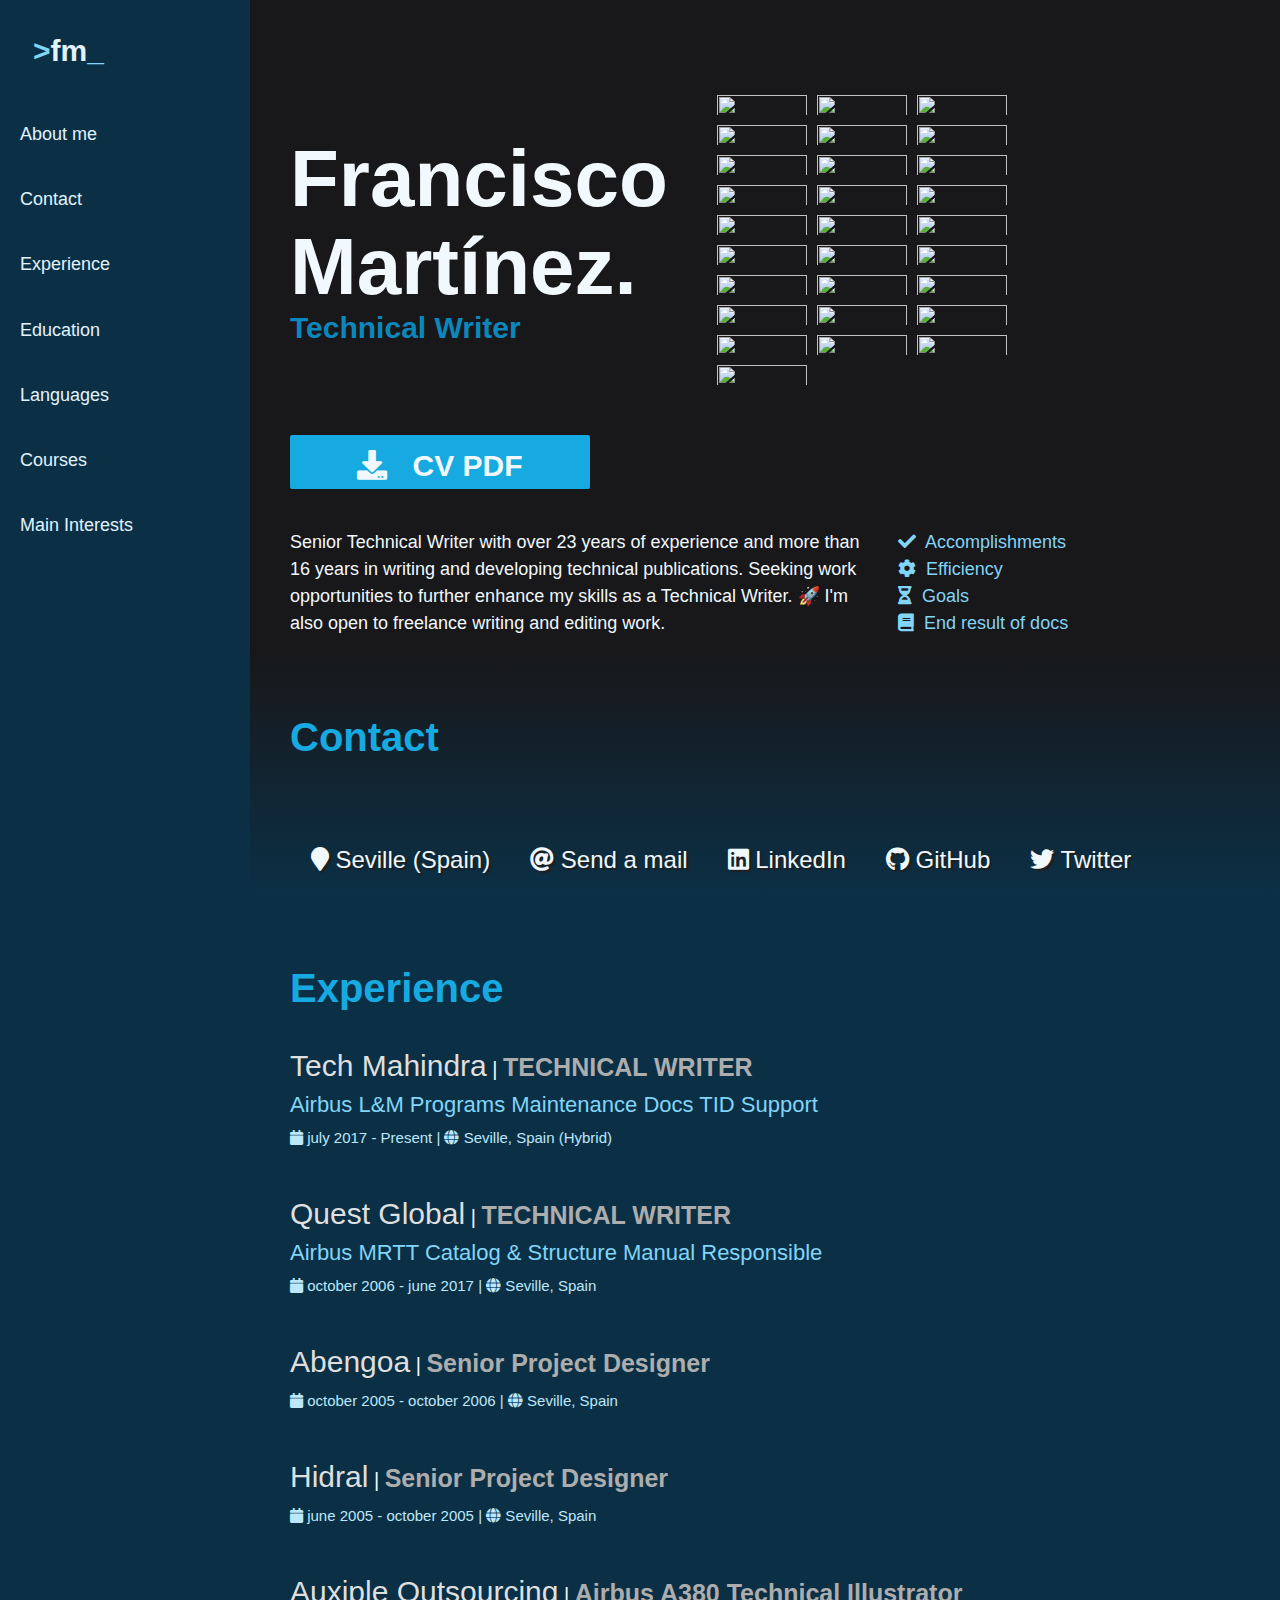
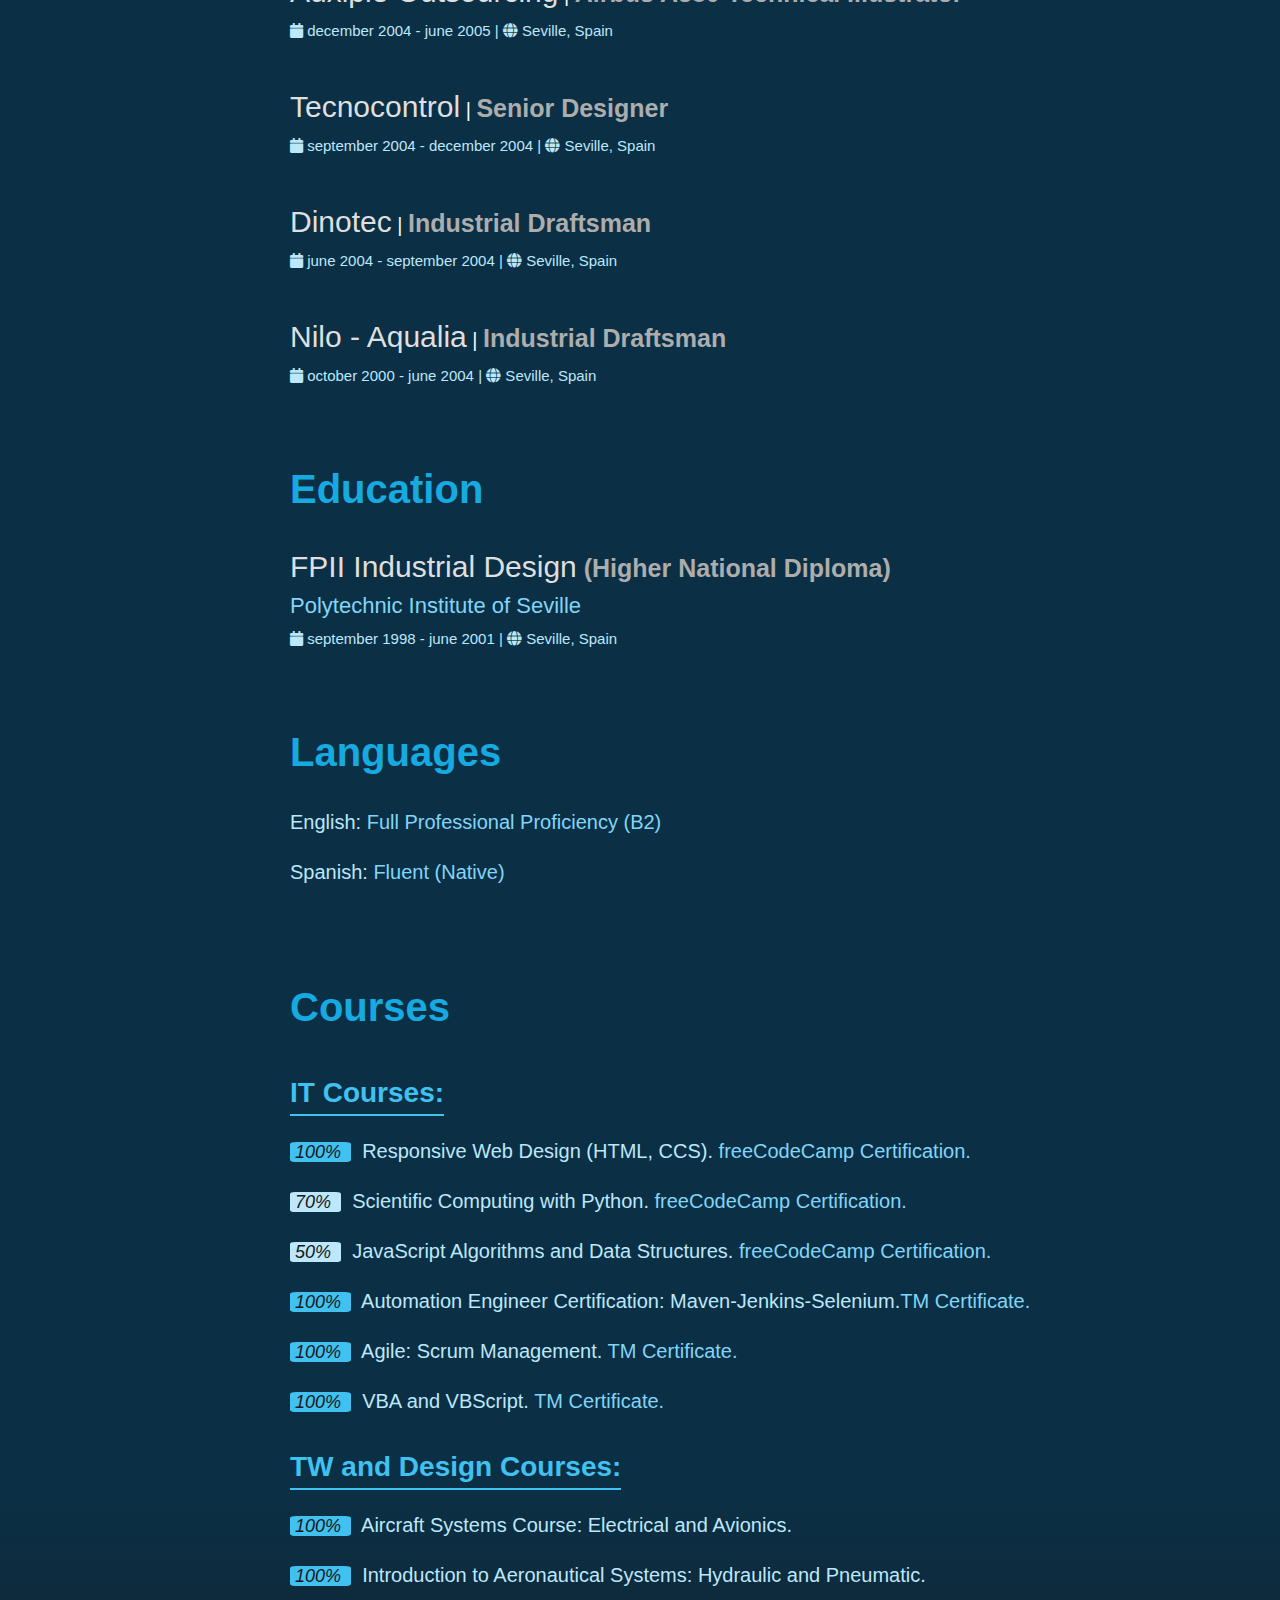
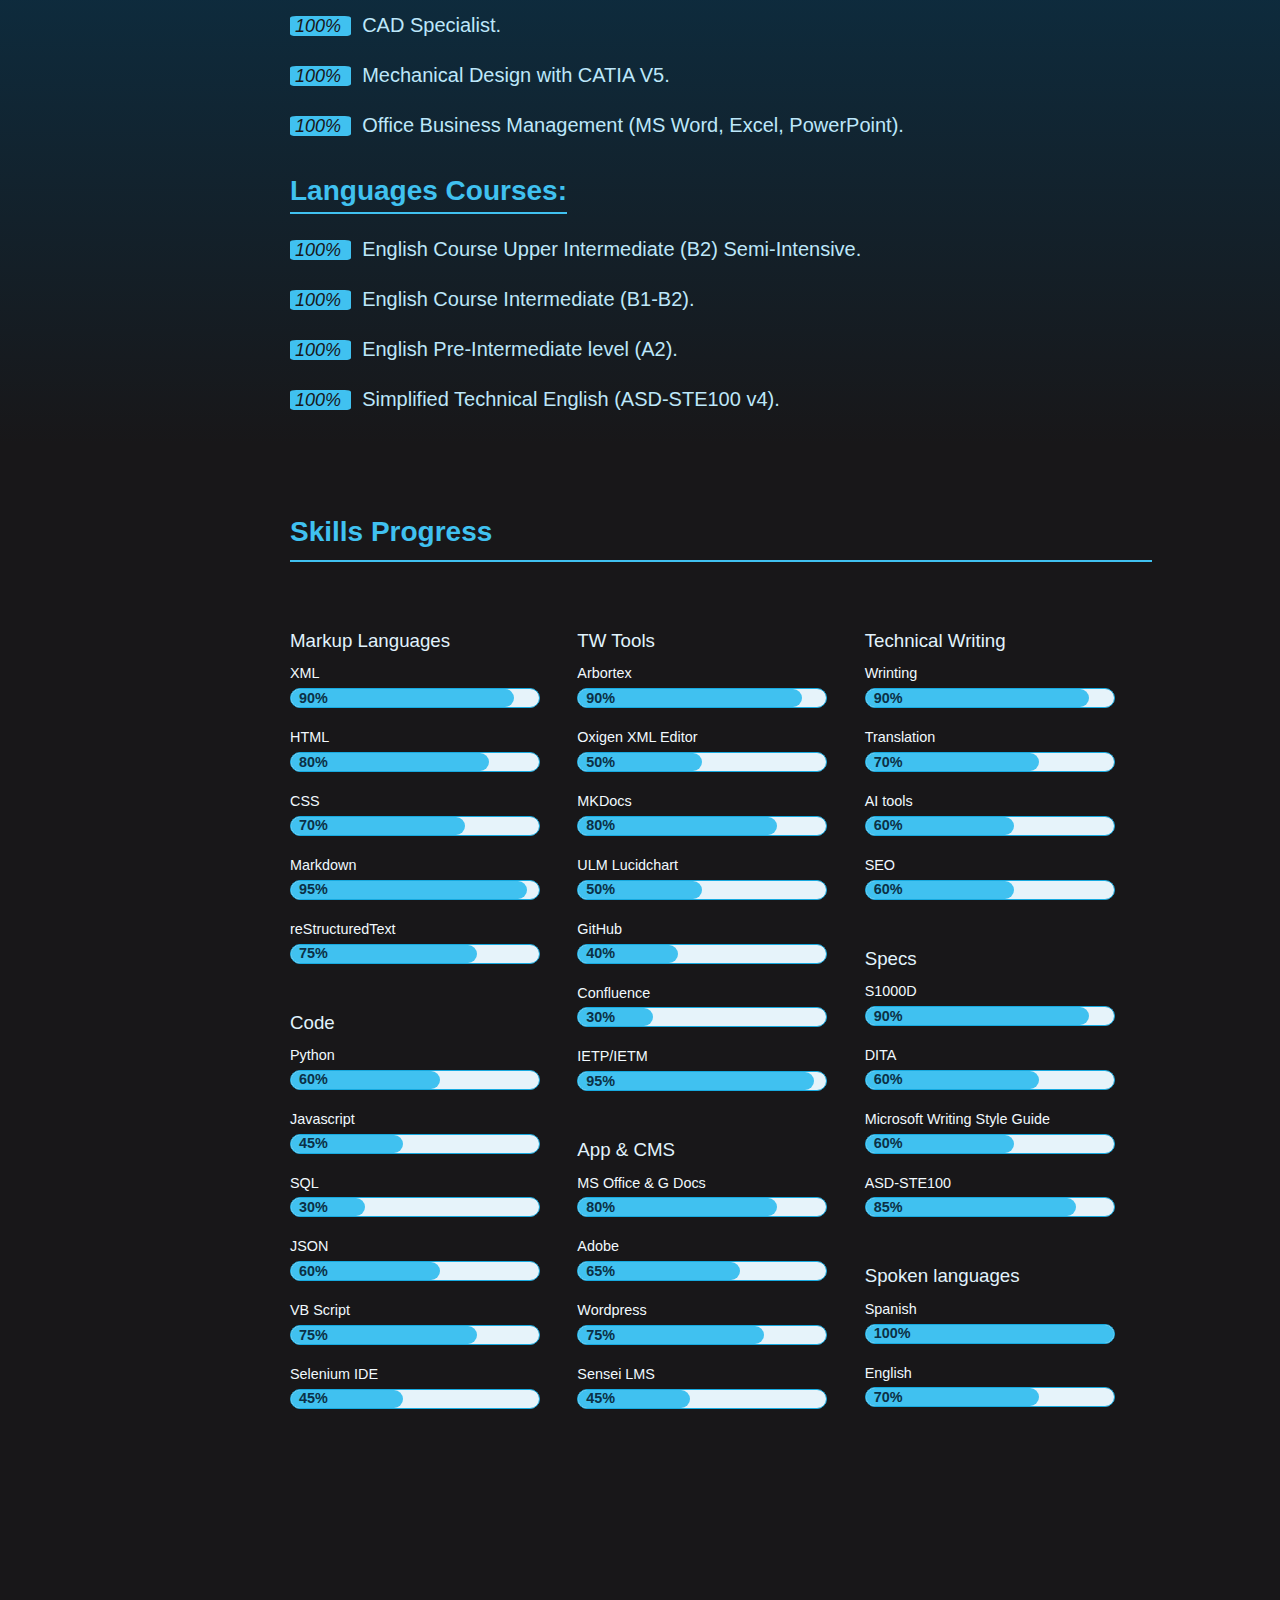
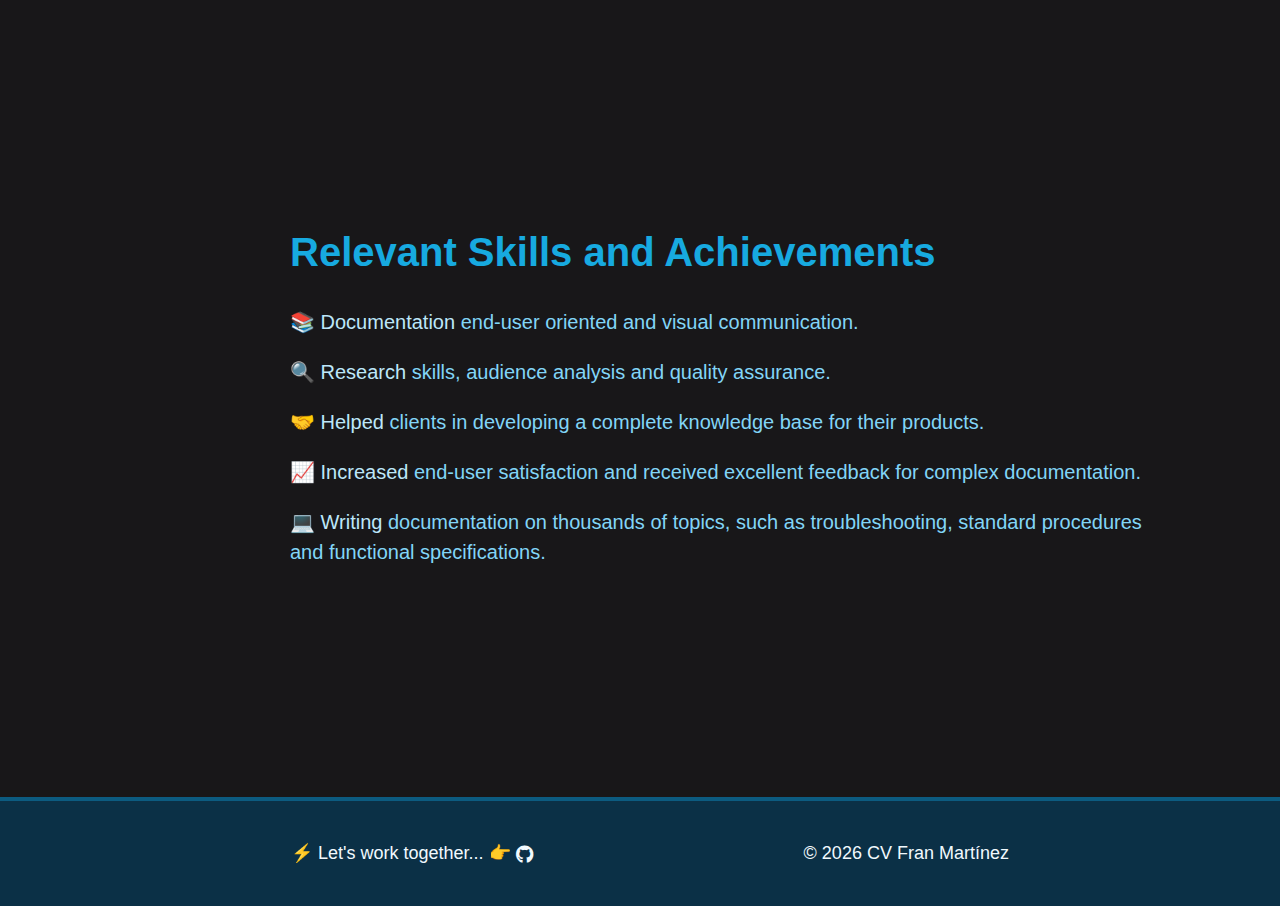
==== commit f9f14c38: "Improvements 9-11-23" ====
--- a/pages/resume.html
+++ b/pages/resume.html
@@ -105,8 +105,7 @@
       <h2>Contact</h2>
       <div class="contact-links">
         <a href="https://maps.app.goo.gl/7PTixTcT2X1mnbM48" target="_blank" class="btn contact-details"><i class="fa fa-map-marker" aria-hidden="true"></i> Seville (Spain)</a>
-        <a href="mailto:franalmarza@gmail.com" class="btn contact-details"><i class="fas fa-at"></i> franalmarza@gmail.com</a>
-<a href="tel:+35617180147"  class="btn contact-details"><i class="fa fa-mobile" aria-hidden="true"></i>+35 617180147</a>
+        <a href="mailto:proofytech@gmail.com" class="btn contact-details"><i class="fas fa-at"></i> Send a mail</a>
         <a href="https://es.linkedin.com/in/francisco-martinez-almarza" target="_blank" class="btn contact-details"><i class="fab fa-linkedin"></i> LinkedIn</a>
         <a id="profile-link" href="https://github.com/franmaral" target="_blank" class="btn contact-details"><i class="fab fa-github"></i> GitHub</a>
         <a href="https://twitter.com/franmartinez_tw" target="_blank" class="btn contact-details"><i class="fab fa-twitter"></i> Twitter</a>
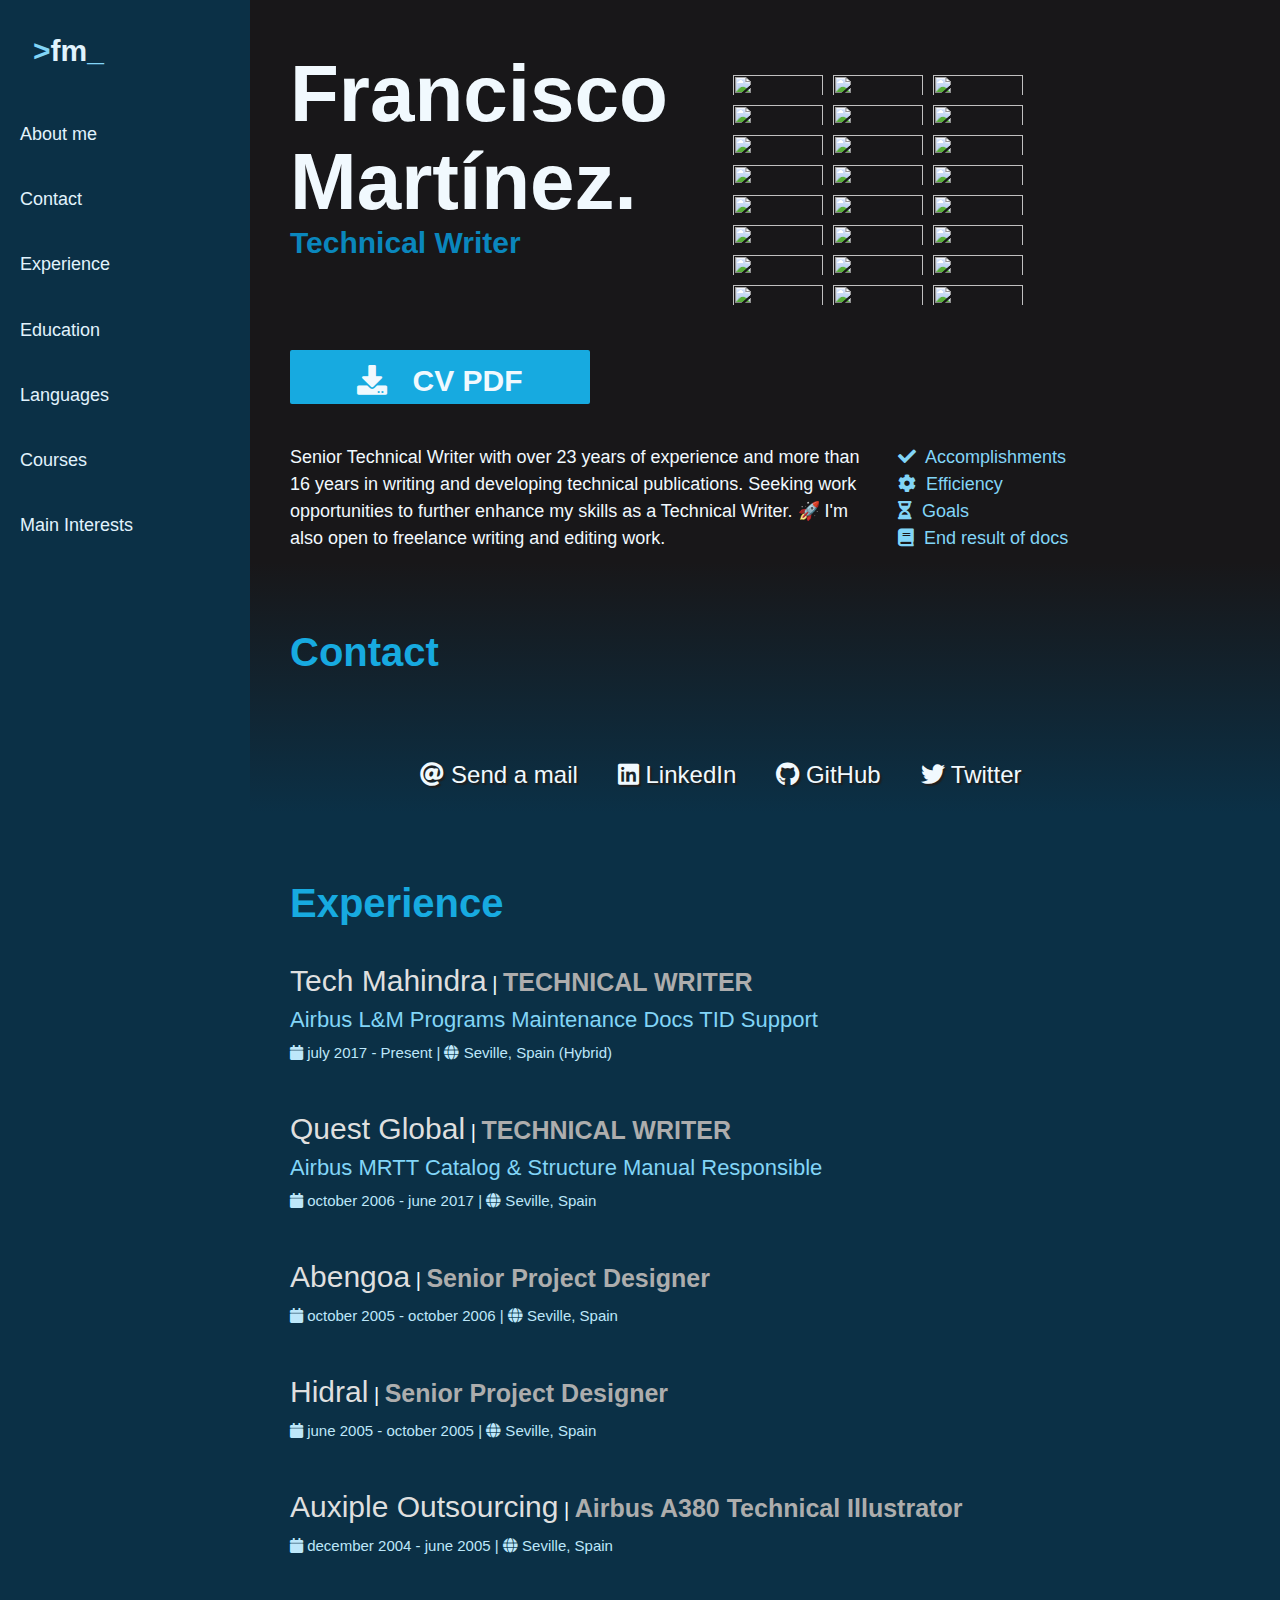
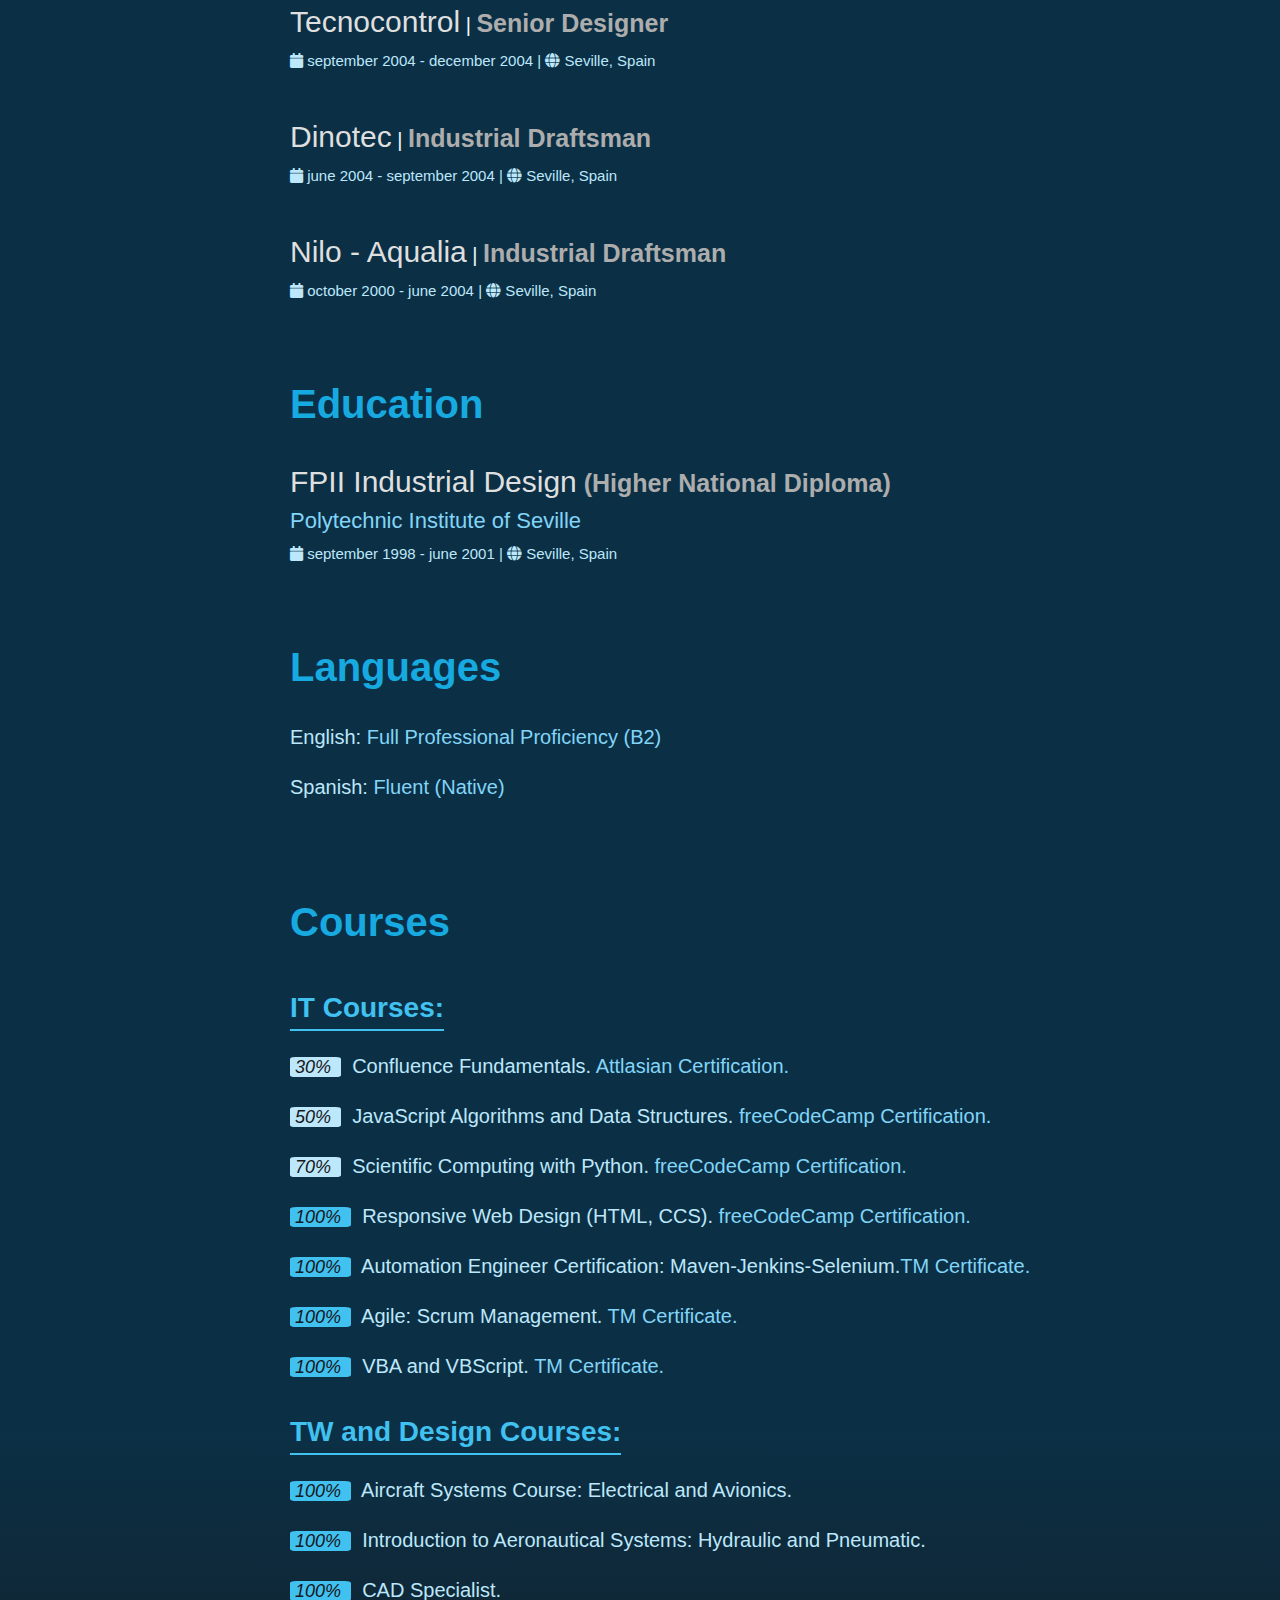
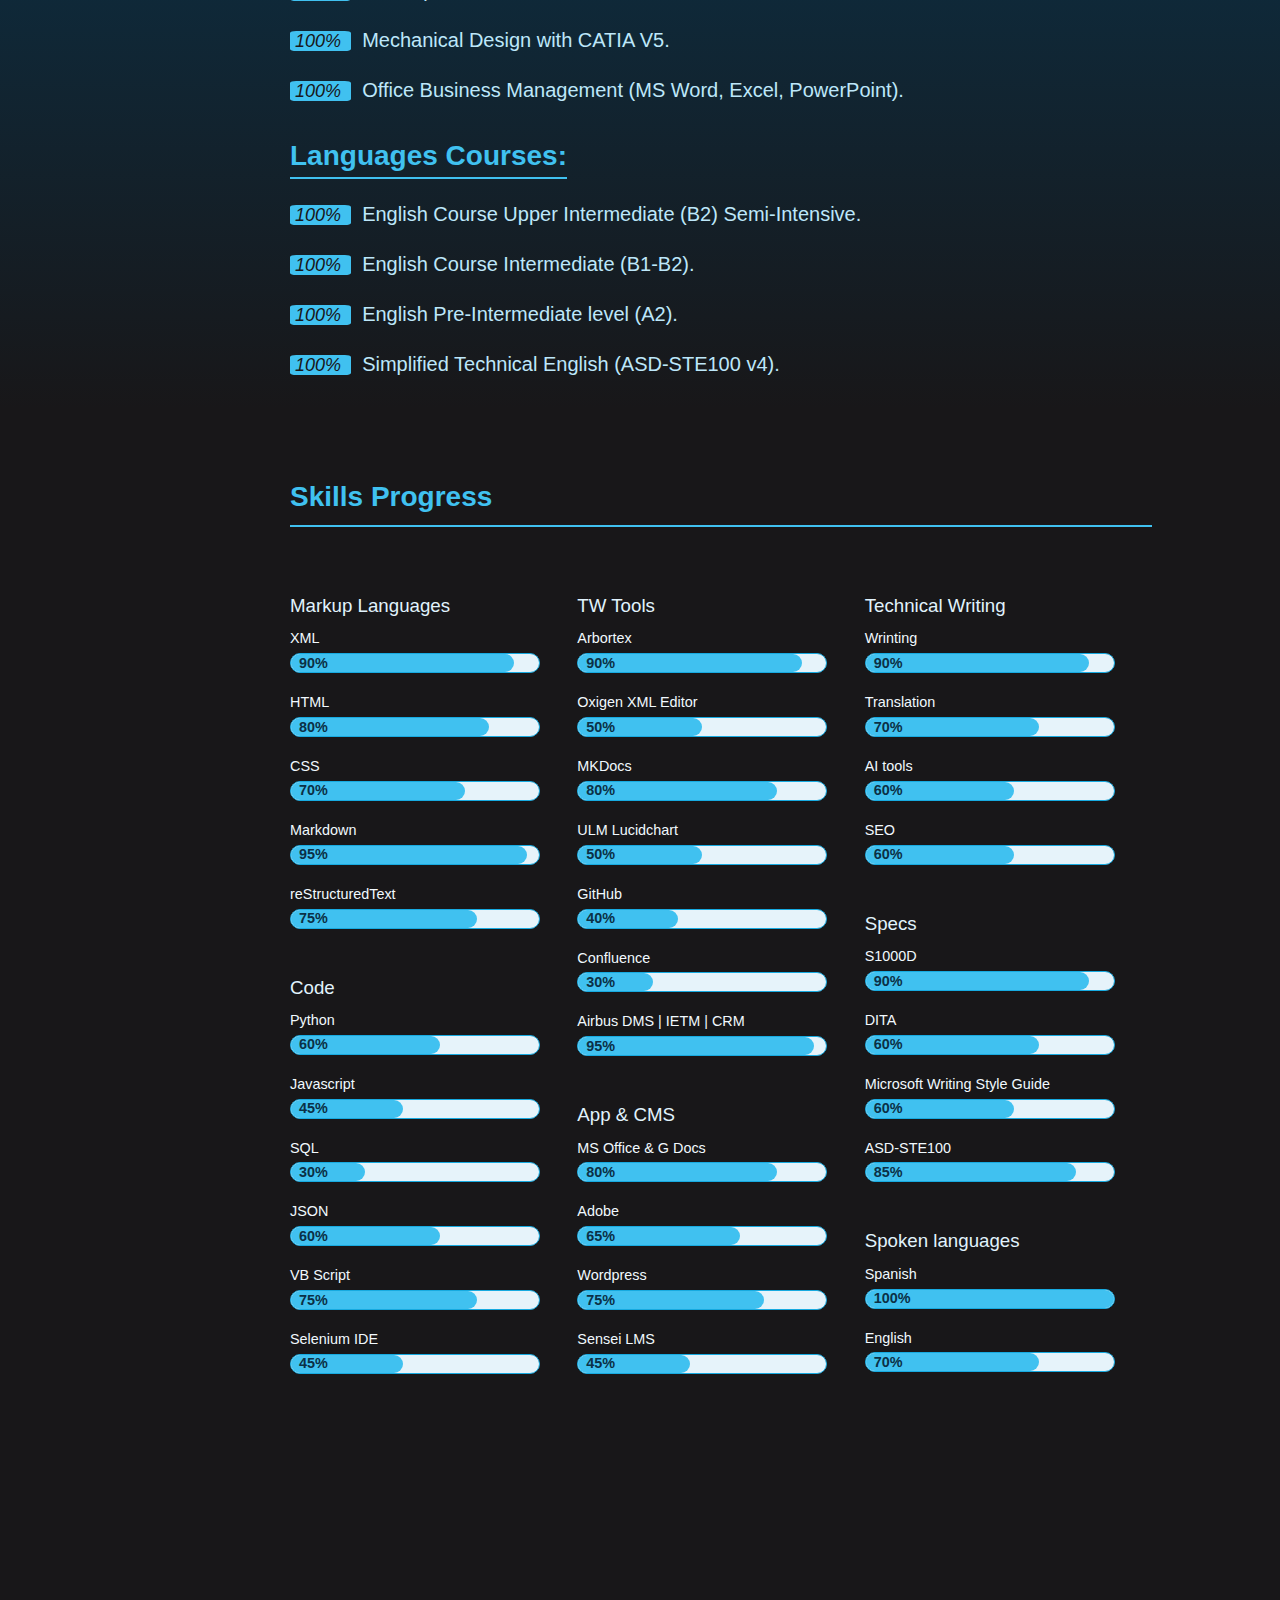
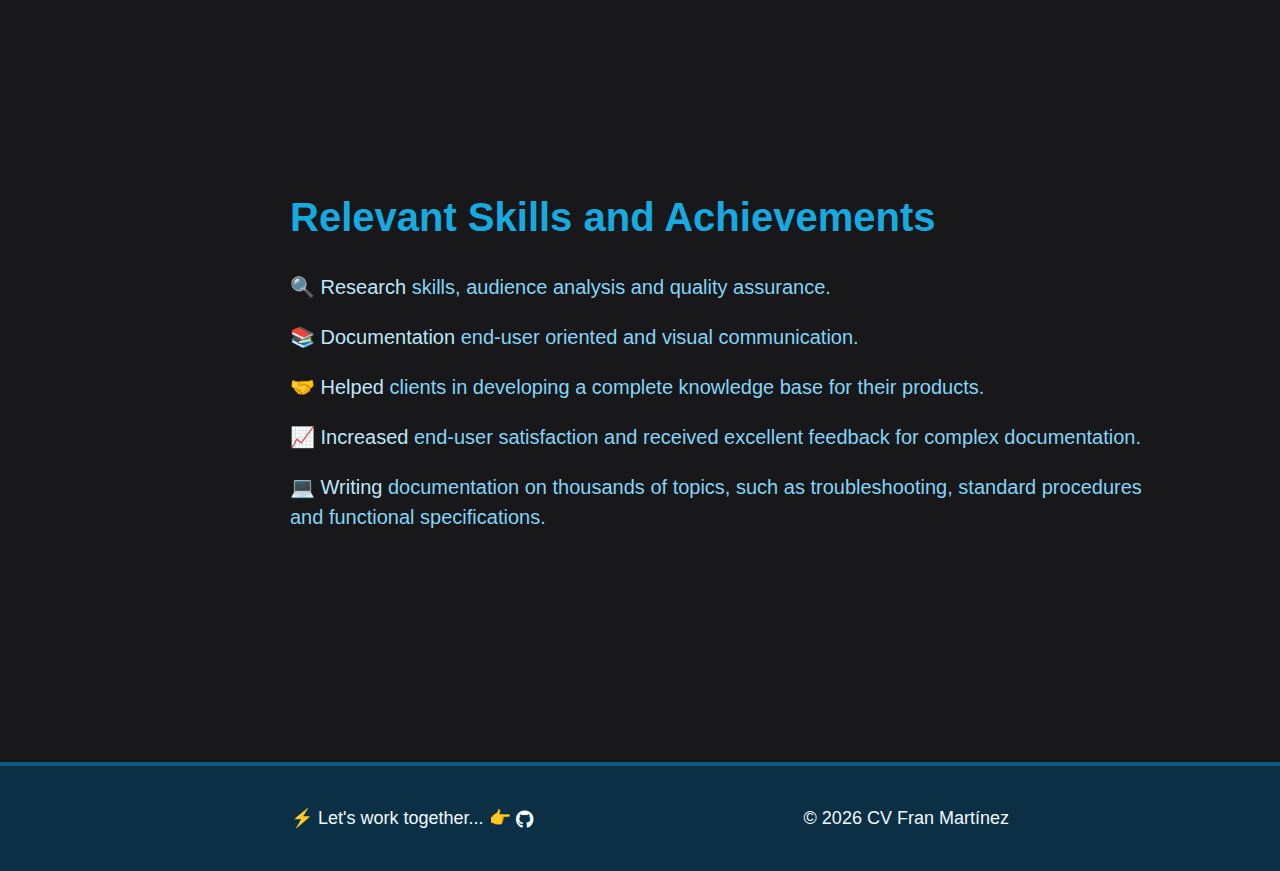
==== commit c8dc33b7: "Improvements_11_11_23" ====
--- a/pages/resume.html
+++ b/pages/resume.html
@@ -46,32 +46,28 @@
         <div class="iticons">
           <img class="p-1" src="https://img.shields.io/badge/html5-%23E34F26.svg?style=for-the-badge&logo=html5&logoColor=white" alt="">
           <img class="p-1" src="https://img.shields.io/badge/css3-%231572B6.svg?style=for-the-badge&logo=css3&logoColor=white" alt="">
+          <img class="p-1" src="https://img.shields.io/badge/markdown-%23000000.svg?style=for-the-badge&logo=markdown&logoColor=white" alt="">
           <img class="p-1" src="https://img.shields.io/badge/javascript-%23323330.svg?style=for-the-badge&logo=javascript&logoColor=%23F7DF1E" alt="">
           <img class="p-1" src="https://img.shields.io/badge/python-3670A0?style=for-the-badge&logo=python&logoColor=ffdd54" alt="">
-          <img class="p-1" src="https://img.shields.io/badge/markdown-%23000000.svg?style=for-the-badge&logo=markdown&logoColor=white" alt="">
-          <img class="p-1" src="https://img.shields.io/badge/latex-%23008080.svg?style=for-the-badge&logo=latex&logoColor=white" alt="">
-          <img class="p-1" src="https://img.shields.io/badge/Windows%20Terminal-%234D4D4D.svg?style=for-the-badge&logo=windows-terminal&logoColor=white" alt="">
+          <img class="p-1" src="https://img.shields.io/badge/mysql-%2300f.svg?style=for-the-badge&logo=mysql&logoColor=white" alt="">
+          <img class="p-1" src="https://img.shields.io/badge/github-%23121011.svg?style=for-the-badge&logo=github&logoColor=white" alt="">
+          <img class="p-1" src="https://img.shields.io/badge/confluence-%23008080.svg?style=for-the-badge&logo=confluence&logoColor=white" alt="">
+          <img class="p-1" src="https://img.shields.io/badge/ghost-000?style=for-the-badge&logo=ghost&logoColor=%23F7DF1E" alt="">
+          <img class="p-1" src="https://img.shields.io/badge/Freecodecamp-%23123.svg?&style=for-the-badge&logo=freecodecamp&logoColor=green" alt="">
+          <img class="p-1" src="https://img.shields.io/badge/Visual%20Studio%20Code-0078d7.svg?style=for-the-badge&logo=visual-studio-code&logoColor=white" alt="">
+          <img class="p-1" src="https://img.shields.io/badge/-selenium-%43B02A?style=for-the-badge&logo=selenium&logoColor=white" alt="">
+          <img class="p-1" src="https://img.shields.io/badge/Notion-%23000000.svg?style=for-the-badge&logo=notion&logoColor=white" alt="">
+          <img class="p-1" src="https://img.shields.io/badge/Trello-%23026AA7.svg?style=for-the-badge&logo=Trello&logoColor=white" alt="">
+          <img class="p-1" src="https://img.shields.io/badge/Slack-4A154B?style=for-the-badge&logo=slack&logoColor=white" alt="">
           <img class="p-1" src="https://img.shields.io/badge/chatGPT-74aa9c?style=for-the-badge&logo=openai&logoColor=white" alt="">
-          <img class="p-1" src="https://img.shields.io/badge/ghost-000?style=for-the-badge&logo=ghost&logoColor=%23F7DF1E" alt="">
+          <img class="p-1" src="https://img.shields.io/badge/Microsoft_Office-D83B01?style=for-the-badge&logo=microsoft-office&logoColor=white" alt="">
           <img class="p-1" src="https://img.shields.io/badge/Google%20Drive-4285F4?style=for-the-badge&logo=googledrive&logoColor=white" alt="">
           <img class="p-1" src="https://img.shields.io/badge/OneDrive-white?style=for-the-badge&logo=Microsoft%20OneDrive&logoColor=0078D4" alt="">
-          <img class="p-1" src="https://img.shields.io/badge/mysql-%2300f.svg?style=for-the-badge&logo=mysql&logoColor=white" alt="">
           <img class="p-1" src="https://img.shields.io/badge/adobe-%23FF0000.svg?style=for-the-badge&logo=adobe&logoColor=white" alt="">
           <img class="p-1" src="https://img.shields.io/badge/Gimp-657D8B?style=for-the-badge&logo=gimp&logoColor=FFFFFF" alt="">
           <img class="p-1" src="https://img.shields.io/badge/Inkscape-e0e0e0?style=for-the-badge&logo=inkscape&logoColor=080A13" alt="">
-          <img class="p-1" src="https://img.shields.io/badge/Freecodecamp-%23123.svg?&style=for-the-badge&logo=freecodecamp&logoColor=green" alt="">
           <img class="p-1" src="https://img.shields.io/badge/WordPress-%23117AC9.svg?style=for-the-badge&logo=WordPress&logoColor=white" alt="">
-          <img class="p-1" src="https://img.shields.io/badge/Notepad++-90E59A.svg?style=for-the-badge&logo=notepad%2b%2b&logoColor=black" alt="">
-          <img class="p-1" src="https://img.shields.io/badge/Visual%20Studio%20Code-0078d7.svg?style=for-the-badge&logo=visual-studio-code&logoColor=white" alt="">
-          <img class="p-1" src="https://img.shields.io/badge/LibreOffice-%2318A303?style=for-the-badge&logo=LibreOffice&logoColor=white" alt="">
-          <img class="p-1" src="https://img.shields.io/badge/Microsoft_Office-D83B01?style=for-the-badge&logo=microsoft-office&logoColor=white" alt="">
-          <img class="p-1" src="https://img.shields.io/badge/Linux-FCC624?style=for-the-badge&logo=linux&logoColor=black" alt="">
           <img class="p-1" src="https://img.shields.io/badge/Ubuntu-E95420?style=for-the-badge&logo=ubuntu&logoColor=white" alt="">
-          <img class="p-1" src="https://img.shields.io/badge/Notion-%23000000.svg?style=for-the-badge&logo=notion&logoColor=white" alt="">
-          <img class="p-1" src="https://img.shields.io/badge/Trello-%23026AA7.svg?style=for-the-badge&logo=Trello&logoColor=white" alt="">
-          <img class="p-1" src="https://img.shields.io/badge/Slack-4A154B?style=for-the-badge&logo=slack&logoColor=white" alt="">
-          <img class="p-1" src="https://img.shields.io/badge/-selenium-%43B02A?style=for-the-badge&logo=selenium&logoColor=white" alt="">
-          <img class="p-1" src="https://img.shields.io/badge/github-%23121011.svg?style=for-the-badge&logo=github&logoColor=white" alt="">
         </div>
       </div>
       <a href="./resumepdf/Francisco Martinez Resume.pdf" id="submit" class="button" target="_blank" download>
@@ -104,11 +100,11 @@
     <section id="contact" class="section contact">
       <h2>Contact</h2>
       <div class="contact-links">
-        <a href="https://maps.app.goo.gl/7PTixTcT2X1mnbM48" target="_blank" class="btn contact-details"><i class="fa fa-map-marker" aria-hidden="true"></i> Seville (Spain)</a>
         <a href="mailto:proofytech@gmail.com" class="btn contact-details"><i class="fas fa-at"></i> Send a mail</a>
         <a href="https://es.linkedin.com/in/francisco-martinez-almarza" target="_blank" class="btn contact-details"><i class="fab fa-linkedin"></i> LinkedIn</a>
         <a id="profile-link" href="https://github.com/franmaral" target="_blank" class="btn contact-details"><i class="fab fa-github"></i> GitHub</a>
         <a href="https://twitter.com/franmartinez_tw" target="_blank" class="btn contact-details"><i class="fab fa-twitter"></i> Twitter</a>
+                
       </div>
     </section>
 
@@ -184,9 +180,10 @@
           <h2>Courses</h2>
 
           <h3>IT Courses:</h3>
+          <p class="course"><span class="pending"> 30% </span><span class="title">&nbsp Confluence Fundamentals.</span><span class="courseinfo"> Attlasian Certification.</span></p>
+          <p class="course"><span class="pending"> 50% </span><span class="title">&nbsp JavaScript Algorithms and Data Structures.</span><span class="courseinfo"> freeCodeCamp Certification.</span></p>
+          <p class="course"><span class="pending"> 70% </span><span class="title">&nbsp Scientific Computing with Python.</span><span class="courseinfo"> freeCodeCamp Certification.</span></p>
           <p class="course"><span class="completion"> 100% </span><span class="title">&nbsp Responsive Web Design  (HTML, CCS).</span><span class="courseinfo"> freeCodeCamp Certification.</span></p>
-          <p class="course"><span class="pending"> 70% </span><span class="title">&nbsp Scientific Computing with Python.</span><span class="courseinfo"> freeCodeCamp Certification.</span></p>
-          <p class="course"><span class="pending"> 50% </span><span class="title">&nbsp JavaScript Algorithms and Data Structures.</span><span class="courseinfo"> freeCodeCamp Certification.</span></p>
           <p class="course"><span class="completion"> 100% </span><span class="title">&nbsp Automation Engineer Certification: Maven-Jenkins-Selenium.</span><span class="courseinfo">TM Certificate.</span></p>
           <p class="course"><span class="completion"> 100% </span><span class="title">&nbsp Agile: Scrum Management.</span> <span class="courseinfo">TM  Certificate. </span></p>
           <p class="course"><span class="completion"> 100% </span><span class="title">&nbsp VBA and VBScript.</span> <span class="courseinfo">TM Certificate. </span></p>
@@ -373,7 +370,7 @@
         </div>
       </div>
       <div class="progress-block">
-        <p>IETP/IETM</p>
+        <p>Airbus DMS | IETM | CRM</p>
         <div class="progress">
           <div class="progress-bar" style="width:95%;">
               <span class="progress-bar-text">95%</span>
@@ -420,7 +417,7 @@
 
       <!-- Technical Writing -->
 
-      <div class="progress-section_1">
+      <div class="progress-section_3">
         <p class="titlemargin"><span class="titleskills">Technical Writing</span></p>
         <div class="progress-block">
           <p>Wrinting</p>
@@ -457,8 +454,7 @@
 
       <!-- Spec -->
 
-    <div class="progress-section_1">
-      <p class="titlemargin"><span class="titleskills">Specs</span></p>
+       <p class="titlemargin"><span class="titleskills">Specs</span></p>
       <div class="progress-block">
         <p>S1000D</p>
         <div class="progress">
@@ -523,9 +519,9 @@
 
     <section id="main-interests" class="section main-interests">
       <h2>Relevant Skills and Achievements</h2>
+      <p class="course"><span class="title">🔍 Research</span><span class="courseinfo"> skills, audience analysis and quality assurance.</span></p>
+      <p>
       <p class="course"><span class="title">📚 Documentation</span><span class="courseinfo"> end-user oriented and visual communication.</span></p>
-      <p>
-      <p class="course"><span class="title">🔍 Research</span><span class="courseinfo"> skills, audience analysis and quality assurance.</span></p>
       <p>
       <p class="course"><span class="title">🤝 Helped</span><span class="courseinfo"> clients in developing a complete knowledge base for their products.</span></p>
       <p>
--- a/pages/css/styles.css
+++ b/pages/css/styles.css
@@ -232,7 +232,7 @@
   display: flex;
   flex-direction: row;
   justify-content: flex-start;
-  align-items: center;
+  align-items: flex-start;
   text-align: left;
   flex-wrap: nowrap;
   width: 100%;
@@ -246,7 +246,7 @@
   text-align: center;
   flex-wrap: wrap;
   width: 100%;
-  padding: 4rem 4rem;
+  padding: 2rem 6rem;
 }
 
 .p-1 {
@@ -282,7 +282,7 @@
   flex-direction: row;
   justify-content: center;
   width: 100%;
-  max-width: 980px;
+  max-width: 1280px;
   margin-top: 4rem;
   flex-wrap: wrap;
 }
@@ -460,7 +460,7 @@
   max-width: 300px;
   width: 100%;
   height: 1.8em;
-  margin: 5px 0 0 0;
+  margin: 20px 0 0 0;
   border: 0;
   border-radius: 2px;
   cursor: pointer;
@@ -616,9 +616,12 @@
     font-size: 6.5rem;
   }
 
+  header {
+    margin: 0 0 0 5px;
+  }
+
   #navbar {
-    /* visibility: hidden; */
-    height: 7%;
+    height: 6%;
     display: flex;
     flex-direction: column;
     justify-content: space-between;
@@ -847,12 +850,12 @@
 
   .iticons {
     flex-direction: row;
-    justify-content: flex-start;
+    justify-content: flex-end;
     align-items: center;
     text-align: center;
     flex-wrap: wrap;
     width: 100%;
-    padding: 2rem 4rem 0 7rem;
+    padding: 4rem 6rem 2rem 12rem;
   }
 
   .p-1 {
@@ -985,6 +988,10 @@
     color: var(--steel-blue-300);
   }
 
+  .fa-mobile, .fa-map-marker {
+    color: var(--steel-blue-50);
+  }
+
 
 /* education section */
 
@@ -1008,7 +1015,7 @@
   }
 
   #courses > h2 {
-    padding: 15px 0 5px 0;
+    padding: 10px 0 5px 0;
   }
 
   .course {
@@ -1097,7 +1104,7 @@
 
   .main-interests {
     padding-top: 5px;
-    background-image: linear-gradient(180deg, white 0%, var(--steel-blue-300) 100%);
+    background-image: linear-gradient(180deg, var(--steel-blue-200) 0%, var(--steel-blue-200) 100%);
     color: white;
   }
 
